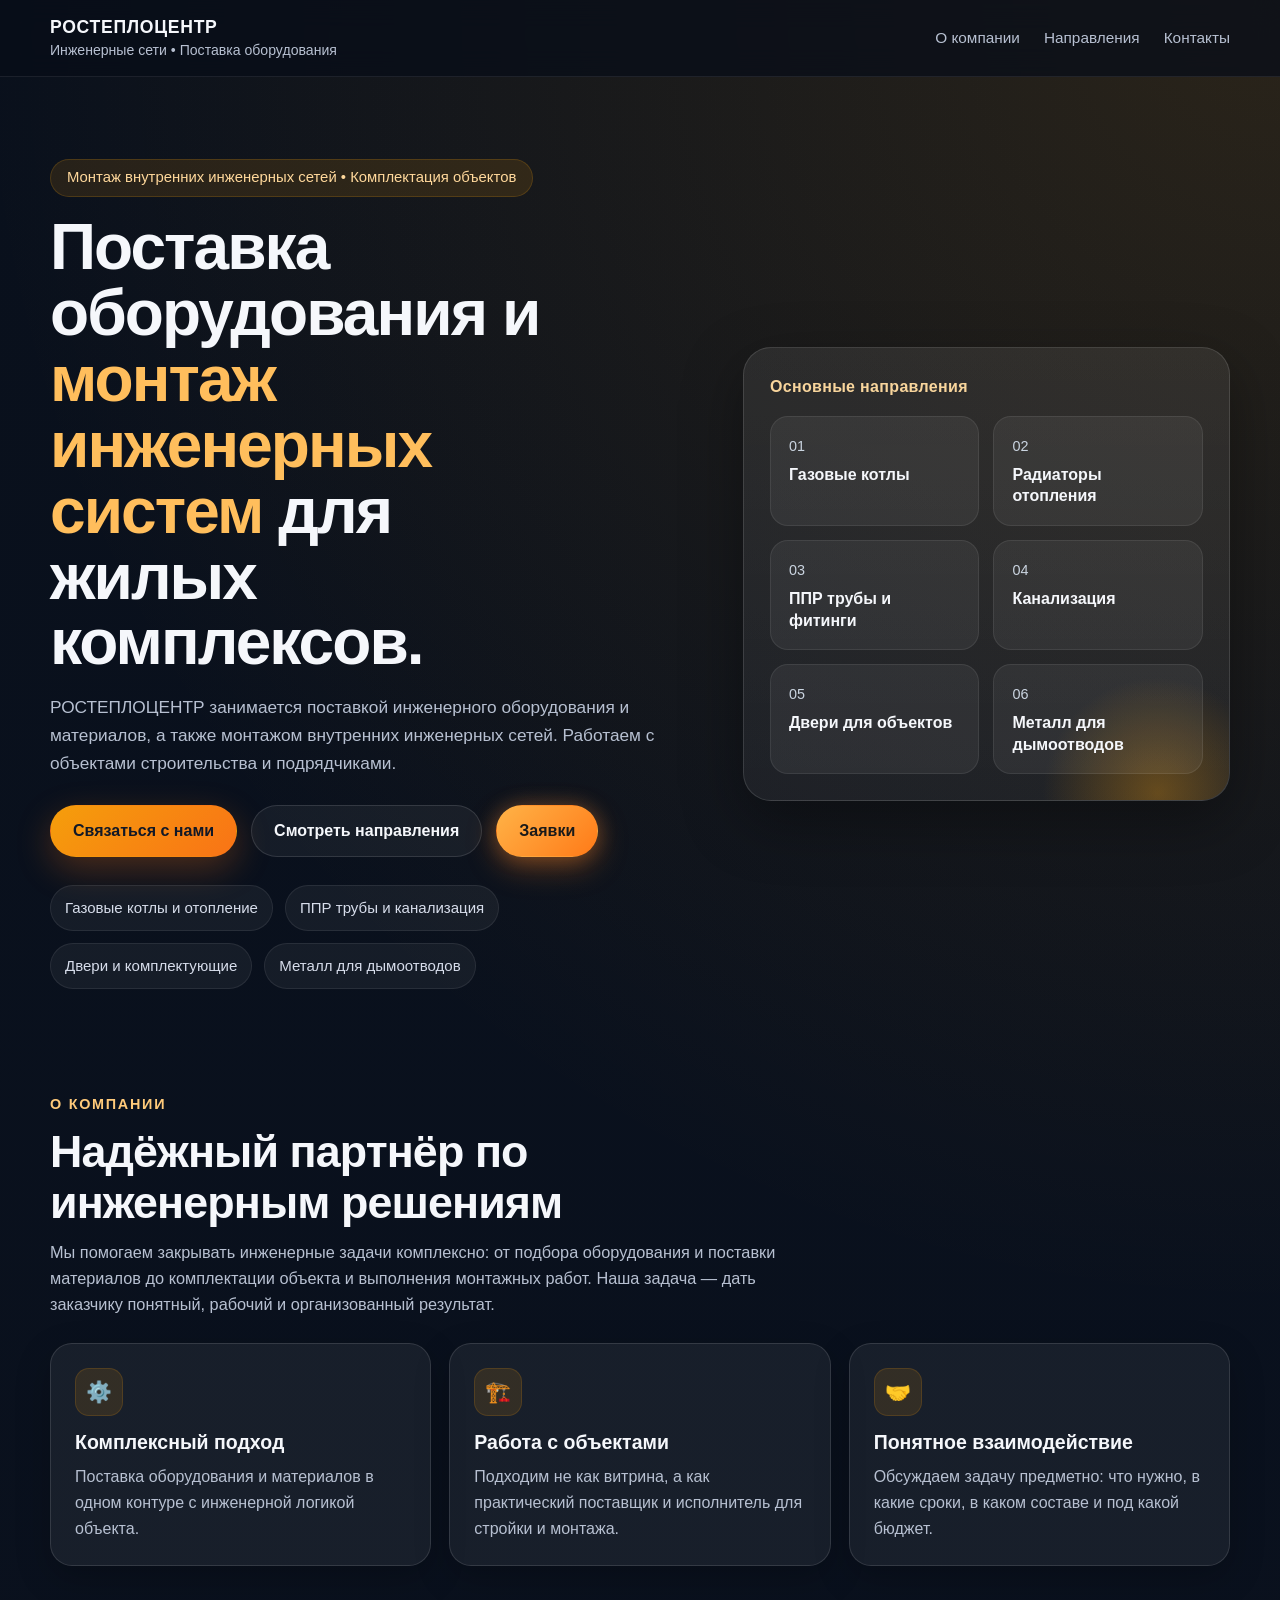
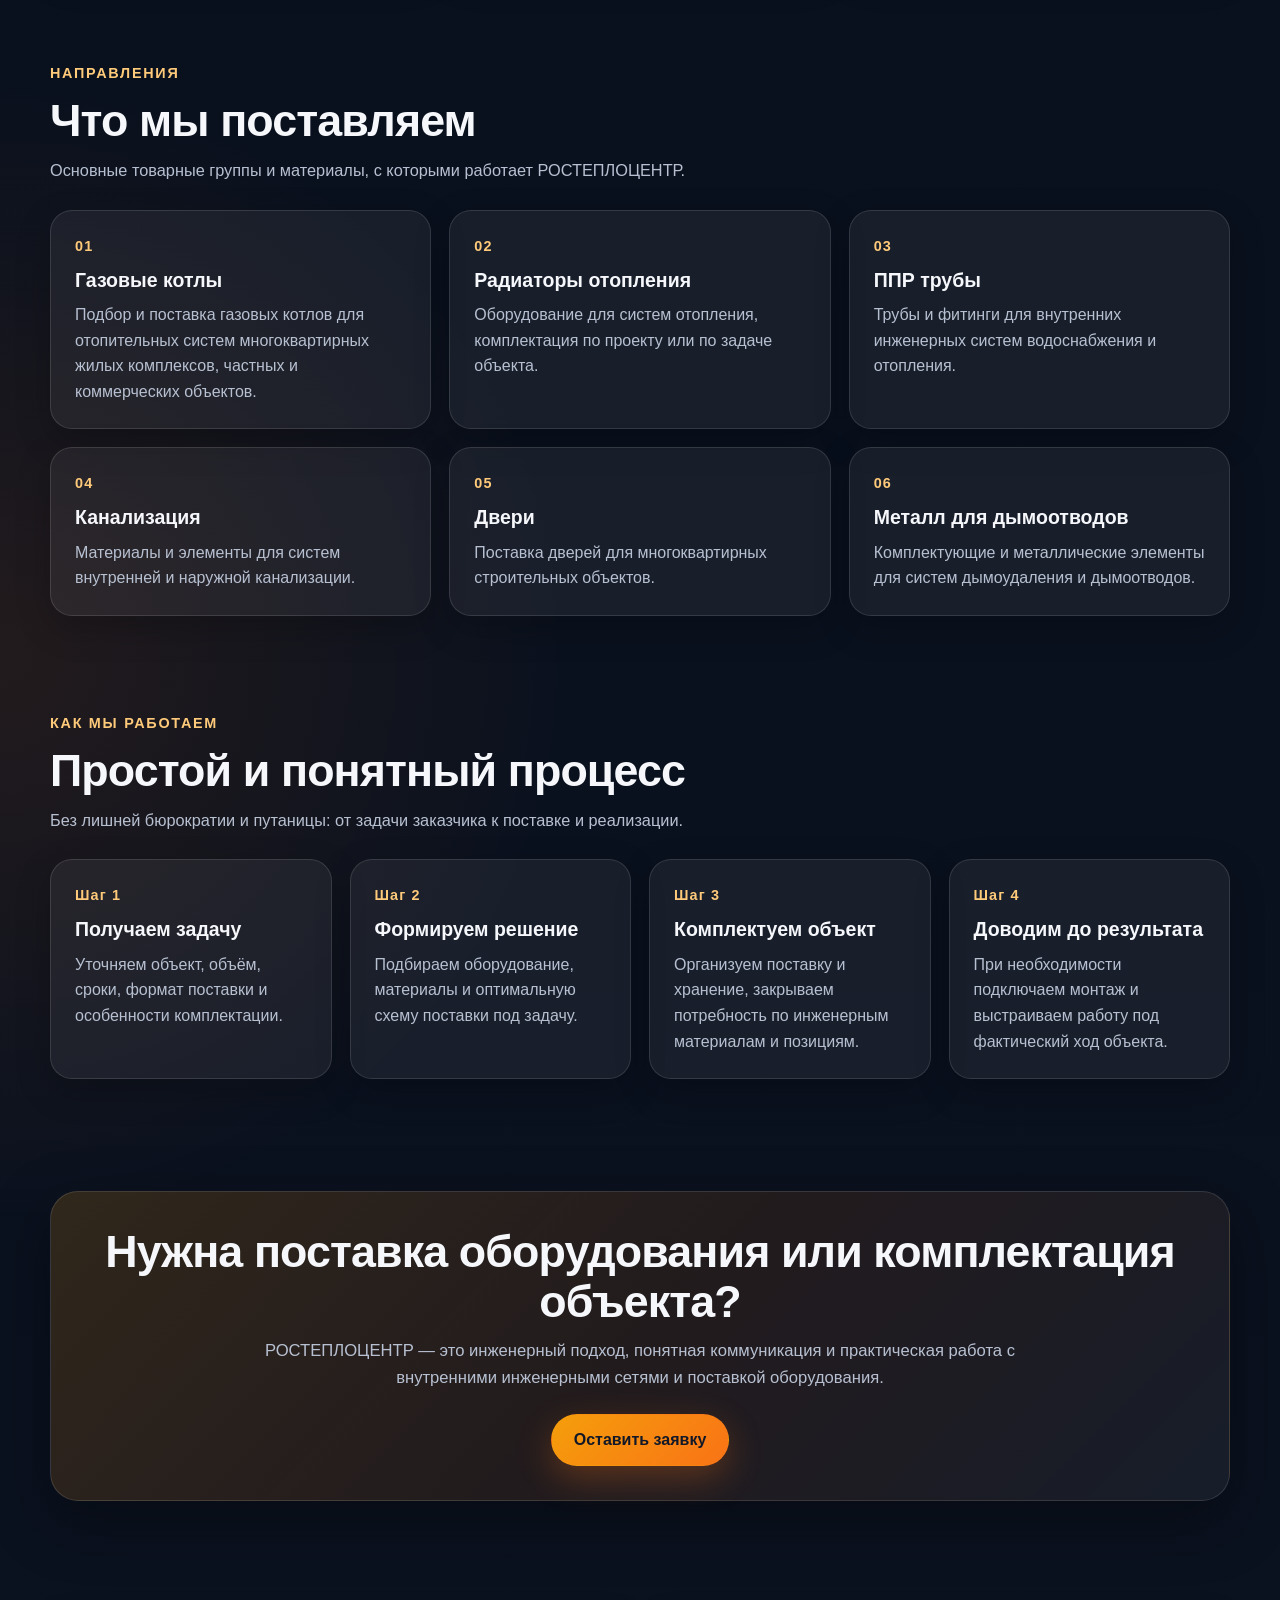
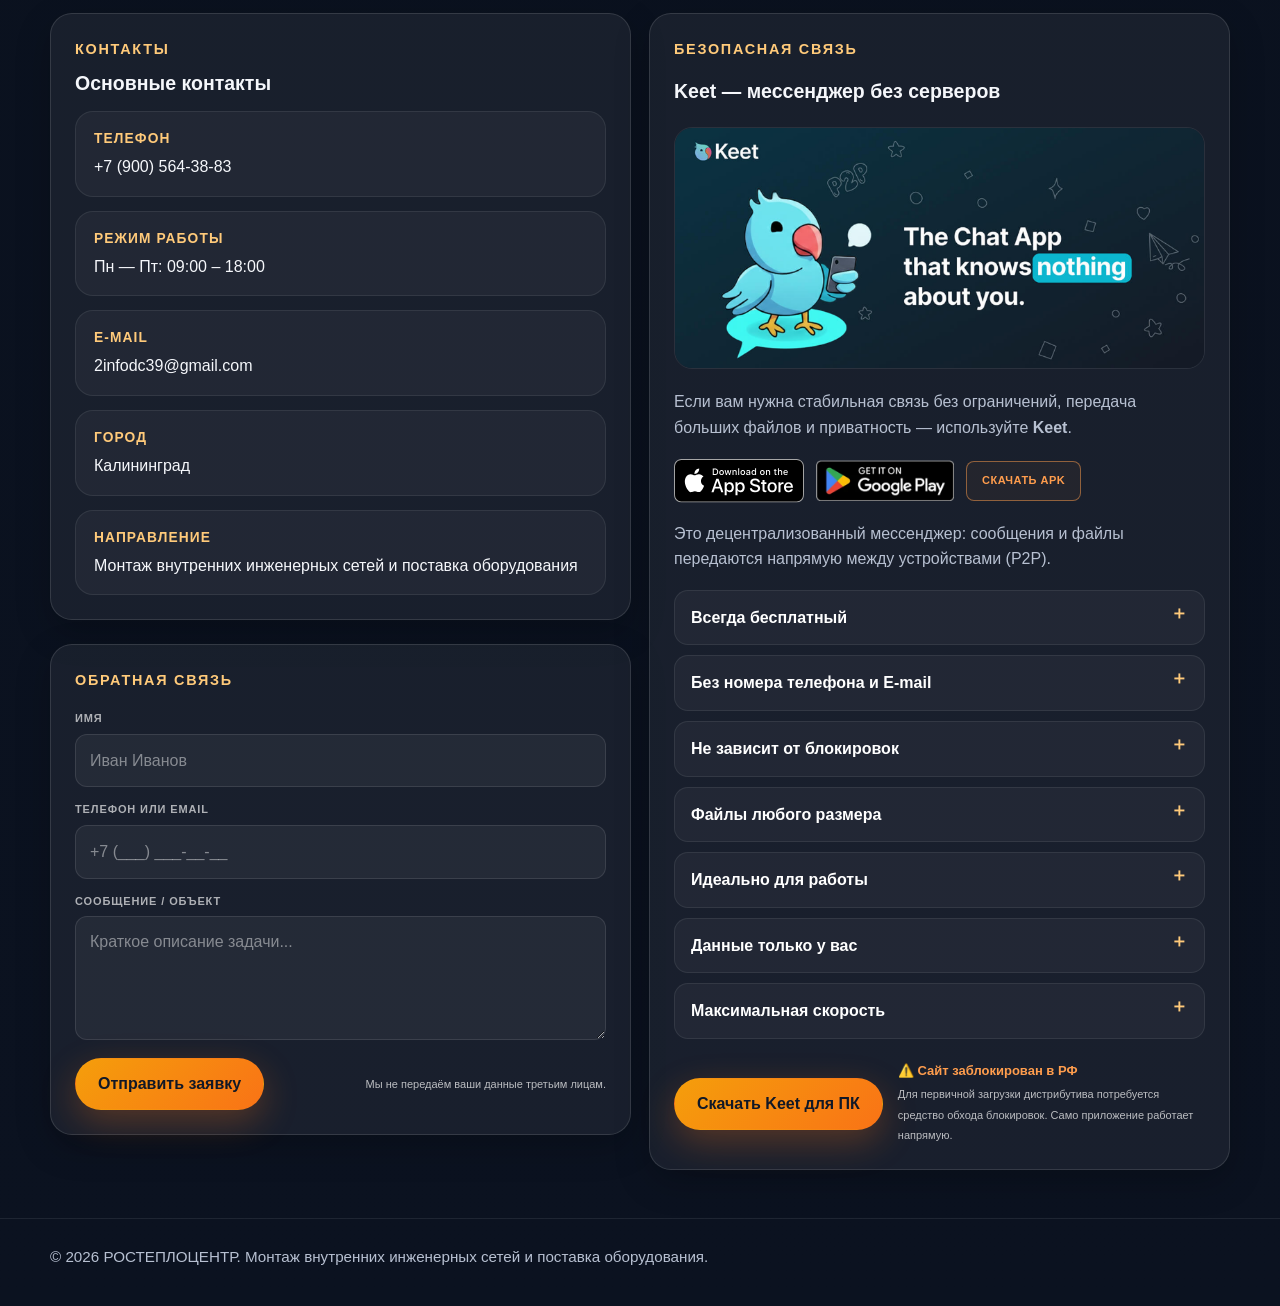
==== index.html @ 4d1c3a50 "Update General" ====
<!DOCTYPE html>
<html lang="ru">
<head>
  <meta charset="UTF-8" />
  <meta name="viewport" content="width=device-width, initial-scale=1.0" />

  <title>РОСТЕПЛОЦЕНТР — монтаж внутренних инженерных сетей и поставка оборудования</title>
  <meta name="description" content="РОСТЕПЛОЦЕНТР — монтаж внутренних инженерных сетей и поставка оборудования: газовые котлы, радиаторы отопления, ППР трубы, канализация, двери, металл для дымоотводов." />

  <link rel="icon" href="favicon.ico" sizes="any">
  <link rel="apple-touch-icon" sizes="180x180" href="apple-touch-icon.png">
  <link rel="icon" type="image/png" sizes="32x32" href="favicon-32x32.png">
  <link rel="icon" type="image/png" sizes="16x16" href="favicon-16x16.png">
  <link rel="manifest" href="site.webmanifest">

  <meta property="og:type" content="website">
  <meta property="og:title" content="РОСТЕПЛОЦЕНТР — монтаж инженерных сетей">
  <meta property="og:description" content="Газовые котлы, радиаторы отопления, ППР трубы, канализация, двери, металл для дымоотводов.">
  <meta property="og:image" content="https://rosteplocentre.github.io/apple-touch-icon.png">

  <style>
    :root {
      --bg: #0b1220;
      --bg-soft: #111a2b;
      --card: rgba(255, 255, 255, 0.06);
      --card-strong: rgba(255, 255, 255, 0.08);
      --card-border: rgba(255, 255, 255, 0.12);
      --text: #f5f7fb;
      --muted: #b7c0d1;
      --accent: #f59e0b;
      --accent-2: #f97316;
      --accent-soft: rgba(245, 158, 11, 0.12);
      --line: rgba(255, 255, 255, 0.08);
      --shadow: 0 20px 60px rgba(0, 0, 0, 0.35);
      --shadow-soft: 0 12px 35px rgba(0, 0, 0, 0.22);
      --radius: 22px;
      --radius-sm: 16px;
      --radius-xs: 12px;
      --maxw: 1180px;
      --header-height: 76px;
    }

    * {
      box-sizing: border-box;
    }

    html {
      scroll-behavior: smooth;
    }

    body {
      margin: 0;
      font-family: -apple-system, BlinkMacSystemFont, "Segoe UI", Inter, Roboto, Arial, sans-serif;
      background:
        radial-gradient(circle at top right, rgba(245, 158, 11, 0.14), transparent 28%),
        radial-gradient(circle at left center, rgba(249, 115, 22, 0.10), transparent 22%),
        linear-gradient(180deg, #09101c 0%, #0b1220 100%);
      color: var(--text);
      line-height: 1.6;
      text-rendering: optimizeLegibility;
      -webkit-font-smoothing: antialiased;
    }

    img {
      max-width: 100%;
      height: auto;
      display: block;
    }

    a {
      color: inherit;
      text-decoration: none;
    }

    button,
    input,
    textarea {
      font: inherit;
    }

    .container {
      width: min(var(--maxw), calc(100% - 32px));
      margin: 0 auto;
    }

    .site-header {
      position: sticky;
      top: 0;
      z-index: 100;
      backdrop-filter: blur(14px);
      background: rgba(8, 13, 24, 0.72);
      border-bottom: 1px solid var(--line);
    }

    .site-header__inner {
      min-height: var(--header-height);
      display: flex;
      align-items: center;
      justify-content: space-between;
      gap: 20px;
    }

    .logo {
      display: flex;
      flex-direction: column;
      gap: 4px;
      min-width: 0;
    }

    .logo__title {
      font-size: 1.1rem;
      font-weight: 800;
      letter-spacing: 0.04em;
      line-height: 1.15;
    }

    .logo__subtitle {
      font-size: 0.88rem;
      color: var(--muted);
      line-height: 1.3;
    }

    .nav {
      display: flex;
      gap: 24px;
      align-items: center;
      flex-wrap: wrap;
    }

    .nav a {
      color: var(--muted);
      font-size: 0.96rem;
      transition: color 0.2s ease;
    }

    .nav a:hover {
      color: var(--text);
    }

    .btn {
      display: inline-flex;
      align-items: center;
      justify-content: center;
      min-height: 52px;
      padding: 0 22px;
      border-radius: 999px;
      font-weight: 700;
      border: 1px solid transparent;
      cursor: pointer;
      transition: transform 0.2s ease, filter 0.2s ease, background 0.2s ease, box-shadow 0.2s ease;
      text-align: center;
      white-space: nowrap;
    }

    .btn:hover {
      transform: translateY(-1px);
    }

    .btn:active {
      transform: translateY(0);
    }

    .btn--primary {
      background: linear-gradient(135deg, var(--accent), var(--accent-2));
      color: #111827;
      box-shadow: 0 12px 35px rgba(249, 115, 22, 0.28);
    }

    .btn--primary:hover {
      filter: brightness(1.04);
    }

    .btn--ghost {
      background: rgba(255, 255, 255, 0.05);
      color: var(--text);
      border-color: rgba(255, 255, 255, 0.12);
    }

    .btn--ghost:hover {
      background: rgba(255, 255, 255, 0.08);
    }

    .btn--cta {
      background: linear-gradient(135deg, #ffb347, #ff7a18);
      color: #1a1a1a;
      box-shadow:
        0 10px 30px rgba(255, 122, 24, 0.35),
        0 0 20px rgba(255, 160, 80, 0.25);
    }

    .btn--cta:hover {
      box-shadow:
        0 14px 40px rgba(255, 122, 24, 0.5),
        0 0 30px rgba(255, 160, 80, 0.35);
    }

    .hero {
      padding: 82px 0 56px;
    }

    .hero__grid {
      display: grid;
      grid-template-columns: minmax(0, 1.15fr) minmax(320px, 0.85fr);
      gap: 34px;
      align-items: center;
    }

    .badge {
      display: inline-flex;
      align-items: center;
      gap: 10px;
      min-height: 38px;
      padding: 0 16px;
      border-radius: 999px;
      background: rgba(245, 158, 11, 0.12);
      border: 1px solid rgba(245, 158, 11, 0.18);
      color: #ffd89b;
      font-size: 0.93rem;
      margin-bottom: 18px;
    }

    h1 {
      margin: 0 0 18px;
      font-size: clamp(2.25rem, 5vw, 4.6rem);
      line-height: 1.03;
      letter-spacing: -0.03em;
      max-width: 14ch;
    }

    .hero__accent {
      color: #ffbe5c;
    }

    .lead {
      max-width: 760px;
      margin: 0 0 28px;
      color: var(--muted);
      font-size: 1.08rem;
    }

    .hero__actions {
      display: flex;
      flex-wrap: wrap;
      gap: 14px;
      margin-bottom: 28px;
    }

    .hero__facts {
      display: flex;
      flex-wrap: wrap;
      gap: 12px;
      padding: 0;
      margin: 0;
      list-style: none;
    }

    .hero__facts li {
      padding: 10px 14px;
      border-radius: 999px;
      background: rgba(255, 255, 255, 0.05);
      border: 1px solid rgba(255, 255, 255, 0.08);
      color: #d7ddeb;
      font-size: 0.94rem;
    }

    .hero-card {
      position: relative;
      padding: 26px;
      border-radius: 28px;
      background: linear-gradient(180deg, rgba(255,255,255,0.08), rgba(255,255,255,0.05));
      border: 1px solid rgba(255,255,255,0.12);
      box-shadow: var(--shadow);
      overflow: hidden;
    }

    .hero-card::before {
      content: "";
      position: absolute;
      inset: auto -10% -25% auto;
      width: 240px;
      height: 240px;
      background: radial-gradient(circle, rgba(245, 158, 11, 0.32), transparent 68%);
      pointer-events: none;
    }

    .hero-card__title {
      font-size: 1rem;
      color: #f8d59c;
      margin-bottom: 16px;
      font-weight: 700;
      letter-spacing: 0.02em;
      position: relative;
      z-index: 1;
    }

    .hero-card__grid {
      display: grid;
      grid-template-columns: 1fr 1fr;
      gap: 14px;
      position: relative;
      z-index: 1;
    }

    .mini-card {
      padding: 18px;
      border-radius: 18px;
      background: rgba(255, 255, 255, 0.06);
      border: 1px solid rgba(255, 255, 255, 0.08);
      min-height: 100%;
    }

    .mini-card span {
      display: block;
      color: #cbd5e1;
      font-size: 0.9rem;
      margin-bottom: 6px;
    }

    .mini-card strong {
      display: block;
      font-size: 1rem;
      line-height: 1.35;
    }

    section {
      padding: 48px 0;
      scroll-margin-top: 96px;
    }

    .section-head {
      max-width: 760px;
      margin-bottom: 26px;
    }

    .kicker {
      color: #ffca7a;
      font-size: 0.9rem;
      text-transform: uppercase;
      letter-spacing: 0.12em;
      margin-bottom: 10px;
      font-weight: 700;
    }

    h2 {
      margin: 0 0 12px;
      font-size: clamp(1.8rem, 3.5vw, 3rem);
      line-height: 1.12;
      letter-spacing: -0.02em;
    }

    h3 {
      line-height: 1.25;
    }

    .section-head p {
      margin: 0;
      color: var(--muted);
      font-size: 1.02rem;
    }

    .services,
    .advantages,
    .steps,
    .contacts-grid {
      display: grid;
      gap: 18px;
    }

    .services,
    .advantages {
      grid-template-columns: repeat(3, minmax(0, 1fr));
    }

    .steps {
      grid-template-columns: repeat(4, minmax(0, 1fr));
    }

    .contacts-grid {
      grid-template-columns: minmax(0, 1fr) minmax(0, 1fr);
      align-items: start;
    }

    .stack {
      display: flex;
      flex-direction: column;
      gap: 24px;
    }

    .card {
      background: var(--card);
      border: 1px solid var(--card-border);
      border-radius: var(--radius);
      padding: 24px;
      box-shadow: var(--shadow-soft);
      min-width: 0;
    }

    .service__num,
    .step__num {
      color: #ffca7a;
      font-size: 0.9rem;
      font-weight: 800;
      letter-spacing: 0.08em;
      margin-bottom: 10px;
    }

    .card h3 {
      margin: 0 0 10px;
      font-size: 1.22rem;
    }

    .card p {
      margin: 0;
      color: var(--muted);
    }

    .advantage__icon {
      width: 48px;
      height: 48px;
      border-radius: 14px;
      display: grid;
      place-items: center;
      margin-bottom: 14px;
      font-size: 1.3rem;
      background: rgba(245, 158, 11, 0.12);
      border: 1px solid rgba(245, 158, 11, 0.16);
    }

    .cta {
      padding: 64px 0;
    }

    .cta__box {
      padding: 34px;
      border-radius: 28px;
      background: linear-gradient(135deg, rgba(245, 158, 11, 0.16), rgba(249, 115, 22, 0.10), rgba(255,255,255,0.05));
      border: 1px solid rgba(255,255,255,0.12);
      box-shadow: var(--shadow);
      text-align: center;
    }

    .cta__box p {
      max-width: 760px;
      margin: 0 auto 22px;
      color: var(--muted);
      font-size: 1.04rem;
    }

    .contact-list {
      display: grid;
      gap: 14px;
      margin-top: 16px;
    }

    .contact-item {
      padding: 16px 18px;
      border-radius: 18px;
      background: rgba(255, 255, 255, 0.04);
      border: 1px solid rgba(255, 255, 255, 0.08);
    }

    .contact-item__label {
      color: #ffca7a;
      font-size: 0.86rem;
      margin-bottom: 4px;
      text-transform: uppercase;
      letter-spacing: 0.08em;
      font-weight: 700;
    }

    .contact-item__value {
      color: var(--text);
      font-size: 1rem;
      word-break: break-word;
    }

    .contact-item__value a:hover {
      color: #ffd08a;
    }

    .contact-form-card,
    .keet-card {
      display: flex;
      flex-direction: column;
      gap: 18px;
    }

    .contact-form-card .kicker,
    .keet-card .kicker,
    .contact-form-card h3,
    .keet-card h3 {
      margin: 0;
    }

    .contact-form-card form {
      display: flex;
      flex-direction: column;
      gap: 14px;
    }

    .contact-form-card label {
      display: block;
      font-size: 11px;
      text-transform: uppercase;
      letter-spacing: 0.08em;
      color: rgba(255,255,255,0.65);
      margin-bottom: 6px;
      font-weight: 700;
    }

    .contact-form-card input,
    .contact-form-card textarea {
      width: 100%;
      display: block;
      padding: 13px 14px;
      border-radius: 12px;
      border: 1px solid rgba(255,255,255,0.1);
      background: rgba(255,255,255,0.05);
      color: #fff;
      outline: none;
      transition: border-color 0.2s ease, box-shadow 0.2s ease, background 0.2s ease;
    }

    .contact-form-card input::placeholder,
    .contact-form-card textarea::placeholder {
      color: rgba(255,255,255,0.45);
    }

    .contact-form-card textarea {
      min-height: 120px;
      resize: vertical;
      line-height: 1.5;
    }

    .contact-form-card input:focus,
    .contact-form-card textarea:focus {
      border-color: rgba(255, 157, 77, 0.6);
      box-shadow: 0 0 0 2px rgba(255, 157, 77, 0.15);
      background: rgba(255,255,255,0.065);
    }

    .form-actions {
      display: flex;
      align-items: center;
      justify-content: space-between;
      gap: 14px;
      flex-wrap: wrap;
      margin-top: 4px;
    }

    .form-actions .btn {
      flex: 0 0 auto;
      width: auto;
    }

    .form-note {
      font-size: 11px;
      color: rgba(255,255,255,0.7);
      max-width: 280px;
      line-height: 1.4;
    }

    #form-thanks {
      display: none;
      text-align: center;
      padding: 30px 0;
    }

    #form-thanks h4 {
      margin: 0 0 10px;
      color: #ff9d4d;
    }

    #form-thanks p {
      margin: 0;
      font-size: 13px;
      opacity: 0.75;
    }

    .keet-card__image {
      width: 100%;
      border-radius: 18px;
      margin: 6px 0 2px;
      border: 1px solid rgba(255,255,255,0.08);
      overflow: hidden;
    }

    .keet-card p {
      color: var(--muted);
    }

    .keet-store-badges {
      display: flex;
      align-items: center;
      gap: 12px;
      flex-wrap: wrap;
    }

    .keet-store-badges a {
      display: inline-flex;
      align-items: center;
    }

    .download-apk {
      display: inline-flex;
      align-items: center;
      justify-content: center;
      height: 40px;
      padding: 0 15px;
      font-size: 11px;
      font-weight: 700;
      color: #ff9d4d;
      text-transform: uppercase;
      letter-spacing: 0.5px;
      border: 1px solid rgba(255,157,77,0.5);
      border-radius: 8px;
      background: rgba(255,157,77,0.05);
      transition: all 0.2s ease;
    }

    .download-apk:hover {
      background: rgba(255,157,77,0.1);
      border-color: rgba(255,157,77,0.72);
    }

    .keet-features {
      display: flex;
      flex-direction: column;
      gap: 10px;
    }

    .keet-features details {
      background: rgba(255,255,255,0.04);
      border: 1px solid rgba(255,255,255,0.08);
      border-radius: 14px;
      padding: 14px 16px;
      cursor: pointer;
      transition: background 0.2s ease, border-color 0.2s ease;
    }

    .keet-features details:hover {
      background: rgba(255,255,255,0.06);
    }

    .keet-features summary {
      font-weight: 600;
      color: #fff;
      list-style: none;
      position: relative;
      padding-right: 26px;
    }

    .keet-features summary::-webkit-details-marker {
      display: none;
    }

    .keet-features summary::after {
      content: "＋";
      position: absolute;
      right: 0;
      top: 0;
      color: #ffca7a;
      font-size: 1.1rem;
      line-height: 1;
    }

    .keet-features details[open] summary::after {
      content: "−";
    }

    .keet-features p {
      margin-top: 10px;
      color: var(--muted);
      font-size: 0.95rem;
    }

    .secure-contact__actions {
      margin-top: 6px;
    }

    .action-wrapper {
      display: flex;
      align-items: center;
      gap: 15px;
      flex-wrap: wrap;
    }

    .blocking-notice {
      max-width: 300px;
      line-height: 1.3;
    }

    .blocking-notice strong {
      display: block;
      margin-bottom: 3px;
      color: #ff9d4d;
      font-size: 13px;
    }

    .blocking-notice span {
      color: rgba(255,255,255,0.7);
      font-size: 11px;
    }

    .footer {
      padding: 26px 0 36px;
      border-top: 1px solid var(--line);
      color: var(--muted);
      font-size: 0.95rem;
    }

    @media (max-width: 1100px) {
      .hero__grid {
        grid-template-columns: 1fr;
      }

      .services,
      .advantages {
        grid-template-columns: repeat(2, minmax(0, 1fr));
      }

      .steps {
        grid-template-columns: repeat(2, minmax(0, 1fr));
      }

      .contacts-grid {
        grid-template-columns: 1fr;
      }
    }

    @media (max-width: 760px) {
      :root {
        --header-height: 68px;
        --radius: 18px;
      }

      .container {
        width: min(var(--maxw), calc(100% - 20px));
      }

      .site-header__inner {
        min-height: var(--header-height);
      }

      .nav {
        display: none;
      }

      .hero {
        padding: 54px 0 36px;
      }

      h1 {
        max-width: none;
        font-size: clamp(2rem, 10vw, 3rem);
      }

      .lead {
        font-size: 1rem;
      }

      .hero__actions {
        flex-direction: column;
      }

      .hero__actions .btn {
        width: 100%;
      }

      .hero-card {
        padding: 20px;
      }

      .hero-card__grid,
      .services,
      .advantages,
      .steps {
        grid-template-columns: 1fr;
      }

      section {
        padding: 38px 0;
      }

      .card,
      .cta__box {
        padding: 20px;
      }

      .badge {
        font-size: 0.86rem;
        line-height: 1.35;
        min-height: auto;
        padding: 10px 14px;
      }

      .hero__facts li {
        width: 100%;
        border-radius: 16px;
      }

      .form-actions {
        flex-direction: column;
        align-items: stretch;
      }

      .form-actions .btn {
        width: 100%;
      }

      .form-note,
      .blocking-notice {
        max-width: none;
      }

      .action-wrapper {
        flex-direction: column;
        align-items: stretch;
      }

      .action-wrapper .btn {
        width: 100%;
      }

      .keet-store-badges {
        gap: 10px;
      }
    }

    @media (max-width: 420px) {
      .logo__title {
        font-size: 1rem;
      }

      .logo__subtitle {
        font-size: 0.8rem;
      }

      .btn {
        min-height: 50px;
        padding: 0 18px;
      }

      .contact-item {
        padding: 14px 16px;
      }
    }
  </style>
</head>
<body>

  <header class="site-header">
    <div class="container site-header__inner">
      <div class="logo">
        <div class="logo__title">РОСТЕПЛОЦЕНТР</div>
        <div class="logo__subtitle">Инженерные сети • Поставка оборудования</div>
      </div>

      <nav class="nav">
        <a href="#about">О компании</a>
        <a href="#services">Направления</a>
        <a href="#contacts">Контакты</a>
      </nav>
    </div>
  </header>

  <main>
    <section class="hero">
      <div class="container hero__grid">
        <div>
          <div class="badge">Монтаж внутренних инженерных сетей • Комплектация объектов</div>

          <h1>
            Поставка оборудования и
            <span class="hero__accent">монтаж инженерных систем</span>
            для жилых комплексов.
          </h1>

          <p class="lead">
            РОСТЕПЛОЦЕНТР занимается поставкой инженерного оборудования и материалов,
            а также монтажом внутренних инженерных сетей. Работаем с объектами строительства и подрядчиками.
          </p>

          <div class="hero__actions">
            <a class="btn btn--primary" href="#contacts">Связаться с нами</a>
            <a class="btn btn--ghost" href="#services">Смотреть направления</a>
            <a class="btn btn--primary btn--cta" href="installers.html">Заявки</a>
          </div>

          <ul class="hero__facts">
            <li>Газовые котлы и отопление</li>
            <li>ППР трубы и канализация</li>
            <li>Двери и комплектующие</li>
            <li>Металл для дымоотводов</li>
          </ul>
        </div>

        <div class="hero-card">
          <div class="hero-card__title">Основные направления</div>
          <div class="hero-card__grid">
            <div class="mini-card">
              <span>01</span>
              <strong>Газовые котлы</strong>
            </div>
            <div class="mini-card">
              <span>02</span>
              <strong>Радиаторы отопления</strong>
            </div>
            <div class="mini-card">
              <span>03</span>
              <strong>ППР трубы и фитинги</strong>
            </div>
            <div class="mini-card">
              <span>04</span>
              <strong>Канализация</strong>
            </div>
            <div class="mini-card">
              <span>05</span>
              <strong>Двери для объектов</strong>
            </div>
            <div class="mini-card">
              <span>06</span>
              <strong>Металл для дымоотводов</strong>
            </div>
          </div>
        </div>
      </div>
    </section>

    <section id="about">
      <div class="container">
        <div class="section-head">
          <div class="kicker">О компании</div>
          <h2>Надёжный партнёр по инженерным решениям</h2>
          <p>
            Мы помогаем закрывать инженерные задачи комплексно: от подбора оборудования
            и поставки материалов до комплектации объекта и выполнения монтажных работ.
            Наша задача — дать заказчику понятный, рабочий и организованный результат.
          </p>
        </div>

        <div class="advantages">
          <div class="card">
            <div class="advantage__icon">⚙️</div>
            <h3>Комплексный подход</h3>
            <p>
              Поставка оборудования и материалов в одном контуре с инженерной логикой объекта.
            </p>
          </div>

          <div class="card">
            <div class="advantage__icon">🏗️</div>
            <h3>Работа с объектами</h3>
            <p>
              Подходим не как витрина, а как практический поставщик и исполнитель для стройки и монтажа.
            </p>
          </div>

          <div class="card">
            <div class="advantage__icon">🤝</div>
            <h3>Понятное взаимодействие</h3>
            <p>
              Обсуждаем задачу предметно: что нужно, в какие сроки, в каком составе и под какой бюджет.
            </p>
          </div>
        </div>
      </div>
    </section>

    <section id="services">
      <div class="container">
        <div class="section-head">
          <div class="kicker">Направления</div>
          <h2>Что мы поставляем</h2>
          <p>
            Основные товарные группы и материалы, с которыми работает РОСТЕПЛОЦЕНТР.
          </p>
        </div>

        <div class="services">
          <div class="card">
            <div class="service__num">01</div>
            <h3>Газовые котлы</h3>
            <p>
              Подбор и поставка газовых котлов для отопительных систем многоквартирных жилых комплексов, частных и коммерческих объектов.
            </p>
          </div>

          <div class="card">
            <div class="service__num">02</div>
            <h3>Радиаторы отопления</h3>
            <p>
              Оборудование для систем отопления, комплектация по проекту или по задаче объекта.
            </p>
          </div>

          <div class="card">
            <div class="service__num">03</div>
            <h3>ППР трубы</h3>
            <p>
              Трубы и фитинги для внутренних инженерных систем водоснабжения и отопления.
            </p>
          </div>

          <div class="card">
            <div class="service__num">04</div>
            <h3>Канализация</h3>
            <p>
              Материалы и элементы для систем внутренней и наружной канализации.
            </p>
          </div>

          <div class="card">
            <div class="service__num">05</div>
            <h3>Двери</h3>
            <p>
              Поставка дверей для многоквартирных строительных объектов.
            </p>
          </div>

          <div class="card">
            <div class="service__num">06</div>
            <h3>Металл для дымоотводов</h3>
            <p>
              Комплектующие и металлические элементы для систем дымоудаления и дымоотводов.
            </p>
          </div>
        </div>
      </div>
    </section>

    <section>
      <div class="container">
        <div class="section-head">
          <div class="kicker">Как мы работаем</div>
          <h2>Простой и понятный процесс</h2>
          <p>
            Без лишней бюрократии и путаницы: от задачи заказчика к поставке и реализации.
          </p>
        </div>

        <div class="steps">
          <div class="card">
            <div class="step__num">Шаг 1</div>
            <h3>Получаем задачу</h3>
            <p>Уточняем объект, объём, сроки, формат поставки и особенности комплектации.</p>
          </div>

          <div class="card">
            <div class="step__num">Шаг 2</div>
            <h3>Формируем решение</h3>
            <p>Подбираем оборудование, материалы и оптимальную схему поставки под задачу.</p>
          </div>

          <div class="card">
            <div class="step__num">Шаг 3</div>
            <h3>Комплектуем объект</h3>
            <p>Организуем поставку и хранение, закрываем потребность по инженерным материалам и позициям.</p>
          </div>

          <div class="card">
            <div class="step__num">Шаг 4</div>
            <h3>Доводим до результата</h3>
            <p>При необходимости подключаем монтаж и выстраиваем работу под фактический ход объекта.</p>
          </div>
        </div>
      </div>
    </section>

    <section class="cta">
      <div class="container">
        <div class="cta__box">
          <h2>Нужна поставка оборудования или комплектация объекта?</h2>
          <p>
            РОСТЕПЛОЦЕНТР — это инженерный подход, понятная коммуникация и практическая работа
            с внутренними инженерными сетями и поставкой оборудования.
          </p>
          <a class="btn btn--primary" href="#contact-form">Оставить заявку</a>
        </div>
      </div>
    </section>

    <section id="contacts">
      <div class="container">
        <div class="contacts-grid">
          <div class="stack">
            <div class="card">
              <div class="kicker">Контакты</div>
              <h3>Основные контакты</h3>

              <div class="contact-list">
                <div class="contact-item">
                  <div class="contact-item__label">Телефон</div>
                  <div class="contact-item__value">
                    <a href="tel:+79005643883">+7 (900) 564-38-83</a>
                  </div>
                </div>

                <div class="contact-item">
                  <div class="contact-item__label">Режим работы</div>
                  <div class="contact-item__value">Пн — Пт: 09:00 – 18:00</div>
                </div>

                <div class="contact-item">
                  <div class="contact-item__label">E-mail</div>
                  <div class="contact-item__value">
                    <a href="mailto:2infodc39@gmail.com">2infodc39@gmail.com</a>
                  </div>
                </div>

                <div class="contact-item">
                  <div class="contact-item__label">Город</div>
                  <div class="contact-item__value">Калининград</div>
                </div>

                <div class="contact-item">
                  <div class="contact-item__label">Направление</div>
                  <div class="contact-item__value">
                    Монтаж внутренних инженерных сетей и поставка оборудования
                  </div>
                </div>
              </div>
            </div>

            <div class="card contact-form-card">
              <div class="kicker">Обратная связь</div>

              <form id="contact-form" action="https://formspree.io/f/mlgodned" method="POST">
                <div>
                  <label for="name">Имя</label>
                  <input id="name" type="text" name="name" placeholder="Иван Иванов" required>
                </div>

                <div>
                  <label for="contact">Телефон или Email</label>
                  <input id="contact" type="text" name="contact" placeholder="+7 (___) ___-__-__" required>
                </div>

                <div>
                  <label for="message">Сообщение / Объект</label>
                  <textarea id="message" name="message" rows="4" placeholder="Краткое описание задачи..." required></textarea>
                </div>

                <div class="form-actions">
                  <button type="submit" class="btn btn--primary">
                    Отправить заявку
                  </button>

                  <div class="form-note">
                    Мы не передаём ваши данные третьим лицам.
                  </div>
                </div>
              </form>

              <div id="form-thanks">
                <div style="font-size: 40px; margin-bottom: 10px;">✉️</div>
                <h4>Заявка принята!</h4>
                <p>Мы свяжемся с вами в ближайшее время для уточнения деталей.</p>
              </div>
            </div>
          </div>

          <div class="card keet-card">
            <div class="kicker">Безопасная связь</div>
            <h3>Keet — мессенджер без серверов</h3>

            <a href="https://keet.io/" target="_blank" rel="noopener">
              <img src="images/keet-banner.png" alt="Keet Messenger" class="keet-card__image" />
            </a>

            <p>
              Если вам нужна стабильная связь без ограничений, передача больших файлов и приватность —
              используйте <strong>Keet</strong>.
            </p>

            <div class="keet-store-badges">
              <a href="https://apps.apple.com/us/app/keet-by-holepunch/id6443880549" target="_blank" rel="noopener">
                <img src="/images/download_appstore.svg" width="130" height="40" alt="Download on App Store">
              </a>

              <a href="https://play.google.com/store/apps/details?id=io.keet.app" target="_blank" rel="noopener">
                <img src="/images/download_play.webp" width="138" height="40" alt="Get it on Google Play">
              </a>

              <a href="https://github.com/holepunchto/keet-mobile-releases/releases" target="_blank" rel="noopener" class="download-apk">
                Скачать APK
              </a>
            </div>

            <p>
              Это децентрализованный мессенджер: сообщения и файлы передаются напрямую между устройствами (P2P).
            </p>

            <div class="keet-features">
              <details>
                <summary>Всегда бесплатный</summary>
                <p>Keet — это open-source проект на базе Holepunch. Нет серверов и нет затрат на инфраструктуру. Поэтому здесь отсутствует реклама или платные лимиты.</p>
              </details>

              <details>
                <summary>Без номера телефона и E-mail</summary>
                <p>Регистрация происходит через создание уникального криптографического ключа. Не нужен ни телефон, ни email, это полностью защищает от спама и утечек личных данных.</p>
              </details>

              <details>
                <summary>Не зависит от блокировок</summary>
                <p>В Keet нет центральных серверов — устройства соединяются напрямую (P2P). Даже если глобальные сервисы станут недоступны, прямое соединение между пользователями остаётся активным.</p>
              </details>

              <details>
                <summary>Файлы любого размера</summary>
                <p>В отличие от Telegram и WhatsApp, здесь нет ограничений на объем. Можно отправить архив на 5 ГБ и более без сжатия напрямую с вашего устройства.</p>
              </details>

              <details>
                <summary>Идеально для работы</summary>
                <p>Чертежи, 4K-видео, массивные архивы, всё передаётся без искажений. Поддержка Keet стриминга позволяет смотреть видео сразу.</p>
              </details>

              <details>
                <summary>Данные только у вас</summary>
                <p>Ваши сообщения и файлы не хранятся в «облаке». Они существуют только на ваших устройствах. Нет посредников.</p>
              </details>

              <details>
                <summary>Максимальная скорость</summary>
                <p>Отсутствие промежуточных серверов убирает лишние задержки. Скорость передачи ограничена только возможностями вашего канала.</p>
              </details>
            </div>

            <div class="secure-contact__actions">
              <div class="action-wrapper">
                <a href="https://keet.io/download/" target="_blank" rel="noopener" class="btn btn--primary">
                  Скачать Keet для ПК
                </a>

                <div class="blocking-notice">
                  <strong>⚠️ Сайт заблокирован в РФ</strong>
                  <span>Для первичной загрузки дистрибутива потребуется средство обхода блокировок. Само приложение работает напрямую.</span>
                </div>
              </div>
            </div>
          </div>
        </div>
      </div>
    </section>
  </main>

  <footer class="footer">
    <div class="container">
      © 2026 РОСТЕПЛОЦЕНТР. Монтаж внутренних инженерных сетей и поставка оборудования.
    </div>
  </footer>

  <script>
    const contactForm = document.getElementById('contact-form');
    const formThanks = document.getElementById('form-thanks');

    if (contactForm && formThanks) {
      contactForm.addEventListener('submit', async function (e) {
        e.preventDefault();

        const submitButton = contactForm.querySelector('button[type="submit"]');
        const originalButtonText = submitButton ? submitButton.textContent : '';

        if (submitButton) {
          submitButton.disabled = true;
          submitButton.textContent = 'Отправка...';
        }

        const formData = new FormData(contactForm);

        try {
          const response = await fetch(contactForm.action, {
            method: 'POST',
            body: formData,
            headers: {
              'Accept': 'application/json'
            }
          });

          if (response.ok) {
            contactForm.style.display = 'none';
            formThanks.style.display = 'block';
            contactForm.reset();
          } else {
            alert('Не удалось отправить заявку. Попробуйте ещё раз.');
            if (submitButton) {
              submitButton.disabled = false;
              submitButton.textContent = originalButtonText;
            }
          }
        } catch (error) {
          alert('Ошибка соединения. Попробуйте ещё раз.');
          if (submitButton) {
            submitButton.disabled = false;
            submitButton.textContent = originalButtonText;
          }
        }
      });
    }
  </script>
</body>
</html>
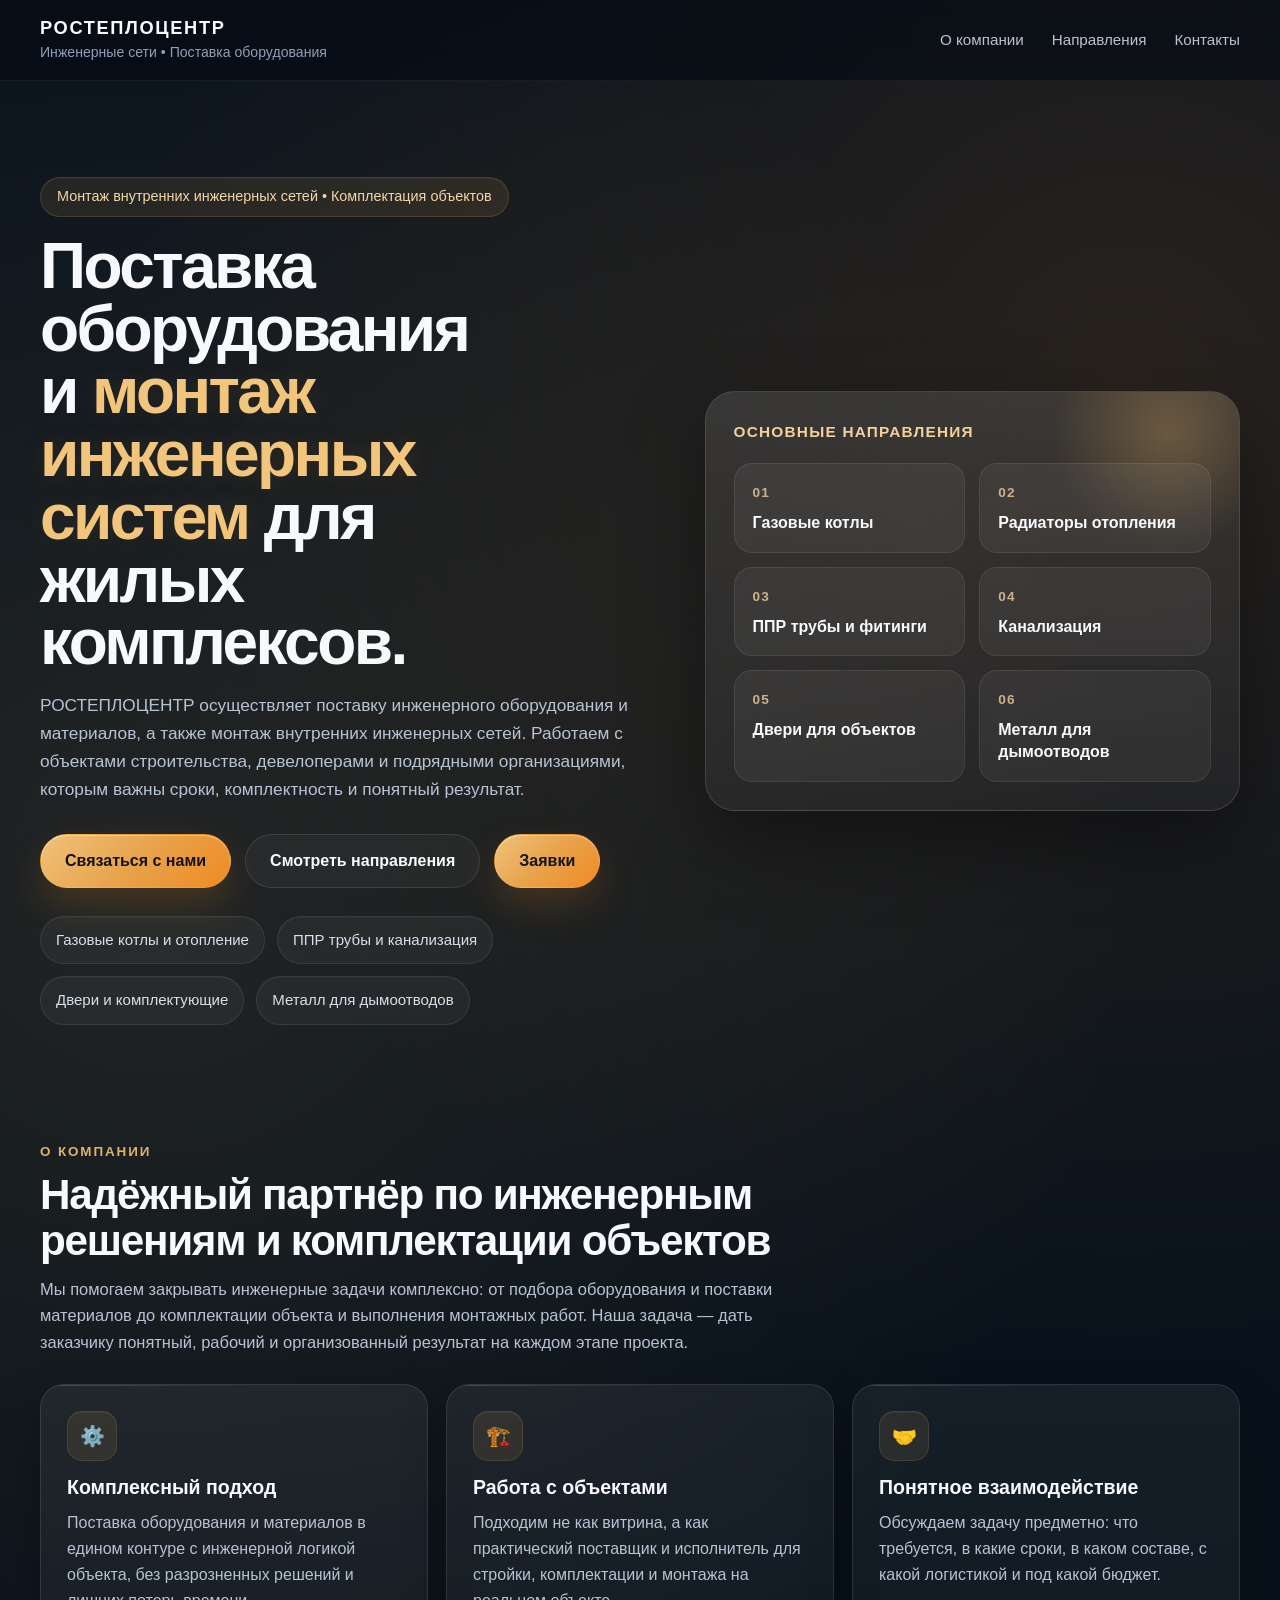
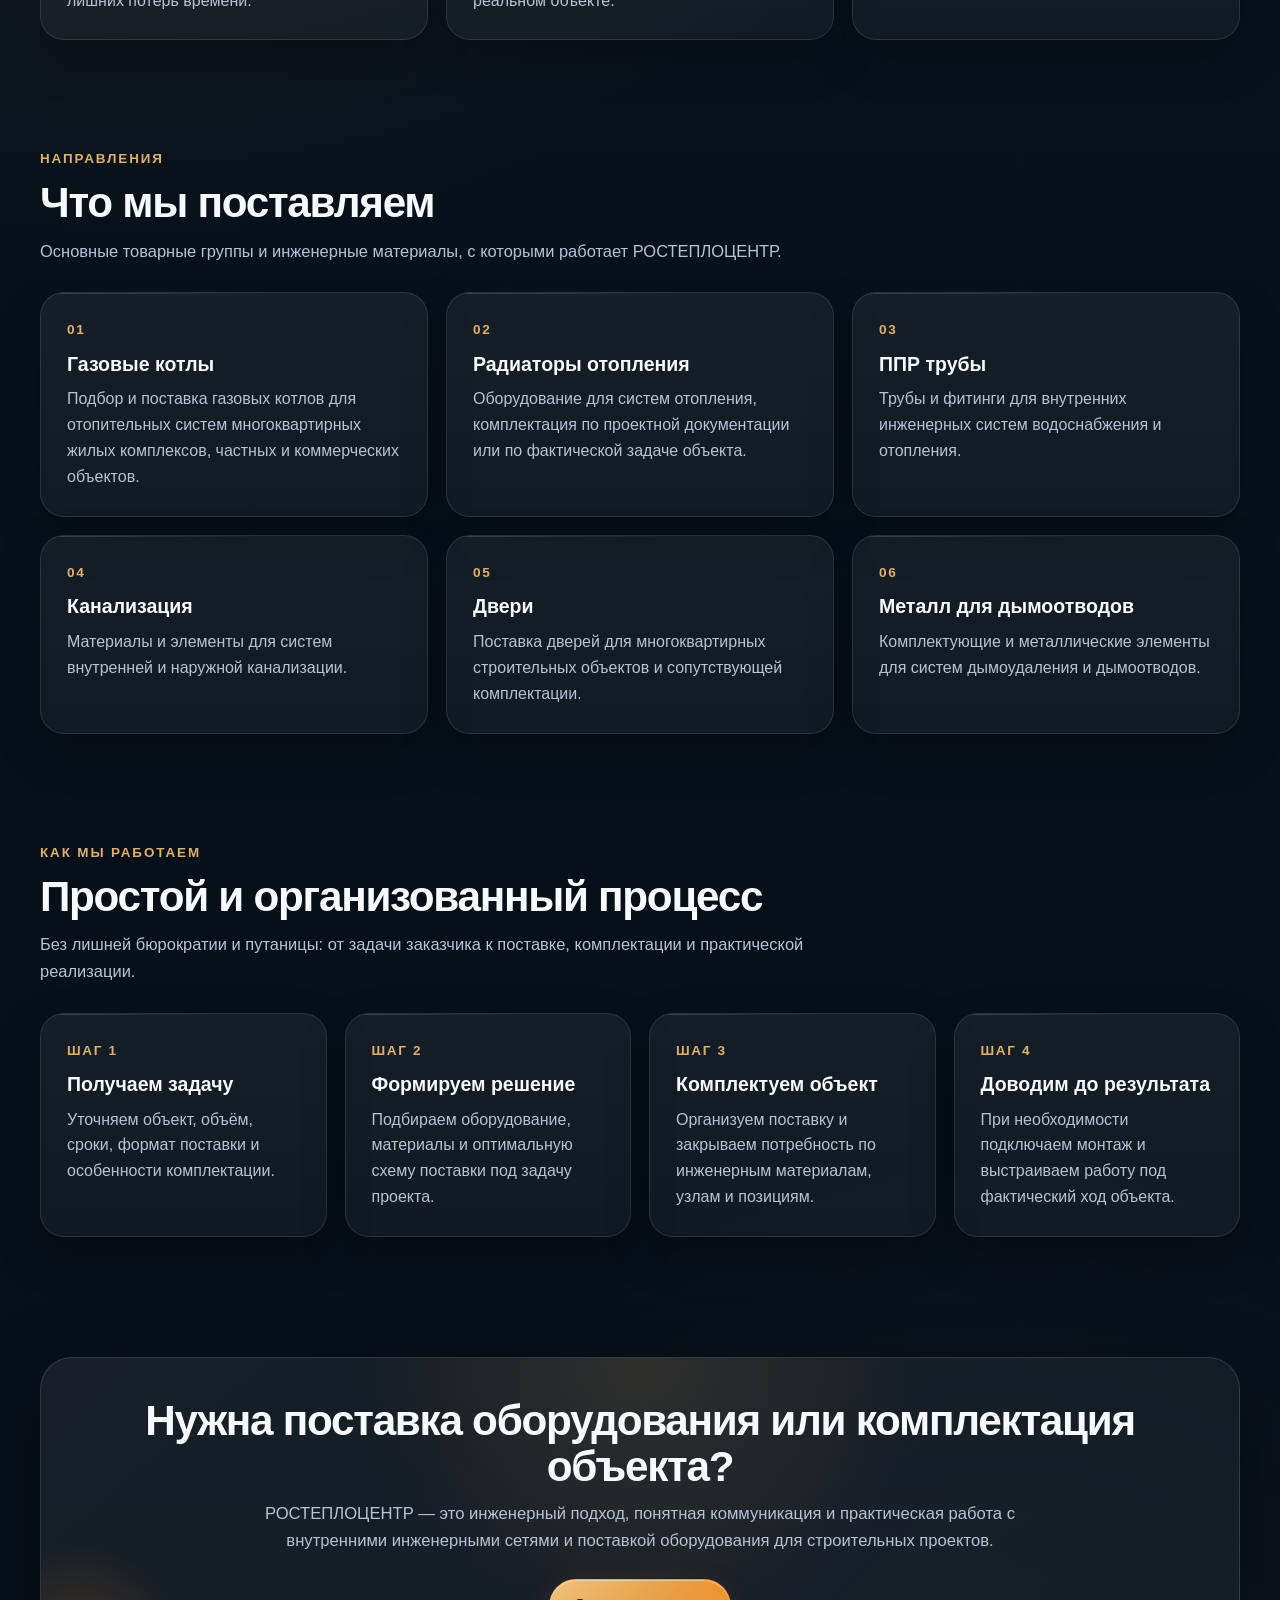
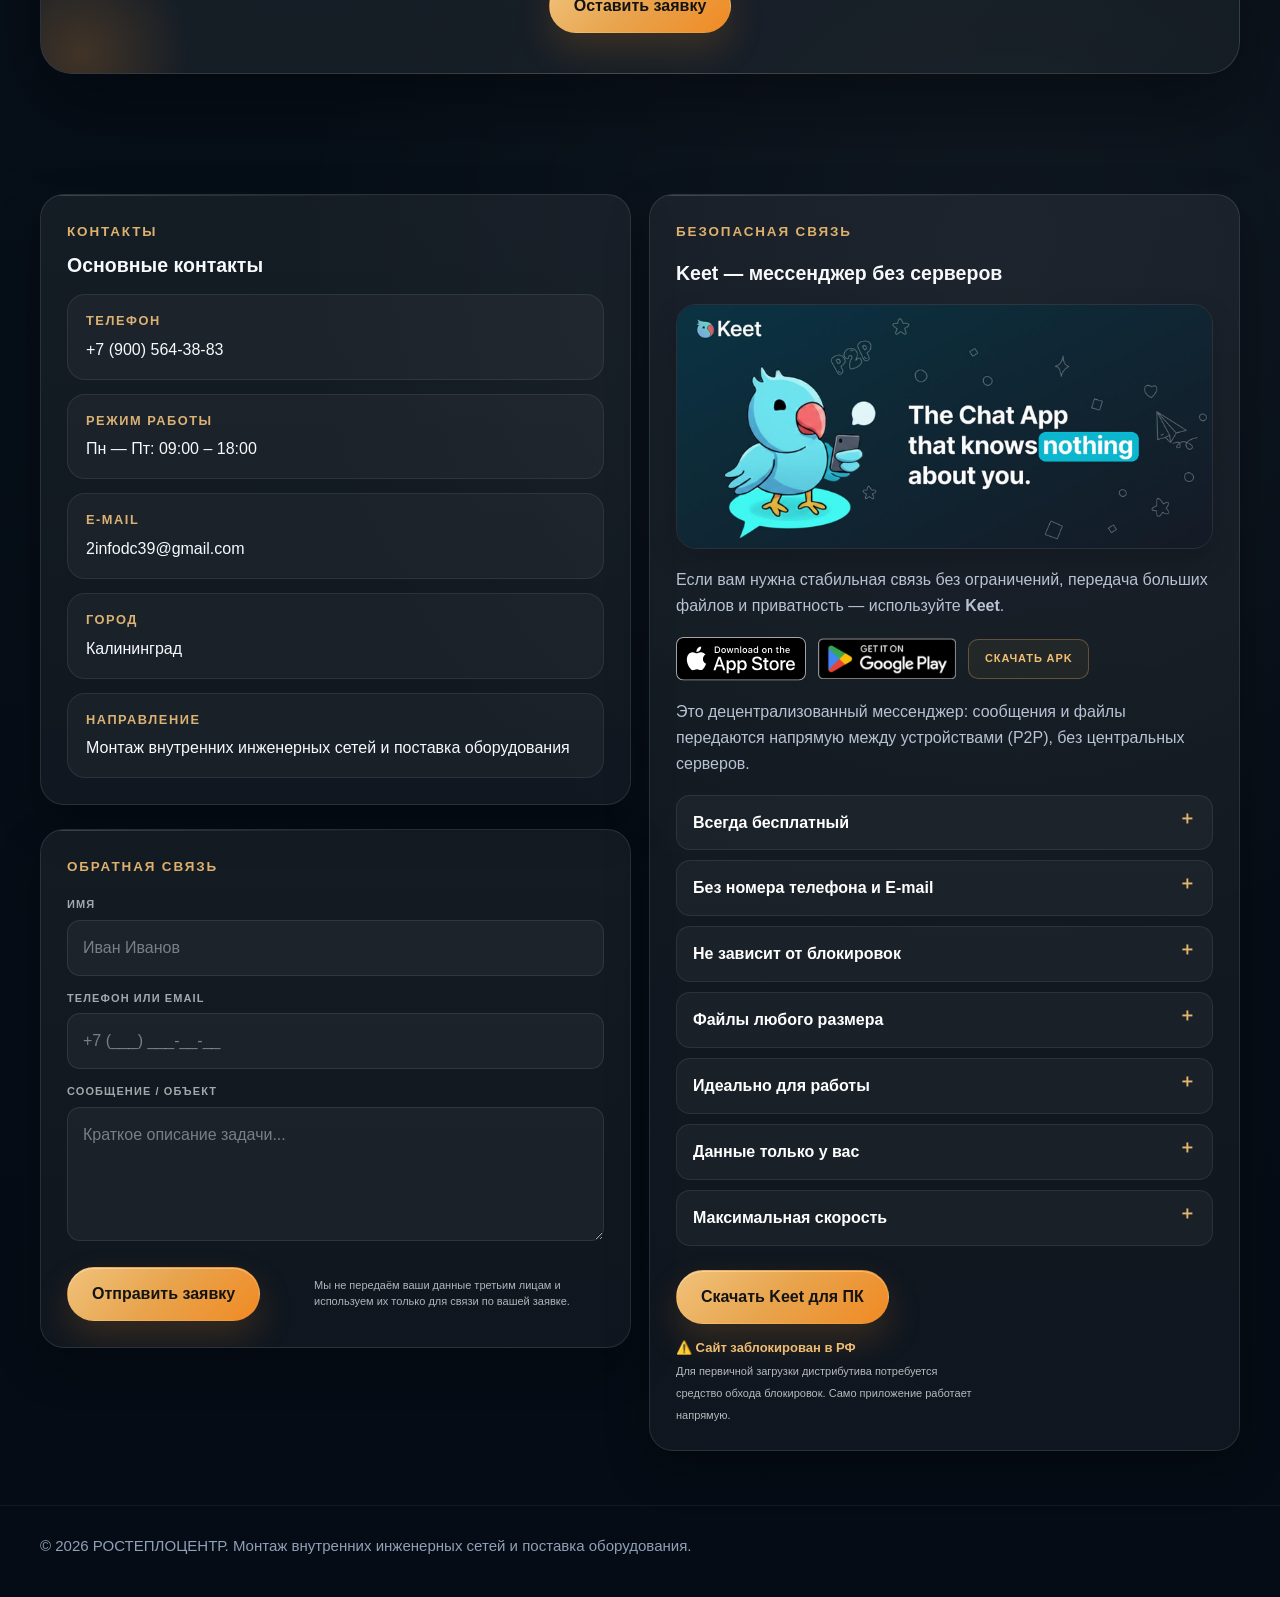
==== commit e1856f1d: "Update General 2 index.html" ====
--- a/index.html
+++ b/index.html
@@ -5,7 +5,7 @@
   <meta name="viewport" content="width=device-width, initial-scale=1.0" />
 
   <title>РОСТЕПЛОЦЕНТР — монтаж внутренних инженерных сетей и поставка оборудования</title>
-  <meta name="description" content="РОСТЕПЛОЦЕНТР — монтаж внутренних инженерных сетей и поставка оборудования: газовые котлы, радиаторы отопления, ППР трубы, канализация, двери, металл для дымоотводов." />
+  <meta name="description" content="РОСТЕПЛОЦЕНТР — поставка инженерного оборудования и материалов, комплектация объектов и монтаж внутренних инженерных сетей для жилых и коммерческих проектов." />
 
   <link rel="icon" href="favicon.ico" sizes="any">
   <link rel="apple-touch-icon" sizes="180x180" href="apple-touch-icon.png">
@@ -15,29 +15,35 @@
 
   <meta property="og:type" content="website">
   <meta property="og:title" content="РОСТЕПЛОЦЕНТР — монтаж инженерных сетей">
-  <meta property="og:description" content="Газовые котлы, радиаторы отопления, ППР трубы, канализация, двери, металл для дымоотводов.">
+  <meta property="og:description" content="Поставка инженерного оборудования, комплектация объектов и монтаж внутренних инженерных систем.">
   <meta property="og:image" content="https://rosteplocentre.github.io/apple-touch-icon.png">
 
   <style>
     :root {
-      --bg: #0b1220;
-      --bg-soft: #111a2b;
-      --card: rgba(255, 255, 255, 0.06);
-      --card-strong: rgba(255, 255, 255, 0.08);
-      --card-border: rgba(255, 255, 255, 0.12);
-      --text: #f5f7fb;
-      --muted: #b7c0d1;
-      --accent: #f59e0b;
-      --accent-2: #f97316;
-      --accent-soft: rgba(245, 158, 11, 0.12);
-      --line: rgba(255, 255, 255, 0.08);
-      --shadow: 0 20px 60px rgba(0, 0, 0, 0.35);
-      --shadow-soft: 0 12px 35px rgba(0, 0, 0, 0.22);
-      --radius: 22px;
-      --radius-sm: 16px;
-      --radius-xs: 12px;
-      --maxw: 1180px;
-      --header-height: 76px;
+      --bg: #07111d;
+      --bg-deep: #050c15;
+      --bg-soft: #0d1726;
+      --surface: rgba(255, 255, 255, 0.05);
+      --surface-2: rgba(255, 255, 255, 0.07);
+      --surface-3: rgba(255, 255, 255, 0.09);
+      --border: rgba(255, 255, 255, 0.1);
+      --border-strong: rgba(255, 255, 255, 0.14);
+      --text: #f7f9fc;
+      --muted: #b7c2d3;
+      --muted-2: #8fa0b7;
+      --accent: #e7b15d;
+      --accent-2: #f28c28;
+      --accent-soft: rgba(231, 177, 93, 0.14);
+      --success: #d6b075;
+      --shadow-xl: 0 30px 80px rgba(0, 0, 0, 0.38);
+      --shadow-lg: 0 18px 44px rgba(0, 0, 0, 0.28);
+      --shadow-md: 0 12px 28px rgba(0, 0, 0, 0.18);
+      --radius-xl: 30px;
+      --radius-lg: 24px;
+      --radius-md: 18px;
+      --radius-sm: 14px;
+      --container: 1200px;
+      --header-height: 80px;
     }
 
     * {
@@ -50,21 +56,22 @@
 
     body {
       margin: 0;
-      font-family: -apple-system, BlinkMacSystemFont, "Segoe UI", Inter, Roboto, Arial, sans-serif;
+      color: var(--text);
+      font-family: Inter, -apple-system, BlinkMacSystemFont, "Segoe UI", Roboto, Arial, sans-serif;
+      line-height: 1.62;
       background:
-        radial-gradient(circle at top right, rgba(245, 158, 11, 0.14), transparent 28%),
-        radial-gradient(circle at left center, rgba(249, 115, 22, 0.10), transparent 22%),
-        linear-gradient(180deg, #09101c 0%, #0b1220 100%);
-      color: var(--text);
-      line-height: 1.6;
+        radial-gradient(circle at 12% 18%, rgba(231, 177, 93, 0.12), transparent 24%),
+        radial-gradient(circle at 88% 8%, rgba(242, 140, 40, 0.14), transparent 22%),
+        radial-gradient(circle at 78% 72%, rgba(255, 255, 255, 0.04), transparent 20%),
+        linear-gradient(180deg, #07111d 0%, #08111b 35%, #050c15 100%);
+      -webkit-font-smoothing: antialiased;
       text-rendering: optimizeLegibility;
-      -webkit-font-smoothing: antialiased;
     }
 
     img {
+      display: block;
       max-width: 100%;
       height: auto;
-      display: block;
     }
 
     a {
@@ -79,7 +86,7 @@
     }
 
     .container {
-      width: min(var(--maxw), calc(100% - 32px));
+      width: min(var(--container), calc(100% - 32px));
       margin: 0 auto;
     }
 
@@ -87,9 +94,9 @@
       position: sticky;
       top: 0;
       z-index: 100;
-      backdrop-filter: blur(14px);
-      background: rgba(8, 13, 24, 0.72);
-      border-bottom: 1px solid var(--line);
+      backdrop-filter: blur(18px);
+      background: rgba(5, 12, 21, 0.66);
+      border-bottom: 1px solid rgba(255,255,255,0.06);
     }
 
     .site-header__inner {
@@ -97,63 +104,79 @@
       display: flex;
       align-items: center;
       justify-content: space-between;
-      gap: 20px;
+      gap: 24px;
     }
 
     .logo {
       display: flex;
       flex-direction: column;
-      gap: 4px;
+      gap: 5px;
       min-width: 0;
     }
 
     .logo__title {
-      font-size: 1.1rem;
+      font-size: 1.14rem;
       font-weight: 800;
-      letter-spacing: 0.04em;
-      line-height: 1.15;
+      letter-spacing: 0.09em;
+      line-height: 1.1;
     }
 
     .logo__subtitle {
       font-size: 0.88rem;
-      color: var(--muted);
+      color: var(--muted-2);
       line-height: 1.3;
     }
 
     .nav {
       display: flex;
-      gap: 24px;
       align-items: center;
+      gap: 28px;
       flex-wrap: wrap;
     }
 
     .nav a {
       color: var(--muted);
-      font-size: 0.96rem;
+      font-size: 0.95rem;
+      position: relative;
       transition: color 0.2s ease;
+    }
+
+    .nav a::after {
+      content: "";
+      position: absolute;
+      left: 0;
+      bottom: -8px;
+      width: 0;
+      height: 1px;
+      background: linear-gradient(90deg, var(--accent), transparent);
+      transition: width 0.24s ease;
     }
 
     .nav a:hover {
       color: var(--text);
+    }
+
+    .nav a:hover::after {
+      width: 100%;
     }
 
     .btn {
       display: inline-flex;
       align-items: center;
       justify-content: center;
-      min-height: 52px;
-      padding: 0 22px;
+      min-height: 54px;
+      padding: 0 24px;
       border-radius: 999px;
+      border: 1px solid transparent;
       font-weight: 700;
-      border: 1px solid transparent;
+      transition: transform 0.22s ease, box-shadow 0.22s ease, background 0.22s ease, border-color 0.22s ease;
       cursor: pointer;
-      transition: transform 0.2s ease, filter 0.2s ease, background 0.2s ease, box-shadow 0.2s ease;
       text-align: center;
       white-space: nowrap;
     }
 
     .btn:hover {
-      transform: translateY(-1px);
+      transform: translateY(-2px);
     }
 
     .btn:active {
@@ -161,79 +184,89 @@
     }
 
     .btn--primary {
-      background: linear-gradient(135deg, var(--accent), var(--accent-2));
-      color: #111827;
-      box-shadow: 0 12px 35px rgba(249, 115, 22, 0.28);
+      color: #131313;
+      background: linear-gradient(135deg, #f0c27b 0%, #e8a44d 48%, #f08a24 100%);
+      box-shadow:
+        0 16px 36px rgba(240, 138, 36, 0.18),
+        inset 0 1px 0 rgba(255,255,255,0.35);
     }
 
     .btn--primary:hover {
-      filter: brightness(1.04);
+      box-shadow:
+        0 20px 44px rgba(240, 138, 36, 0.28),
+        inset 0 1px 0 rgba(255,255,255,0.35);
     }
 
     .btn--ghost {
-      background: rgba(255, 255, 255, 0.05);
       color: var(--text);
-      border-color: rgba(255, 255, 255, 0.12);
+      background: rgba(255,255,255,0.04);
+      border-color: rgba(255,255,255,0.1);
     }
 
     .btn--ghost:hover {
-      background: rgba(255, 255, 255, 0.08);
+      background: rgba(255,255,255,0.08);
+      border-color: rgba(255,255,255,0.16);
     }
 
     .btn--cta {
-      background: linear-gradient(135deg, #ffb347, #ff7a18);
-      color: #1a1a1a;
-      box-shadow:
-        0 10px 30px rgba(255, 122, 24, 0.35),
-        0 0 20px rgba(255, 160, 80, 0.25);
-    }
-
-    .btn--cta:hover {
-      box-shadow:
-        0 14px 40px rgba(255, 122, 24, 0.5),
-        0 0 30px rgba(255, 160, 80, 0.35);
+      position: relative;
+      overflow: hidden;
+    }
+
+    .btn--cta::before {
+      content: "";
+      position: absolute;
+      inset: 0;
+      background: linear-gradient(120deg, transparent 10%, rgba(255,255,255,0.22) 45%, transparent 75%);
+      transform: translateX(-120%);
+      transition: transform 0.6s ease;
+    }
+
+    .btn--cta:hover::before {
+      transform: translateX(120%);
     }
 
     .hero {
-      padding: 82px 0 56px;
+      padding: 96px 0 62px;
     }
 
     .hero__grid {
       display: grid;
-      grid-template-columns: minmax(0, 1.15fr) minmax(320px, 0.85fr);
-      gap: 34px;
+      grid-template-columns: minmax(0, 1.08fr) minmax(320px, 0.92fr);
+      gap: 36px;
       align-items: center;
     }
 
     .badge {
       display: inline-flex;
       align-items: center;
-      gap: 10px;
-      min-height: 38px;
+      min-height: 40px;
       padding: 0 16px;
       border-radius: 999px;
-      background: rgba(245, 158, 11, 0.12);
-      border: 1px solid rgba(245, 158, 11, 0.18);
-      color: #ffd89b;
-      font-size: 0.93rem;
+      font-size: 0.9rem;
+      color: #f3d7a8;
+      background: rgba(231, 177, 93, 0.1);
+      border: 1px solid rgba(231, 177, 93, 0.16);
+      box-shadow: inset 0 1px 0 rgba(255,255,255,0.04);
       margin-bottom: 18px;
     }
 
     h1 {
       margin: 0 0 18px;
-      font-size: clamp(2.25rem, 5vw, 4.6rem);
-      line-height: 1.03;
-      letter-spacing: -0.03em;
-      max-width: 14ch;
+      font-size: clamp(2.5rem, 5vw, 5rem);
+      line-height: 0.98;
+      letter-spacing: -0.04em;
+      max-width: 12.5ch;
     }
 
     .hero__accent {
-      color: #ffbe5c;
+      color: #f2c57c;
+      text-shadow: 0 0 26px rgba(231, 177, 93, 0.1);
     }
 
     .lead {
+      margin: 0 0 30px;
       max-width: 760px;
-      margin: 0 0 28px;
       color: var(--muted);
       font-size: 1.08rem;
     }
@@ -249,113 +282,122 @@
       display: flex;
       flex-wrap: wrap;
       gap: 12px;
+      list-style: none;
       padding: 0;
       margin: 0;
-      list-style: none;
     }
 
     .hero__facts li {
-      padding: 10px 14px;
+      padding: 11px 15px;
       border-radius: 999px;
-      background: rgba(255, 255, 255, 0.05);
-      border: 1px solid rgba(255, 255, 255, 0.08);
-      color: #d7ddeb;
+      color: #d8dfeb;
+      background: rgba(255,255,255,0.045);
+      border: 1px solid rgba(255,255,255,0.08);
+      box-shadow: inset 0 1px 0 rgba(255,255,255,0.03);
       font-size: 0.94rem;
     }
 
     .hero-card {
       position: relative;
-      padding: 26px;
-      border-radius: 28px;
-      background: linear-gradient(180deg, rgba(255,255,255,0.08), rgba(255,255,255,0.05));
+      padding: 28px;
+      border-radius: var(--radius-xl);
+      background:
+        linear-gradient(180deg, rgba(255,255,255,0.09), rgba(255,255,255,0.04));
       border: 1px solid rgba(255,255,255,0.12);
-      box-shadow: var(--shadow);
+      box-shadow: var(--shadow-xl);
       overflow: hidden;
+      isolation: isolate;
     }
 
     .hero-card::before {
       content: "";
       position: absolute;
-      inset: auto -10% -25% auto;
+      top: -80px;
+      right: -50px;
       width: 240px;
       height: 240px;
-      background: radial-gradient(circle, rgba(245, 158, 11, 0.32), transparent 68%);
+      border-radius: 50%;
+      background: radial-gradient(circle, rgba(231, 177, 93, 0.28), transparent 68%);
+      z-index: -1;
+    }
+
+    .hero-card::after {
+      content: "";
+      position: absolute;
+      inset: 0;
+      background: linear-gradient(180deg, rgba(255,255,255,0.02), transparent 28%);
       pointer-events: none;
     }
 
     .hero-card__title {
-      font-size: 1rem;
-      color: #f8d59c;
-      margin-bottom: 16px;
+      margin-bottom: 18px;
+      font-size: 0.96rem;
+      color: #f4d09b;
       font-weight: 700;
-      letter-spacing: 0.02em;
-      position: relative;
-      z-index: 1;
+      letter-spacing: 0.08em;
+      text-transform: uppercase;
     }
 
     .hero-card__grid {
       display: grid;
       grid-template-columns: 1fr 1fr;
       gap: 14px;
-      position: relative;
-      z-index: 1;
     }
 
     .mini-card {
+      min-height: 100%;
       padding: 18px;
       border-radius: 18px;
-      background: rgba(255, 255, 255, 0.06);
-      border: 1px solid rgba(255, 255, 255, 0.08);
-      min-height: 100%;
+      background: rgba(255,255,255,0.055);
+      border: 1px solid rgba(255,255,255,0.08);
+      backdrop-filter: blur(8px);
     }
 
     .mini-card span {
       display: block;
-      color: #cbd5e1;
-      font-size: 0.9rem;
-      margin-bottom: 6px;
+      margin-bottom: 8px;
+      color: #ccb18a;
+      font-size: 0.85rem;
+      letter-spacing: 0.08em;
+      font-weight: 700;
     }
 
     .mini-card strong {
       display: block;
+      line-height: 1.35;
       font-size: 1rem;
-      line-height: 1.35;
     }
 
     section {
-      padding: 48px 0;
+      padding: 54px 0;
       scroll-margin-top: 96px;
     }
 
     .section-head {
-      max-width: 760px;
-      margin-bottom: 26px;
+      max-width: 790px;
+      margin-bottom: 28px;
     }
 
     .kicker {
-      color: #ffca7a;
-      font-size: 0.9rem;
+      margin-bottom: 10px;
+      color: #deb16d;
+      font-size: 0.84rem;
+      font-weight: 800;
+      letter-spacing: 0.14em;
       text-transform: uppercase;
-      letter-spacing: 0.12em;
-      margin-bottom: 10px;
-      font-weight: 700;
     }
 
     h2 {
       margin: 0 0 12px;
-      font-size: clamp(1.8rem, 3.5vw, 3rem);
-      line-height: 1.12;
-      letter-spacing: -0.02em;
-    }
-
-    h3 {
-      line-height: 1.25;
+      font-size: clamp(1.95rem, 3.3vw, 3.2rem);
+      line-height: 1.08;
+      letter-spacing: -0.03em;
     }
 
     .section-head p {
       margin: 0;
       color: var(--muted);
-      font-size: 1.02rem;
+      font-size: 1.03rem;
     }
 
     .services,
@@ -387,26 +429,30 @@
     }
 
     .card {
-      background: var(--card);
-      border: 1px solid var(--card-border);
-      border-radius: var(--radius);
-      padding: 24px;
-      box-shadow: var(--shadow-soft);
+      position: relative;
       min-width: 0;
-    }
-
-    .service__num,
-    .step__num {
-      color: #ffca7a;
-      font-size: 0.9rem;
-      font-weight: 800;
-      letter-spacing: 0.08em;
-      margin-bottom: 10px;
+      padding: 26px;
+      border-radius: var(--radius-lg);
+      background:
+        linear-gradient(180deg, rgba(255,255,255,0.06), rgba(255,255,255,0.045));
+      border: 1px solid var(--border);
+      box-shadow: var(--shadow-lg);
+      overflow: hidden;
+    }
+
+    .card::before {
+      content: "";
+      position: absolute;
+      inset: 0 0 auto 0;
+      height: 1px;
+      background: linear-gradient(90deg, rgba(255,255,255,0.18), transparent 60%);
+      pointer-events: none;
     }
 
     .card h3 {
       margin: 0 0 10px;
       font-size: 1.22rem;
+      line-height: 1.28;
     }
 
     .card p {
@@ -414,34 +460,60 @@
       color: var(--muted);
     }
 
+    .service__num,
+    .step__num {
+      margin-bottom: 10px;
+      color: #dfb06c;
+      font-size: 0.85rem;
+      font-weight: 800;
+      letter-spacing: 0.12em;
+      text-transform: uppercase;
+    }
+
     .advantage__icon {
-      width: 48px;
-      height: 48px;
-      border-radius: 14px;
+      width: 50px;
+      height: 50px;
+      margin-bottom: 14px;
       display: grid;
       place-items: center;
-      margin-bottom: 14px;
-      font-size: 1.3rem;
-      background: rgba(245, 158, 11, 0.12);
-      border: 1px solid rgba(245, 158, 11, 0.16);
+      border-radius: 15px;
+      font-size: 1.25rem;
+      background: rgba(231, 177, 93, 0.1);
+      border: 1px solid rgba(231, 177, 93, 0.14);
+      box-shadow: inset 0 1px 0 rgba(255,255,255,0.05);
     }
 
     .cta {
-      padding: 64px 0;
+      padding: 66px 0;
     }
 
     .cta__box {
-      padding: 34px;
-      border-radius: 28px;
-      background: linear-gradient(135deg, rgba(245, 158, 11, 0.16), rgba(249, 115, 22, 0.10), rgba(255,255,255,0.05));
+      position: relative;
+      padding: 40px 34px;
+      border-radius: 32px;
+      text-align: center;
+      background:
+        radial-gradient(circle at top center, rgba(231, 177, 93, 0.12), transparent 42%),
+        linear-gradient(135deg, rgba(255,255,255,0.07), rgba(255,255,255,0.04));
       border: 1px solid rgba(255,255,255,0.12);
-      box-shadow: var(--shadow);
-      text-align: center;
+      box-shadow: var(--shadow-xl);
+      overflow: hidden;
+    }
+
+    .cta__box::after {
+      content: "";
+      position: absolute;
+      inset: auto auto -90px -70px;
+      width: 220px;
+      height: 220px;
+      border-radius: 50%;
+      background: radial-gradient(circle, rgba(242, 140, 40, 0.2), transparent 70%);
+      pointer-events: none;
     }
 
     .cta__box p {
       max-width: 760px;
-      margin: 0 auto 22px;
+      margin: 0 auto 24px;
       color: var(--muted);
       font-size: 1.04rem;
     }
@@ -455,17 +527,17 @@
     .contact-item {
       padding: 16px 18px;
       border-radius: 18px;
-      background: rgba(255, 255, 255, 0.04);
-      border: 1px solid rgba(255, 255, 255, 0.08);
+      background: rgba(255,255,255,0.04);
+      border: 1px solid rgba(255,255,255,0.08);
     }
 
     .contact-item__label {
-      color: #ffca7a;
-      font-size: 0.86rem;
-      margin-bottom: 4px;
+      margin-bottom: 5px;
+      color: #dcb274;
+      font-size: 0.8rem;
+      letter-spacing: 0.12em;
       text-transform: uppercase;
-      letter-spacing: 0.08em;
-      font-weight: 700;
+      font-weight: 800;
     }
 
     .contact-item__value {
@@ -475,7 +547,7 @@
     }
 
     .contact-item__value a:hover {
-      color: #ffd08a;
+      color: #f0c988;
     }
 
     .contact-form-card,
@@ -500,43 +572,41 @@
 
     .contact-form-card label {
       display: block;
+      margin-bottom: 6px;
+      color: rgba(255,255,255,0.62);
       font-size: 11px;
+      font-weight: 800;
+      letter-spacing: 0.1em;
       text-transform: uppercase;
-      letter-spacing: 0.08em;
-      color: rgba(255,255,255,0.65);
-      margin-bottom: 6px;
-      font-weight: 700;
     }
 
     .contact-form-card input,
     .contact-form-card textarea {
       width: 100%;
-      display: block;
-      padding: 13px 14px;
-      border-radius: 12px;
-      border: 1px solid rgba(255,255,255,0.1);
-      background: rgba(255,255,255,0.05);
+      padding: 14px 15px;
       color: #fff;
+      background: rgba(255,255,255,0.045);
+      border: 1px solid rgba(255,255,255,0.09);
+      border-radius: 13px;
       outline: none;
       transition: border-color 0.2s ease, box-shadow 0.2s ease, background 0.2s ease;
     }
 
     .contact-form-card input::placeholder,
     .contact-form-card textarea::placeholder {
-      color: rgba(255,255,255,0.45);
+      color: rgba(255,255,255,0.42);
     }
 
     .contact-form-card textarea {
-      min-height: 120px;
+      min-height: 125px;
       resize: vertical;
-      line-height: 1.5;
     }
 
     .contact-form-card input:focus,
     .contact-form-card textarea:focus {
-      border-color: rgba(255, 157, 77, 0.6);
-      box-shadow: 0 0 0 2px rgba(255, 157, 77, 0.15);
       background: rgba(255,255,255,0.065);
+      border-color: rgba(231, 177, 93, 0.45);
+      box-shadow: 0 0 0 3px rgba(231, 177, 93, 0.08);
     }
 
     .form-actions {
@@ -548,41 +618,35 @@
       margin-top: 4px;
     }
 
-    .form-actions .btn {
-      flex: 0 0 auto;
-      width: auto;
-    }
-
     .form-note {
+      max-width: 290px;
+      color: rgba(255,255,255,0.68);
       font-size: 11px;
-      color: rgba(255,255,255,0.7);
-      max-width: 280px;
-      line-height: 1.4;
+      line-height: 1.45;
     }
 
     #form-thanks {
       display: none;
       text-align: center;
-      padding: 30px 0;
+      padding: 32px 0 10px;
     }
 
     #form-thanks h4 {
       margin: 0 0 10px;
-      color: #ff9d4d;
+      color: #f0bd74;
+      font-size: 1.1rem;
     }
 
     #form-thanks p {
       margin: 0;
-      font-size: 13px;
-      opacity: 0.75;
+      color: rgba(255,255,255,0.72);
+      font-size: 0.9rem;
     }
 
     .keet-card__image {
-      width: 100%;
-      border-radius: 18px;
-      margin: 6px 0 2px;
+      border-radius: 20px;
       border: 1px solid rgba(255,255,255,0.08);
-      overflow: hidden;
+      box-shadow: var(--shadow-md);
     }
 
     .keet-card p {
@@ -592,8 +656,8 @@
     .keet-store-badges {
       display: flex;
       align-items: center;
+      flex-wrap: wrap;
       gap: 12px;
-      flex-wrap: wrap;
     }
 
     .keet-store-badges a {
@@ -605,22 +669,22 @@
       display: inline-flex;
       align-items: center;
       justify-content: center;
-      height: 40px;
-      padding: 0 15px;
+      min-height: 40px;
+      padding: 0 16px;
+      border-radius: 10px;
+      background: rgba(231, 177, 93, 0.06);
+      border: 1px solid rgba(231, 177, 93, 0.32);
+      color: #f1be72;
       font-size: 11px;
-      font-weight: 700;
-      color: #ff9d4d;
+      font-weight: 800;
+      letter-spacing: 0.08em;
       text-transform: uppercase;
-      letter-spacing: 0.5px;
-      border: 1px solid rgba(255,157,77,0.5);
-      border-radius: 8px;
-      background: rgba(255,157,77,0.05);
       transition: all 0.2s ease;
     }
 
     .download-apk:hover {
-      background: rgba(255,157,77,0.1);
-      border-color: rgba(255,157,77,0.72);
+      background: rgba(231, 177, 93, 0.1);
+      border-color: rgba(231, 177, 93, 0.5);
     }
 
     .keet-features {
@@ -630,24 +694,25 @@
     }
 
     .keet-features details {
+      padding: 14px 16px;
+      border-radius: 14px;
       background: rgba(255,255,255,0.04);
       border: 1px solid rgba(255,255,255,0.08);
-      border-radius: 14px;
-      padding: 14px 16px;
-      cursor: pointer;
       transition: background 0.2s ease, border-color 0.2s ease;
     }
 
     .keet-features details:hover {
-      background: rgba(255,255,255,0.06);
+      background: rgba(255,255,255,0.055);
+      border-color: rgba(255,255,255,0.12);
     }
 
     .keet-features summary {
-      font-weight: 600;
+      position: relative;
+      padding-right: 26px;
+      font-weight: 700;
       color: #fff;
       list-style: none;
-      position: relative;
-      padding-right: 26px;
+      cursor: pointer;
     }
 
     .keet-features summary::-webkit-details-marker {
@@ -659,7 +724,7 @@
       position: absolute;
       right: 0;
       top: 0;
-      color: #ffca7a;
+      color: #e4b56d;
       font-size: 1.1rem;
       line-height: 1;
     }
@@ -686,14 +751,14 @@
     }
 
     .blocking-notice {
-      max-width: 300px;
-      line-height: 1.3;
+      max-width: 310px;
+      line-height: 1.35;
     }
 
     .blocking-notice strong {
       display: block;
       margin-bottom: 3px;
-      color: #ff9d4d;
+      color: #efbc72;
       font-size: 13px;
     }
 
@@ -703,10 +768,10 @@
     }
 
     .footer {
-      padding: 26px 0 36px;
-      border-top: 1px solid var(--line);
-      color: var(--muted);
-      font-size: 0.95rem;
+      padding: 28px 0 38px;
+      border-top: 1px solid rgba(255,255,255,0.06);
+      color: var(--muted-2);
+      font-size: 0.94rem;
     }
 
     @media (max-width: 1100px) {
@@ -730,16 +795,11 @@
 
     @media (max-width: 760px) {
       :root {
-        --header-height: 68px;
-        --radius: 18px;
+        --header-height: 70px;
       }
 
       .container {
-        width: min(var(--maxw), calc(100% - 20px));
-      }
-
-      .site-header__inner {
-        min-height: var(--header-height);
+        width: min(var(--container), calc(100% - 20px));
       }
 
       .nav {
@@ -747,27 +807,34 @@
       }
 
       .hero {
-        padding: 54px 0 36px;
+        padding: 56px 0 38px;
       }
 
       h1 {
         max-width: none;
-        font-size: clamp(2rem, 10vw, 3rem);
+        font-size: clamp(2.1rem, 10vw, 3.25rem);
       }
 
       .lead {
         font-size: 1rem;
       }
 
-      .hero__actions {
+      .hero__actions,
+      .form-actions,
+      .action-wrapper {
         flex-direction: column;
-      }
-
-      .hero__actions .btn {
+        align-items: stretch;
+      }
+
+      .btn,
+      .form-actions .btn,
+      .action-wrapper .btn {
         width: 100%;
       }
 
-      .hero-card {
+      .hero-card,
+      .card,
+      .cta__box {
         padding: 20px;
       }
 
@@ -779,19 +846,7 @@
       }
 
       section {
-        padding: 38px 0;
-      }
-
-      .card,
-      .cta__box {
-        padding: 20px;
-      }
-
-      .badge {
-        font-size: 0.86rem;
-        line-height: 1.35;
-        min-height: auto;
-        padding: 10px 14px;
+        padding: 40px 0;
       }
 
       .hero__facts li {
@@ -799,31 +854,15 @@
         border-radius: 16px;
       }
 
-      .form-actions {
-        flex-direction: column;
-        align-items: stretch;
-      }
-
-      .form-actions .btn {
-        width: 100%;
-      }
-
       .form-note,
       .blocking-notice {
         max-width: none;
       }
 
-      .action-wrapper {
-        flex-direction: column;
-        align-items: stretch;
-      }
-
-      .action-wrapper .btn {
-        width: 100%;
-      }
-
-      .keet-store-badges {
-        gap: 10px;
+      .badge {
+        min-height: auto;
+        padding: 10px 14px;
+        line-height: 1.4;
       }
     }
 
@@ -834,15 +873,6 @@
 
       .logo__subtitle {
         font-size: 0.8rem;
-      }
-
-      .btn {
-        min-height: 50px;
-        padding: 0 18px;
-      }
-
-      .contact-item {
-        padding: 14px 16px;
       }
     }
   </style>
@@ -877,8 +907,9 @@
           </h1>
 
           <p class="lead">
-            РОСТЕПЛОЦЕНТР занимается поставкой инженерного оборудования и материалов,
-            а также монтажом внутренних инженерных сетей. Работаем с объектами строительства и подрядчиками.
+            РОСТЕПЛОЦЕНТР осуществляет поставку инженерного оборудования и материалов,
+            а также монтаж внутренних инженерных сетей. Работаем с объектами строительства,
+            девелоперами и подрядными организациями, которым важны сроки, комплектность и понятный результат.
           </p>
 
           <div class="hero__actions">
@@ -931,11 +962,11 @@
       <div class="container">
         <div class="section-head">
           <div class="kicker">О компании</div>
-          <h2>Надёжный партнёр по инженерным решениям</h2>
+          <h2>Надёжный партнёр по инженерным решениям и комплектации объектов</h2>
           <p>
             Мы помогаем закрывать инженерные задачи комплексно: от подбора оборудования
             и поставки материалов до комплектации объекта и выполнения монтажных работ.
-            Наша задача — дать заказчику понятный, рабочий и организованный результат.
+            Наша задача — дать заказчику понятный, рабочий и организованный результат на каждом этапе проекта.
           </p>
         </div>
 
@@ -944,7 +975,7 @@
             <div class="advantage__icon">⚙️</div>
             <h3>Комплексный подход</h3>
             <p>
-              Поставка оборудования и материалов в одном контуре с инженерной логикой объекта.
+              Поставка оборудования и материалов в едином контуре с инженерной логикой объекта, без разрозненных решений и лишних потерь времени.
             </p>
           </div>
 
@@ -952,7 +983,7 @@
             <div class="advantage__icon">🏗️</div>
             <h3>Работа с объектами</h3>
             <p>
-              Подходим не как витрина, а как практический поставщик и исполнитель для стройки и монтажа.
+              Подходим не как витрина, а как практический поставщик и исполнитель для стройки, комплектации и монтажа на реальном объекте.
             </p>
           </div>
 
@@ -960,7 +991,7 @@
             <div class="advantage__icon">🤝</div>
             <h3>Понятное взаимодействие</h3>
             <p>
-              Обсуждаем задачу предметно: что нужно, в какие сроки, в каком составе и под какой бюджет.
+              Обсуждаем задачу предметно: что требуется, в какие сроки, в каком составе, с какой логистикой и под какой бюджет.
             </p>
           </div>
         </div>
@@ -973,7 +1004,7 @@
           <div class="kicker">Направления</div>
           <h2>Что мы поставляем</h2>
           <p>
-            Основные товарные группы и материалы, с которыми работает РОСТЕПЛОЦЕНТР.
+            Основные товарные группы и инженерные материалы, с которыми работает РОСТЕПЛОЦЕНТР.
           </p>
         </div>
 
@@ -990,7 +1021,7 @@
             <div class="service__num">02</div>
             <h3>Радиаторы отопления</h3>
             <p>
-              Оборудование для систем отопления, комплектация по проекту или по задаче объекта.
+              Оборудование для систем отопления, комплектация по проектной документации или по фактической задаче объекта.
             </p>
           </div>
 
@@ -1014,7 +1045,7 @@
             <div class="service__num">05</div>
             <h3>Двери</h3>
             <p>
-              Поставка дверей для многоквартирных строительных объектов.
+              Поставка дверей для многоквартирных строительных объектов и сопутствующей комплектации.
             </p>
           </div>
 
@@ -1033,9 +1064,9 @@
       <div class="container">
         <div class="section-head">
           <div class="kicker">Как мы работаем</div>
-          <h2>Простой и понятный процесс</h2>
+          <h2>Простой и организованный процесс</h2>
           <p>
-            Без лишней бюрократии и путаницы: от задачи заказчика к поставке и реализации.
+            Без лишней бюрократии и путаницы: от задачи заказчика к поставке, комплектации и практической реализации.
           </p>
         </div>
 
@@ -1049,13 +1080,13 @@
           <div class="card">
             <div class="step__num">Шаг 2</div>
             <h3>Формируем решение</h3>
-            <p>Подбираем оборудование, материалы и оптимальную схему поставки под задачу.</p>
+            <p>Подбираем оборудование, материалы и оптимальную схему поставки под задачу проекта.</p>
           </div>
 
           <div class="card">
             <div class="step__num">Шаг 3</div>
             <h3>Комплектуем объект</h3>
-            <p>Организуем поставку и хранение, закрываем потребность по инженерным материалам и позициям.</p>
+            <p>Организуем поставку и закрываем потребность по инженерным материалам, узлам и позициям.</p>
           </div>
 
           <div class="card">
@@ -1073,7 +1104,7 @@
           <h2>Нужна поставка оборудования или комплектация объекта?</h2>
           <p>
             РОСТЕПЛОЦЕНТР — это инженерный подход, понятная коммуникация и практическая работа
-            с внутренними инженерными сетями и поставкой оборудования.
+            с внутренними инженерными сетями и поставкой оборудования для строительных проектов.
           </p>
           <a class="btn btn--primary" href="#contact-form">Оставить заявку</a>
         </div>
@@ -1147,14 +1178,14 @@
                   </button>
 
                   <div class="form-note">
-                    Мы не передаём ваши данные третьим лицам.
+                    Мы не передаём ваши данные третьим лицам и используем их только для связи по вашей заявке.
                   </div>
                 </div>
               </form>
 
               <div id="form-thanks">
                 <div style="font-size: 40px; margin-bottom: 10px;">✉️</div>
-                <h4>Заявка принята!</h4>
+                <h4>Заявка принята</h4>
                 <p>Мы свяжемся с вами в ближайшее время для уточнения деталей.</p>
               </div>
             </div>
@@ -1188,43 +1219,43 @@
             </div>
 
             <p>
-              Это децентрализованный мессенджер: сообщения и файлы передаются напрямую между устройствами (P2P).
+              Это децентрализованный мессенджер: сообщения и файлы передаются напрямую между устройствами (P2P), без центральных серверов.
             </p>
 
             <div class="keet-features">
               <details>
                 <summary>Всегда бесплатный</summary>
-                <p>Keet — это open-source проект на базе Holepunch. Нет серверов и нет затрат на инфраструктуру. Поэтому здесь отсутствует реклама или платные лимиты.</p>
+                <p>Keet — open-source проект на базе Holepunch. Нет серверов и нет затрат на инфраструктуру, поэтому отсутствует реклама и платные лимиты.</p>
               </details>
 
               <details>
                 <summary>Без номера телефона и E-mail</summary>
-                <p>Регистрация происходит через создание уникального криптографического ключа. Не нужен ни телефон, ни email, это полностью защищает от спама и утечек личных данных.</p>
+                <p>Регистрация происходит через создание уникального криптографического ключа. Не нужен ни телефон, ни email, что снижает риск спама и утечки данных.</p>
               </details>
 
               <details>
                 <summary>Не зависит от блокировок</summary>
-                <p>В Keet нет центральных серверов — устройства соединяются напрямую (P2P). Даже если глобальные сервисы станут недоступны, прямое соединение между пользователями остаётся активным.</p>
+                <p>В Keet нет центральных серверов — устройства соединяются напрямую. Даже если привычные сервисы станут недоступны, связь между пользователями остаётся возможной.</p>
               </details>
 
               <details>
                 <summary>Файлы любого размера</summary>
-                <p>В отличие от Telegram и WhatsApp, здесь нет ограничений на объем. Можно отправить архив на 5 ГБ и более без сжатия напрямую с вашего устройства.</p>
+                <p>Нет привычных ограничений как у массовых мессенджеров. Можно передавать большие архивы, видео и рабочие материалы напрямую с устройства на устройство.</p>
               </details>
 
               <details>
                 <summary>Идеально для работы</summary>
-                <p>Чертежи, 4K-видео, массивные архивы, всё передаётся без искажений. Поддержка Keet стриминга позволяет смотреть видео сразу.</p>
+                <p>Чертежи, видео, массивные архивы и рабочая документация передаются без лишних ограничений и искажений.</p>
               </details>
 
               <details>
                 <summary>Данные только у вас</summary>
-                <p>Ваши сообщения и файлы не хранятся в «облаке». Они существуют только на ваших устройствах. Нет посредников.</p>
+                <p>Сообщения и файлы не хранятся в «облаке». Они находятся только на ваших устройствах, без посредников.</p>
               </details>
 
               <details>
                 <summary>Максимальная скорость</summary>
-                <p>Отсутствие промежуточных серверов убирает лишние задержки. Скорость передачи ограничена только возможностями вашего канала.</p>
+                <p>Отсутствие промежуточных серверов убирает лишние задержки. Скорость передачи ограничена только качеством вашего канала связи.</p>
               </details>
             </div>
 
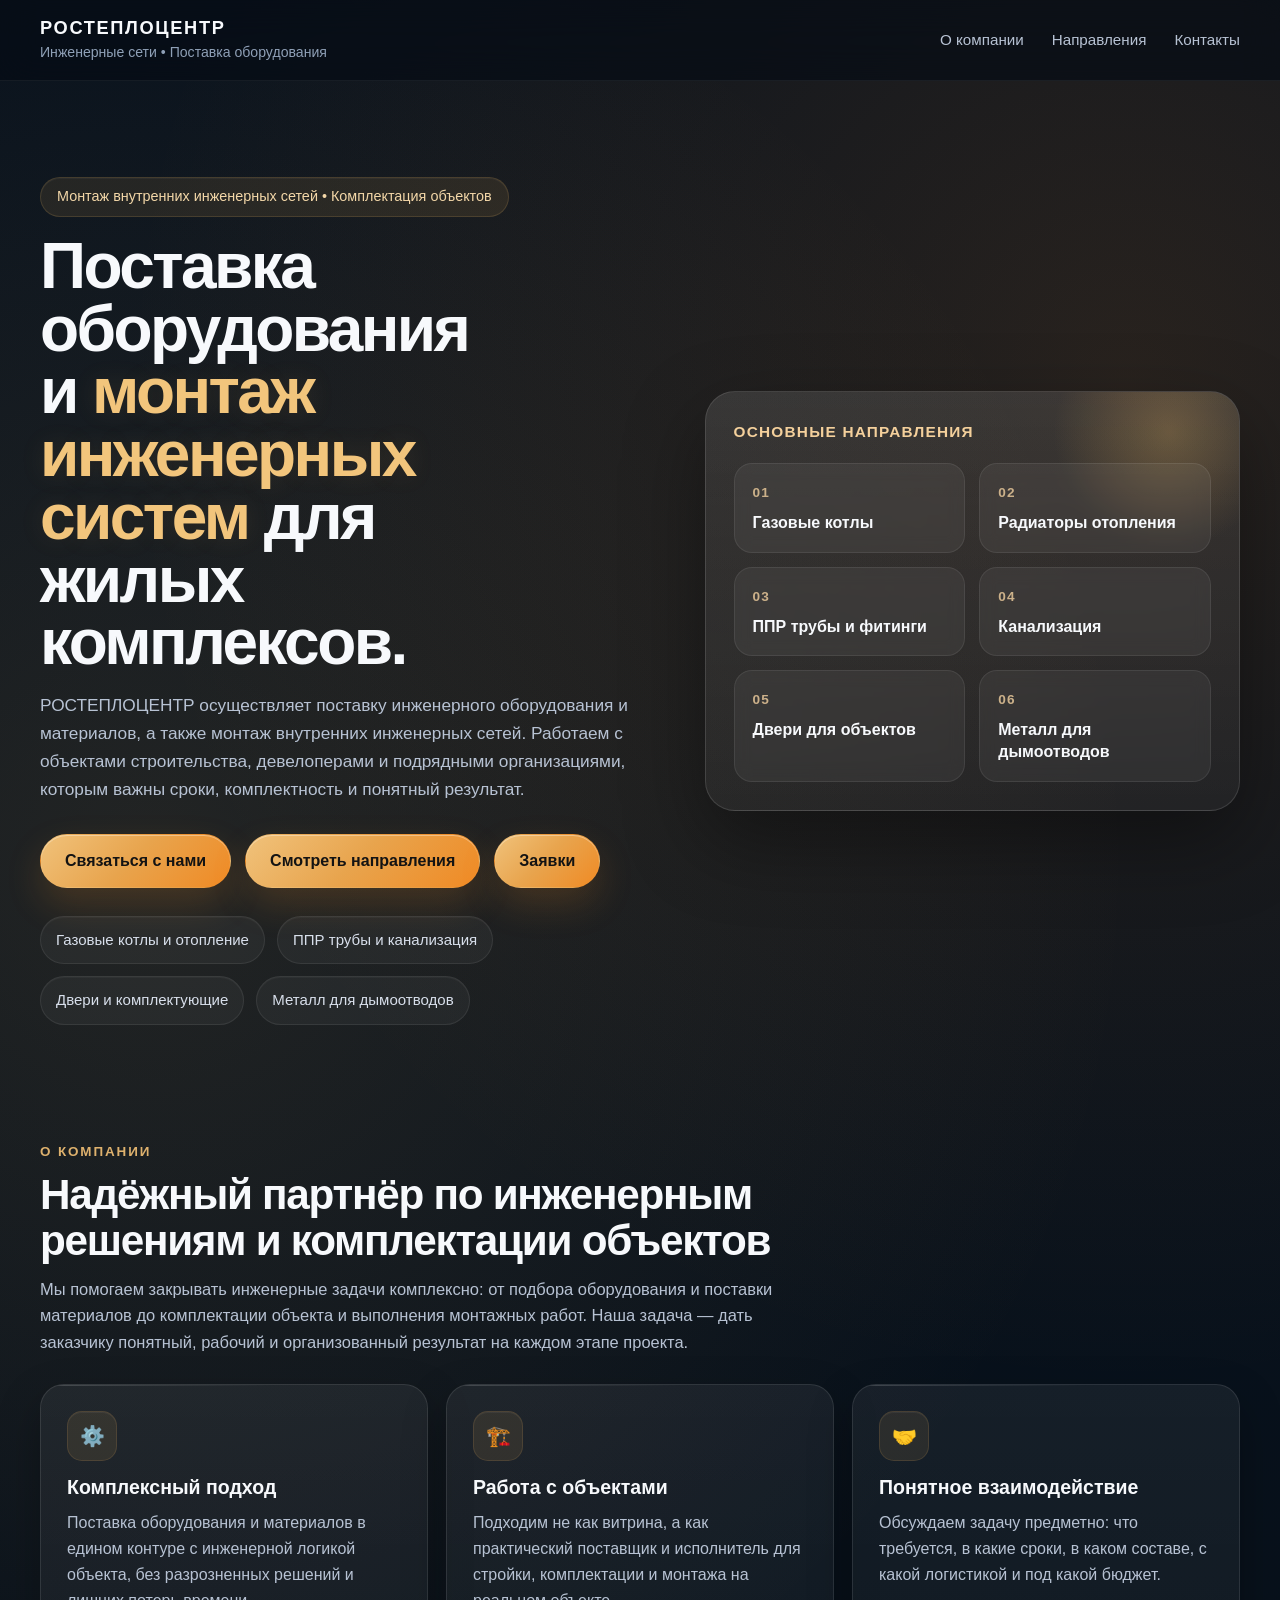
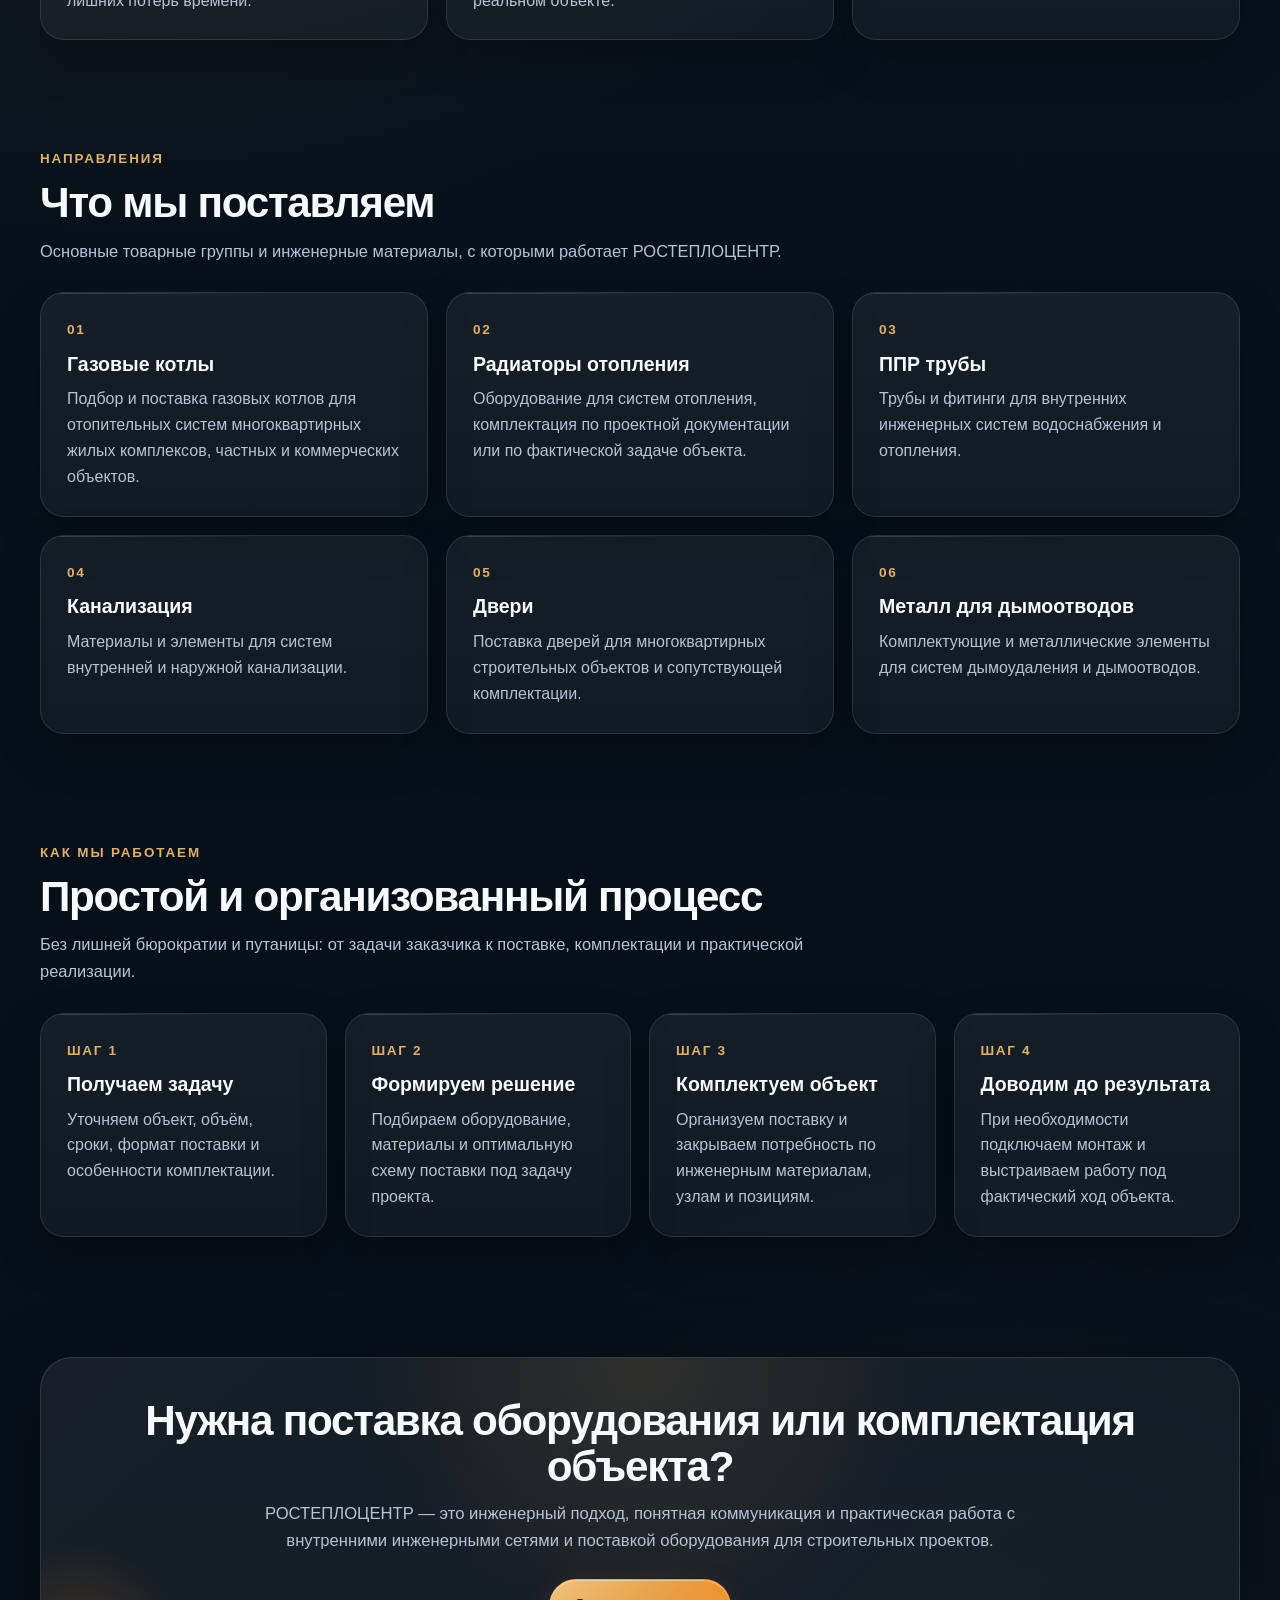
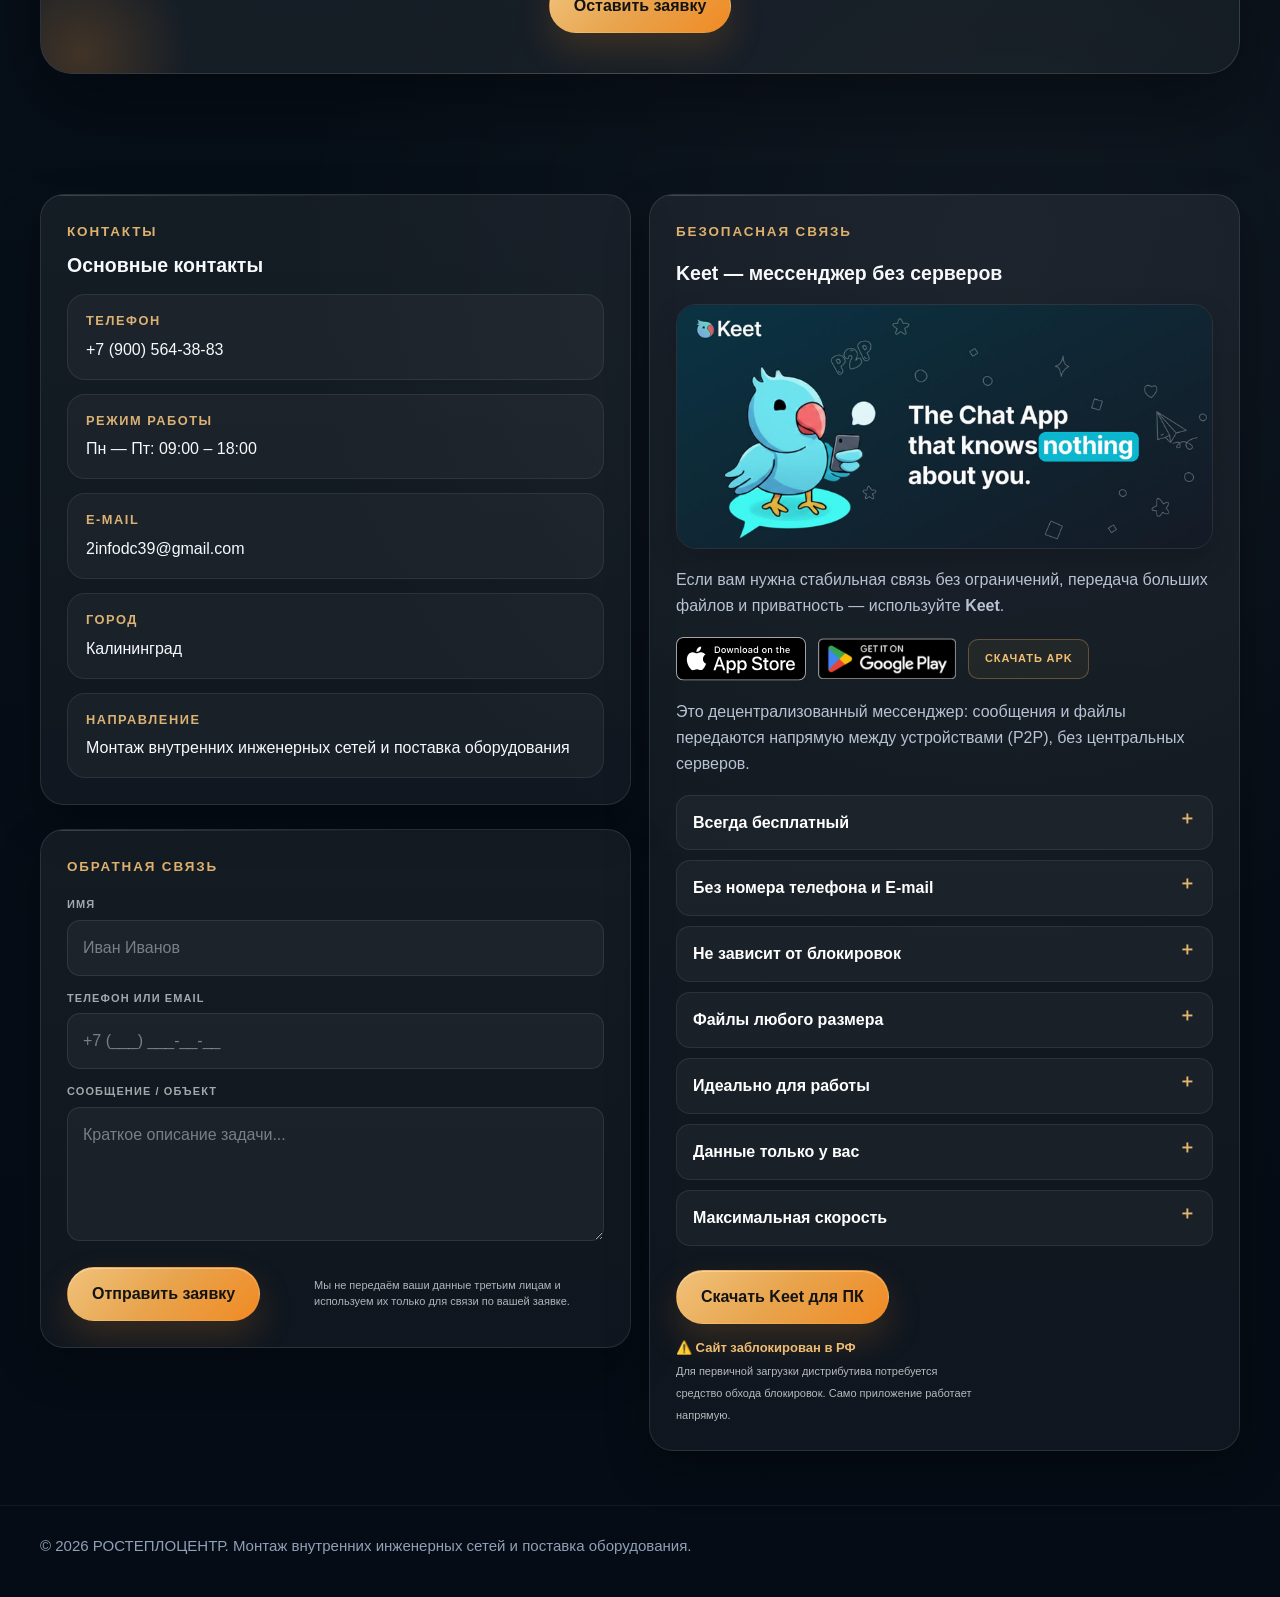
==== commit 034cae9e: "Update index.html" ====
--- a/index.html
+++ b/index.html
@@ -914,7 +914,7 @@
 
           <div class="hero__actions">
             <a class="btn btn--primary" href="#contacts">Связаться с нами</a>
-            <a class="btn btn--ghost" href="#services">Смотреть направления</a>
+            <a class="btn btn--primary" href="#services">Смотреть направления</a>
             <a class="btn btn--primary btn--cta" href="installers.html">Заявки</a>
           </div>
 
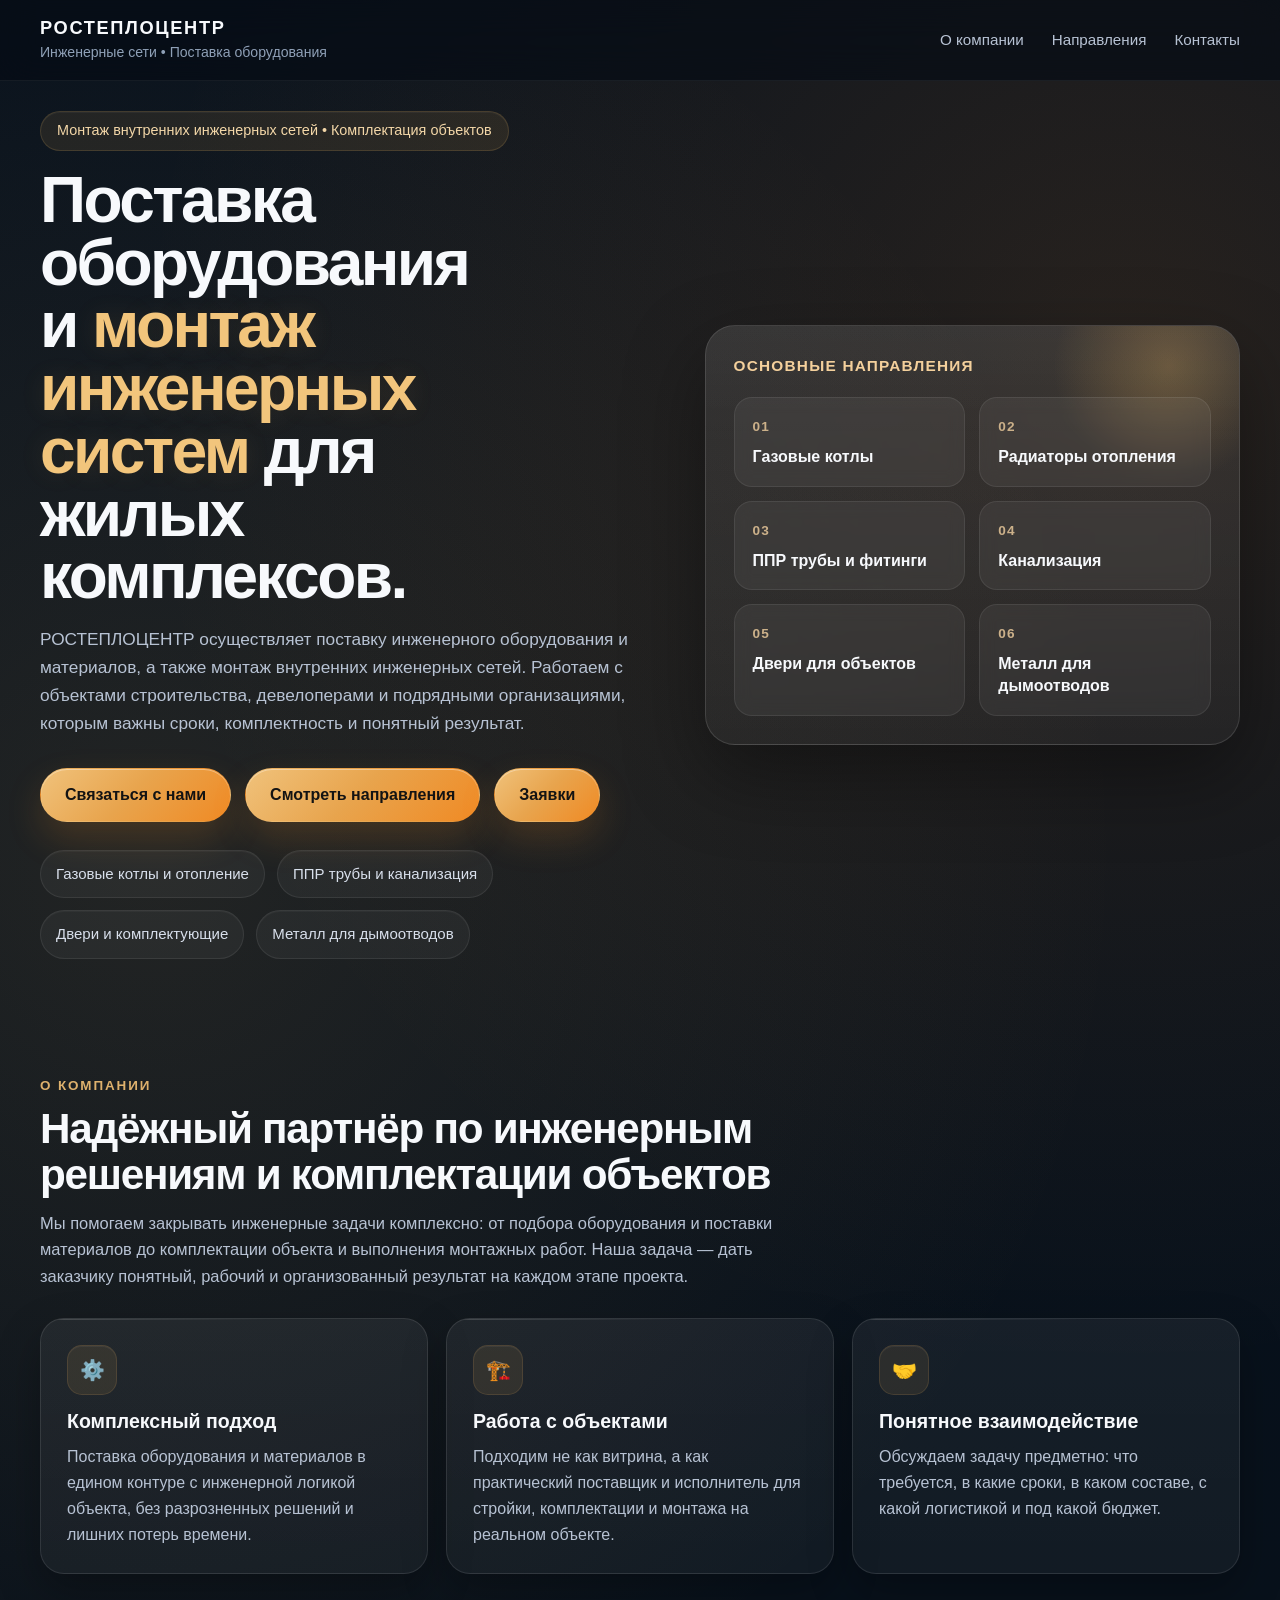
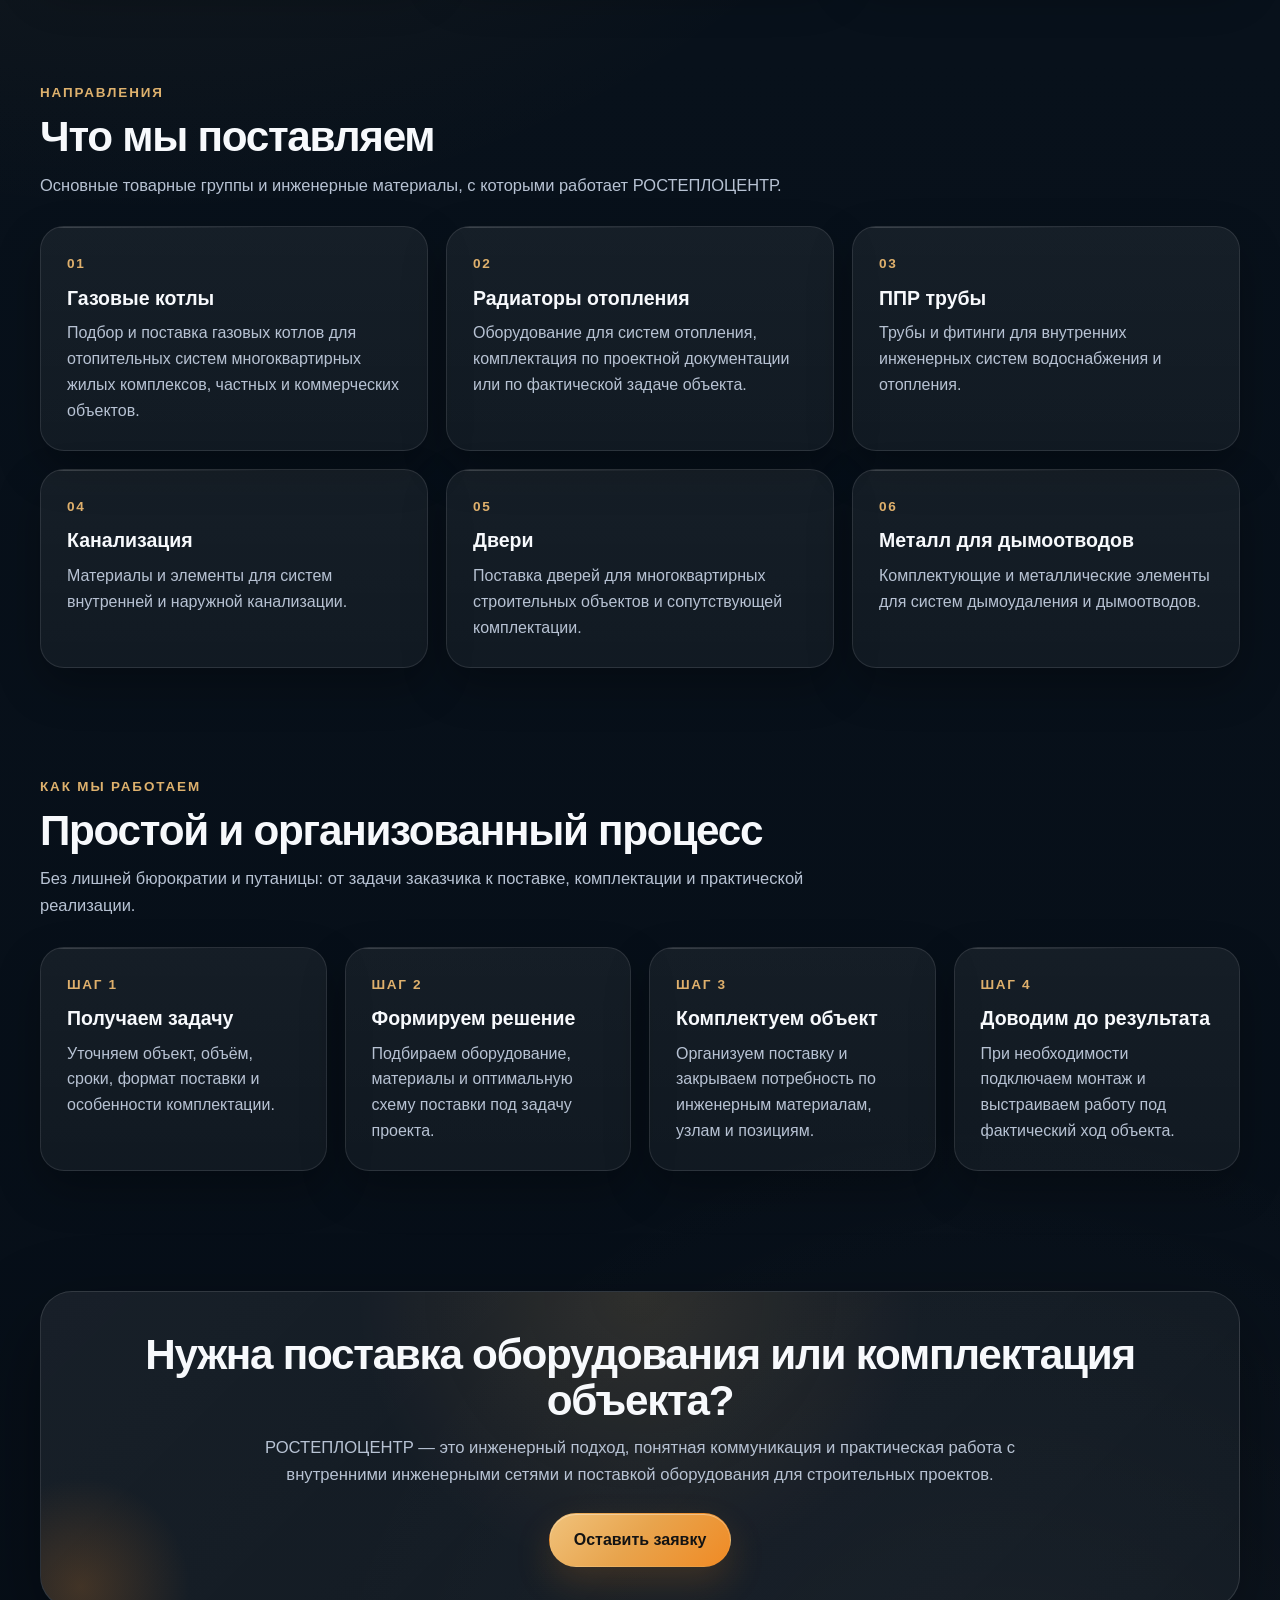
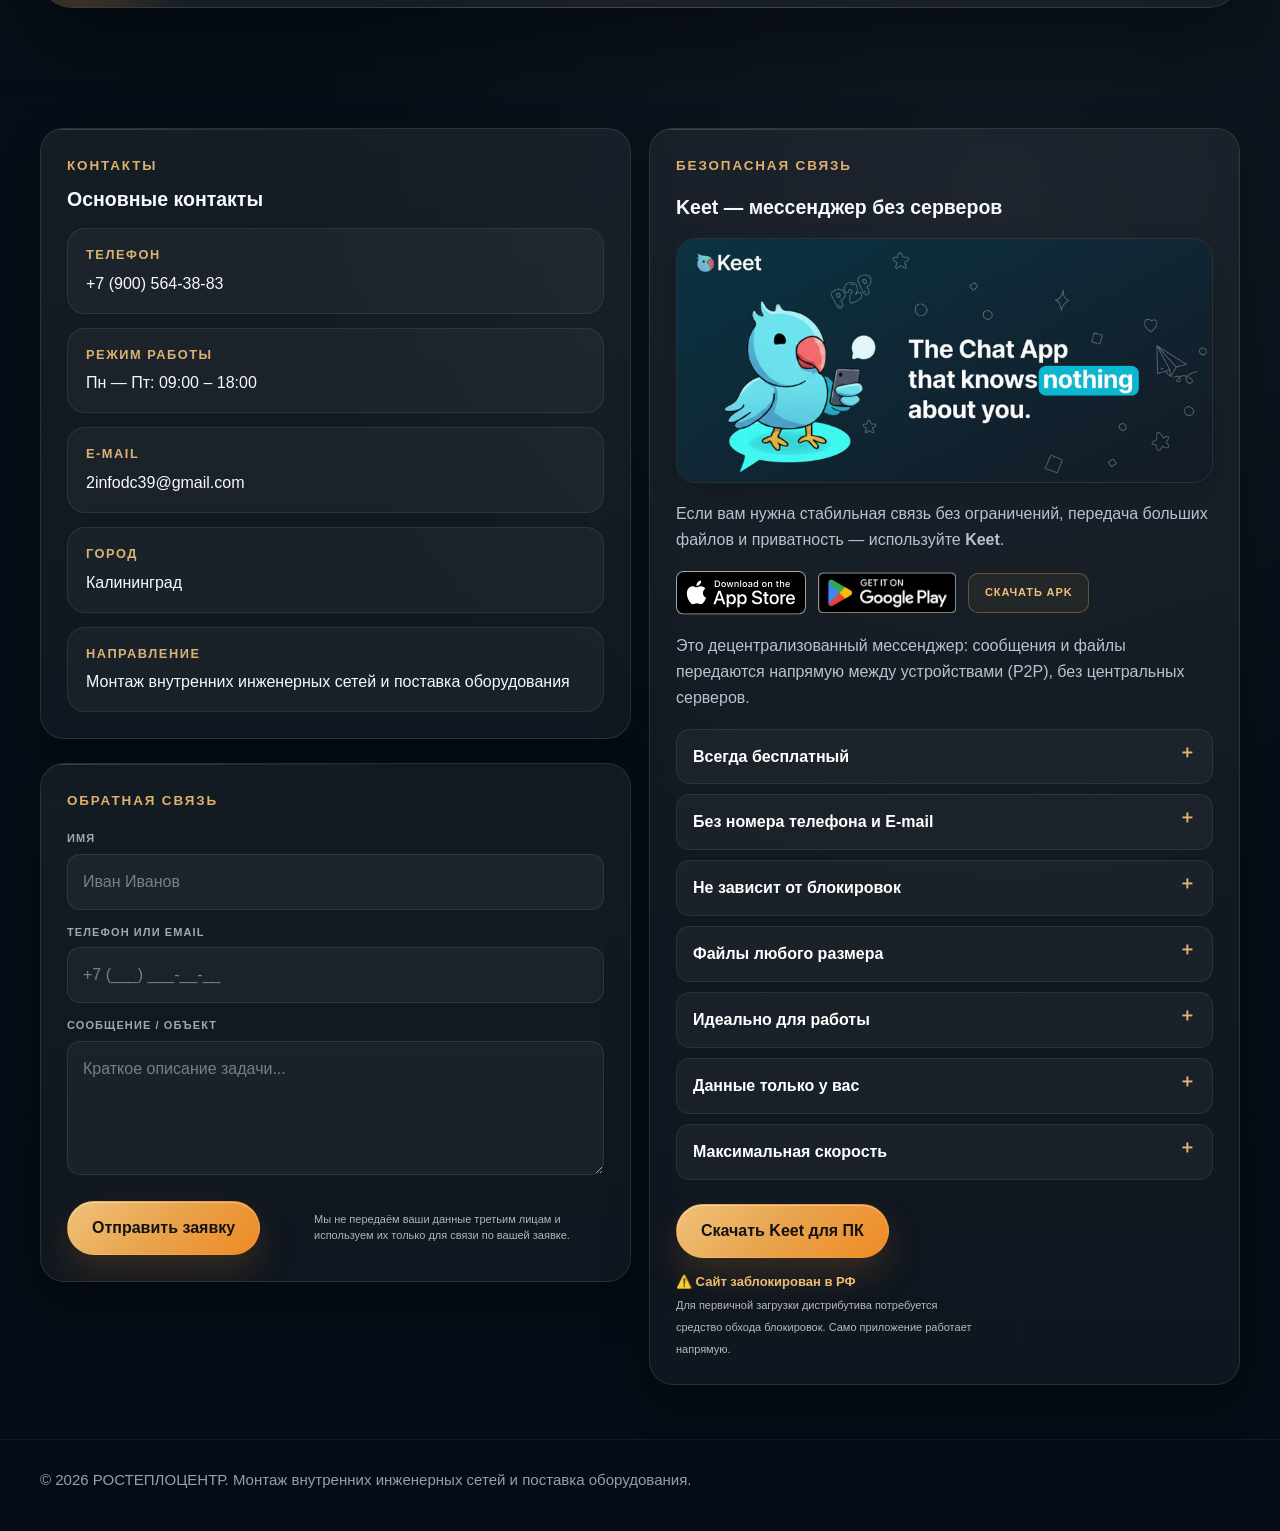
==== commit 1c3719ca: "Update index" ====
--- a/index.html
+++ b/index.html
@@ -227,7 +227,7 @@
     }
 
     .hero {
-      padding: 96px 0 62px;
+      padding: 30px 0 62px;
     }
 
     .hero__grid {
@@ -1333,3 +1333,4 @@
   </script>
 </body>
 </html>
+
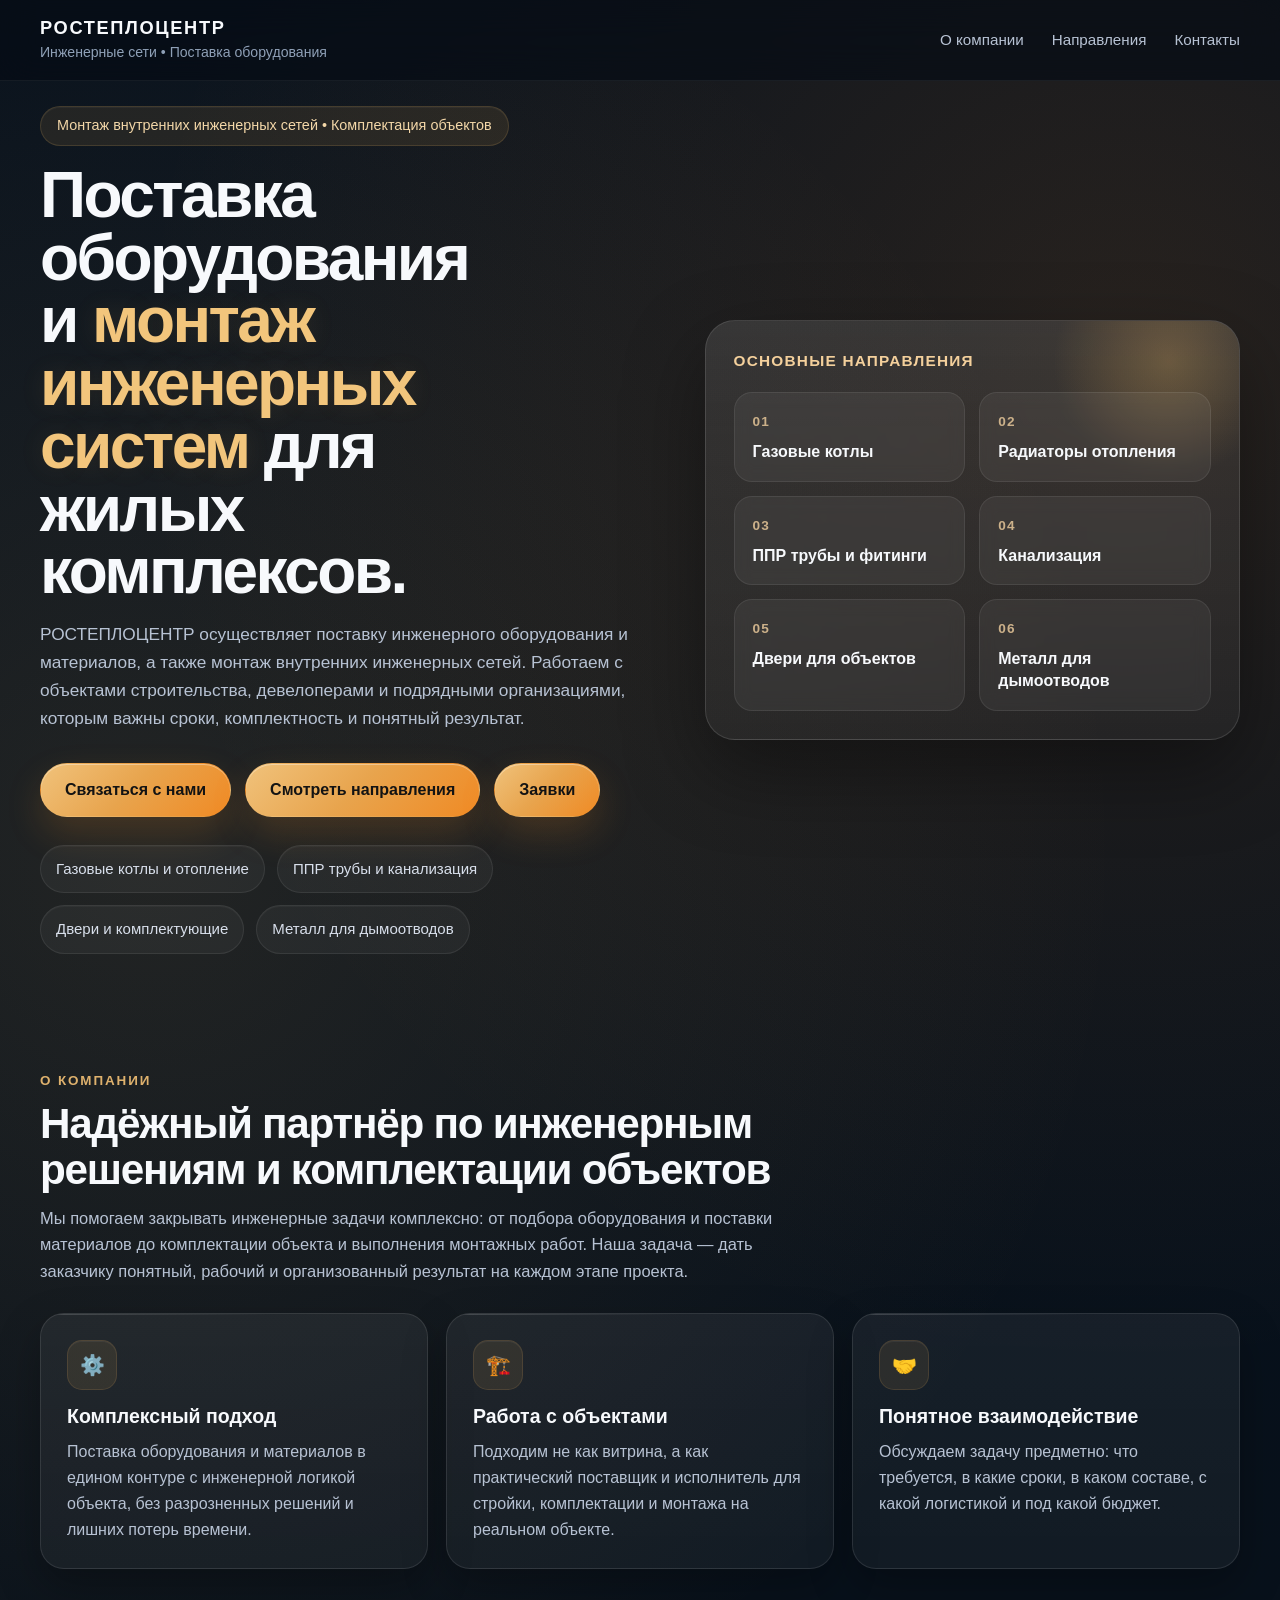
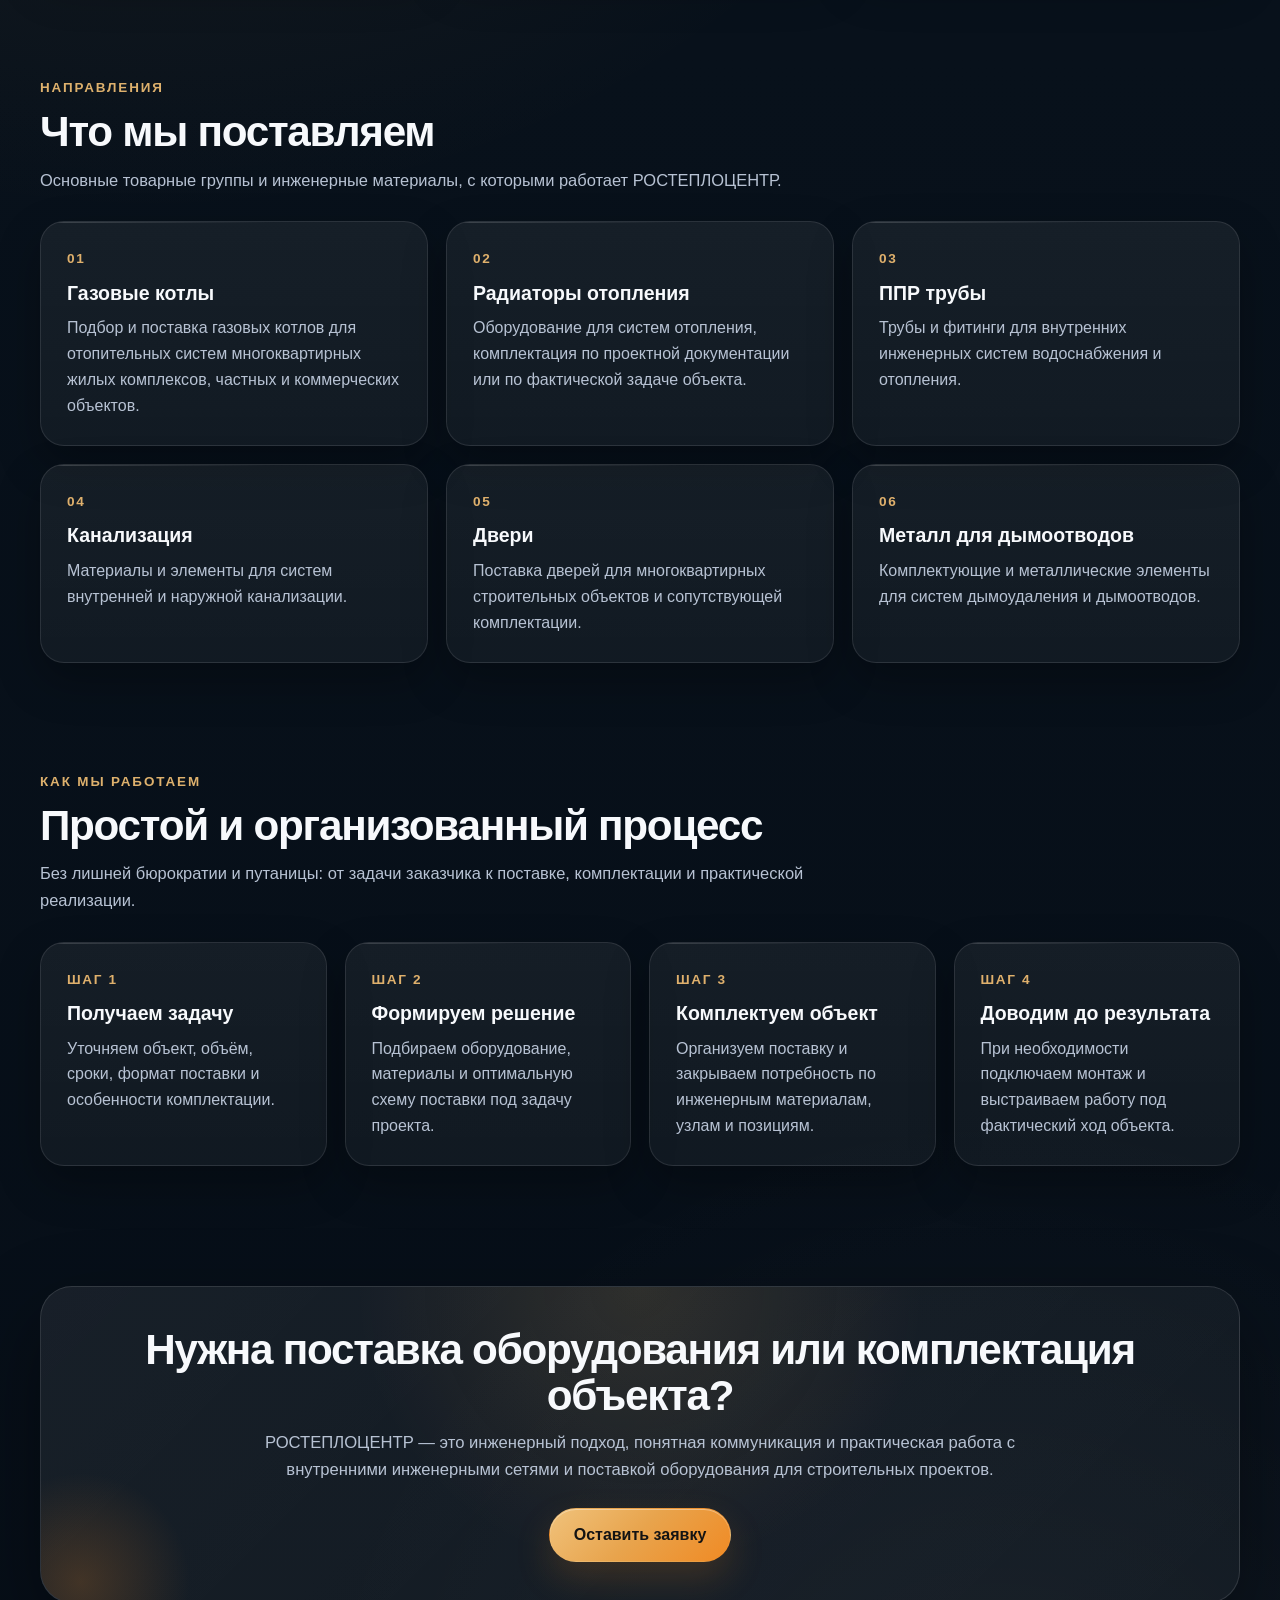
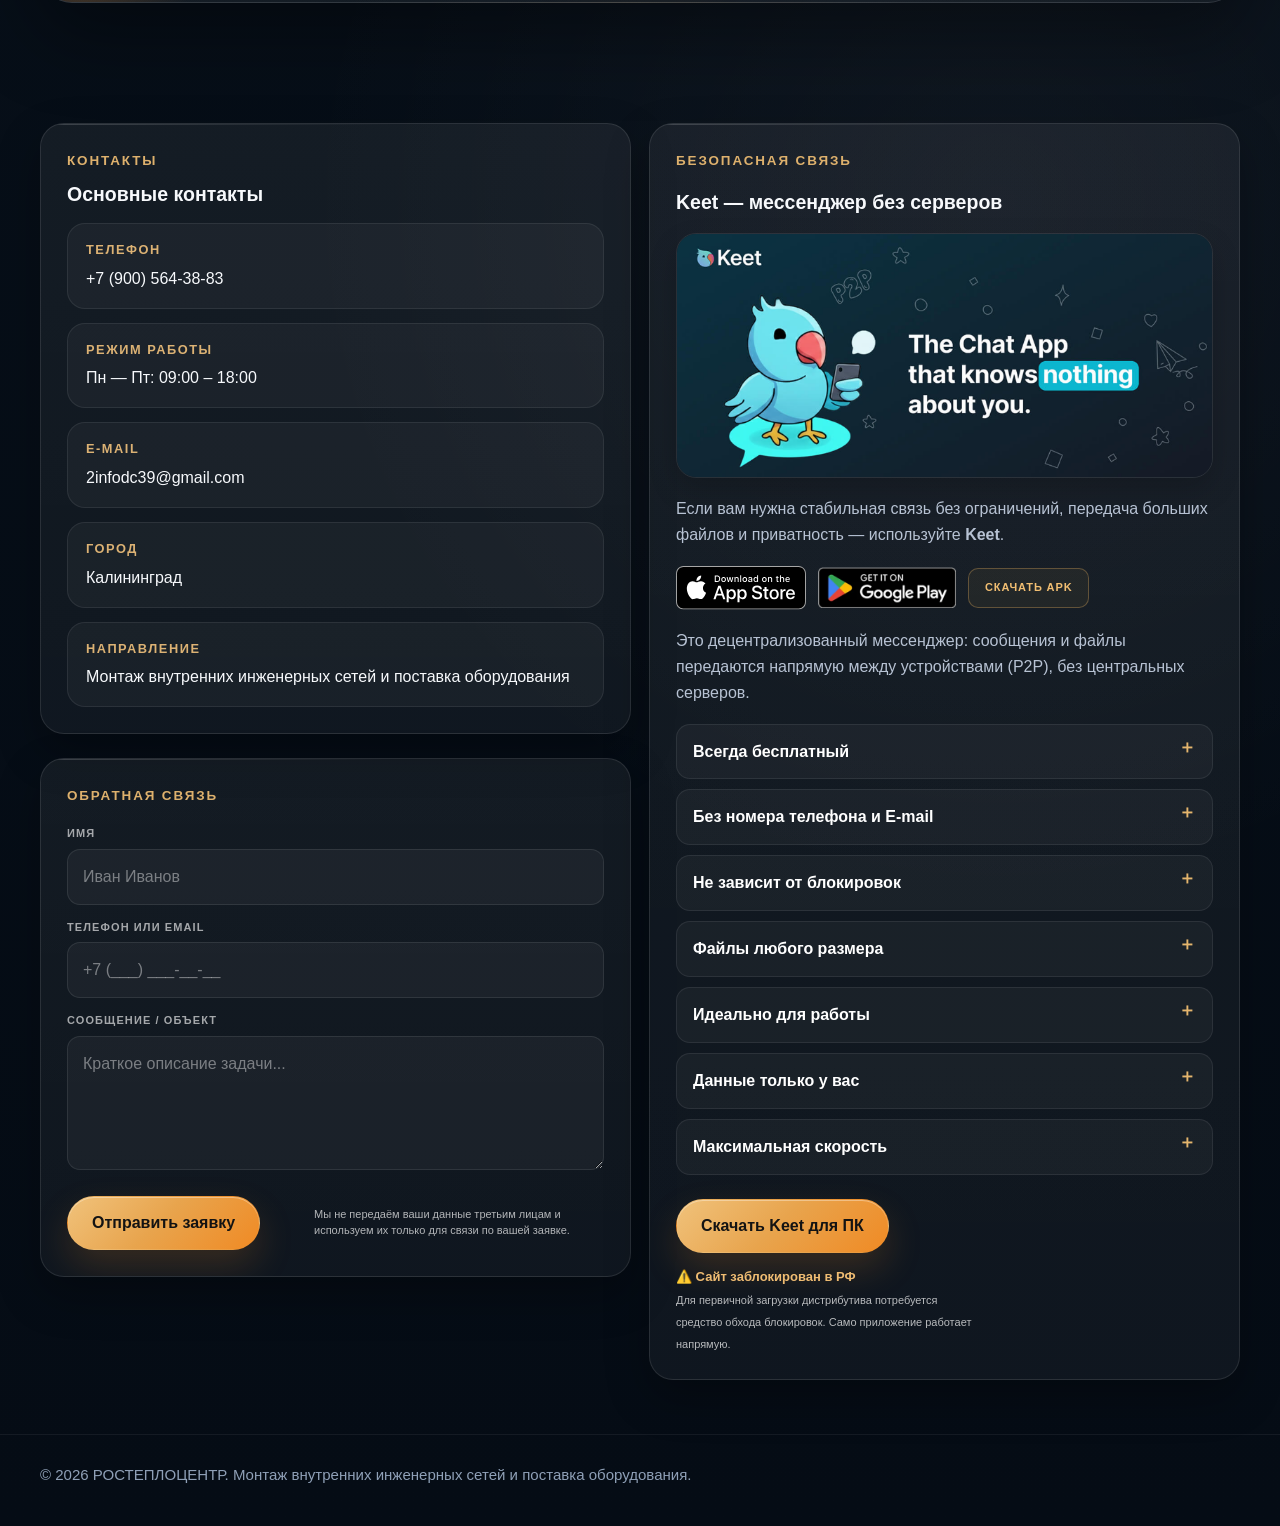
==== commit e4e1b60e: "Update index" ====
--- a/index.html
+++ b/index.html
@@ -227,7 +227,7 @@
     }
 
     .hero {
-      padding: 30px 0 62px;
+      padding: 25px 0 62px;
     }
 
     .hero__grid {
@@ -807,7 +807,7 @@
       }
 
       .hero {
-        padding: 56px 0 38px;
+        padding: 25px 0 38px;
       }
 
       h1 {
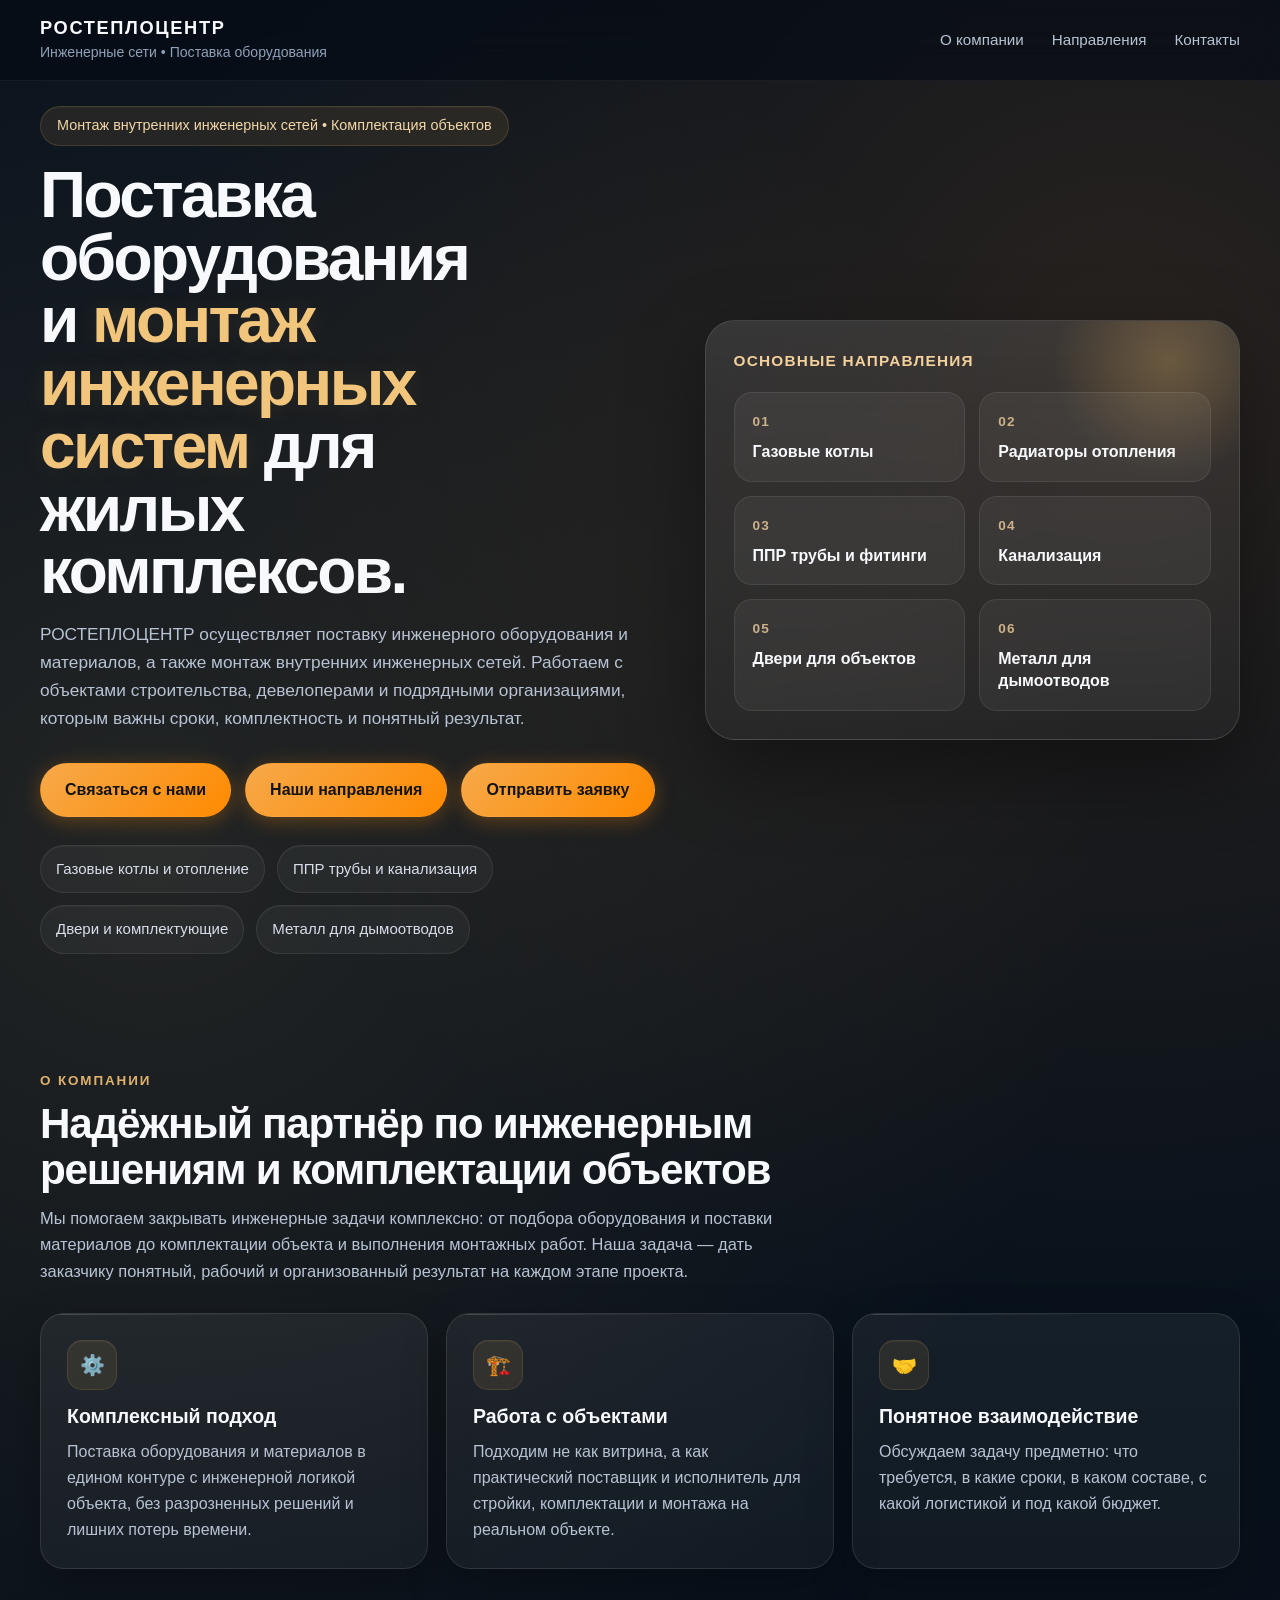
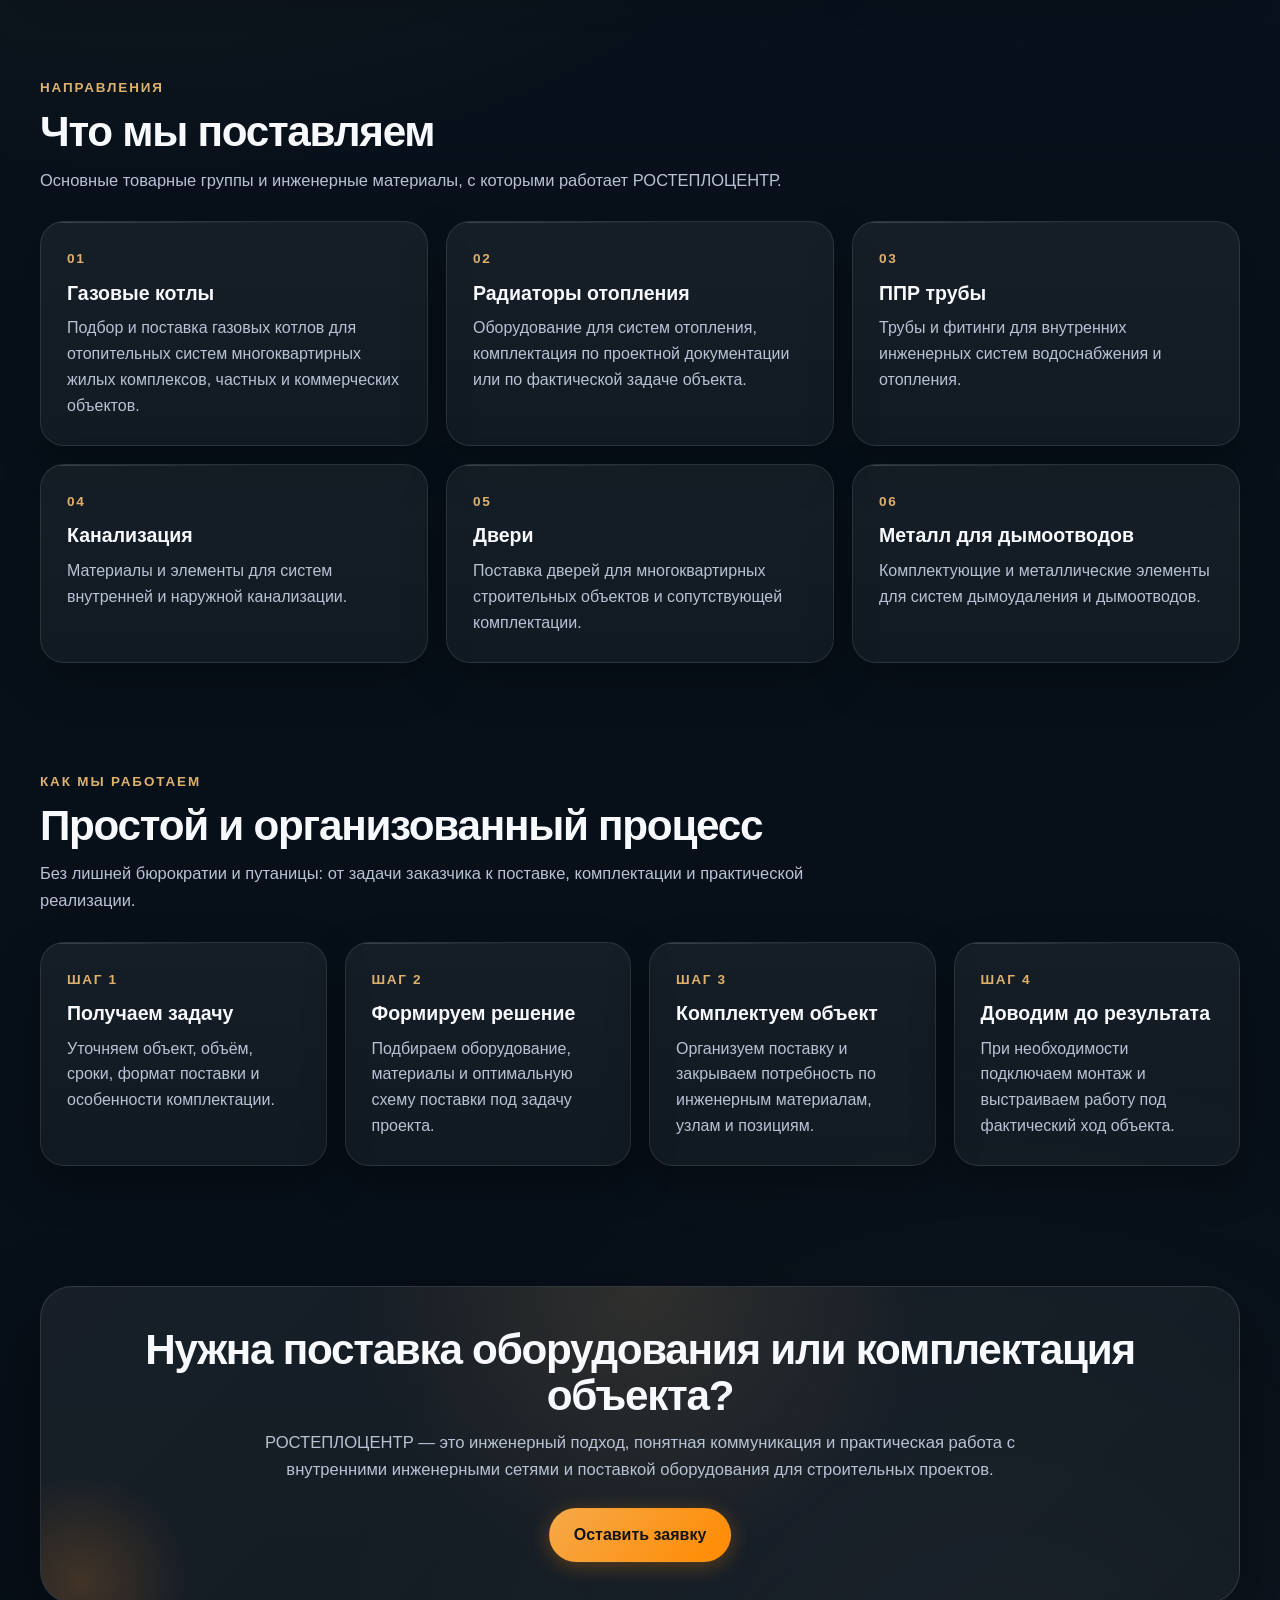
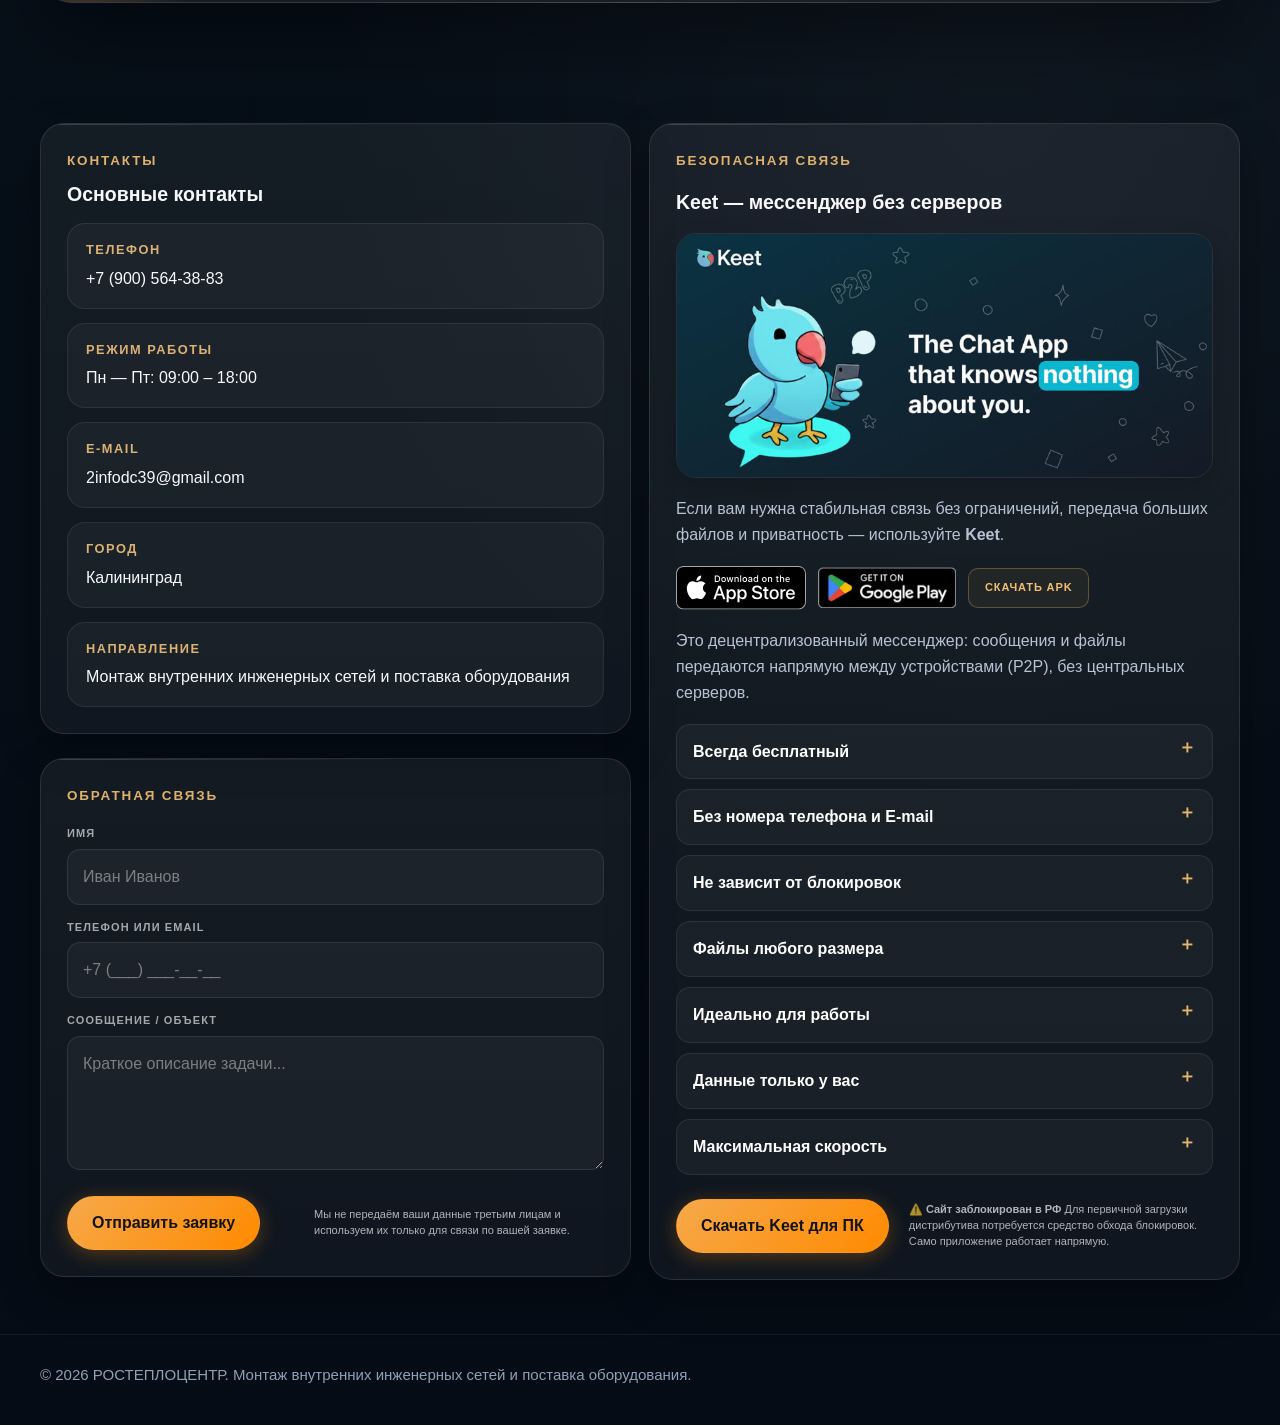
==== commit 2ab4d2b6: "Update index" ====
--- a/index.html
+++ b/index.html
@@ -13,869 +13,14 @@
   <link rel="icon" type="image/png" sizes="16x16" href="favicon-16x16.png">
   <link rel="manifest" href="site.webmanifest">
 
+  <link rel="stylesheet" href="css/site.css">
+  <script src="js/site.js" defer></script>
+
   <meta property="og:type" content="website">
   <meta property="og:title" content="РОСТЕПЛОЦЕНТР — монтаж инженерных сетей">
   <meta property="og:description" content="Поставка инженерного оборудования, комплектация объектов и монтаж внутренних инженерных систем.">
   <meta property="og:image" content="https://rosteplocentre.github.io/apple-touch-icon.png">
 
-  <style>
-    :root {
-      --bg: #07111d;
-      --bg-deep: #050c15;
-      --bg-soft: #0d1726;
-      --surface: rgba(255, 255, 255, 0.05);
-      --surface-2: rgba(255, 255, 255, 0.07);
-      --surface-3: rgba(255, 255, 255, 0.09);
-      --border: rgba(255, 255, 255, 0.1);
-      --border-strong: rgba(255, 255, 255, 0.14);
-      --text: #f7f9fc;
-      --muted: #b7c2d3;
-      --muted-2: #8fa0b7;
-      --accent: #e7b15d;
-      --accent-2: #f28c28;
-      --accent-soft: rgba(231, 177, 93, 0.14);
-      --success: #d6b075;
-      --shadow-xl: 0 30px 80px rgba(0, 0, 0, 0.38);
-      --shadow-lg: 0 18px 44px rgba(0, 0, 0, 0.28);
-      --shadow-md: 0 12px 28px rgba(0, 0, 0, 0.18);
-      --radius-xl: 30px;
-      --radius-lg: 24px;
-      --radius-md: 18px;
-      --radius-sm: 14px;
-      --container: 1200px;
-      --header-height: 80px;
-    }
-
-    * {
-      box-sizing: border-box;
-    }
-
-    html {
-      scroll-behavior: smooth;
-    }
-
-    body {
-      margin: 0;
-      color: var(--text);
-      font-family: Inter, -apple-system, BlinkMacSystemFont, "Segoe UI", Roboto, Arial, sans-serif;
-      line-height: 1.62;
-      background:
-        radial-gradient(circle at 12% 18%, rgba(231, 177, 93, 0.12), transparent 24%),
-        radial-gradient(circle at 88% 8%, rgba(242, 140, 40, 0.14), transparent 22%),
-        radial-gradient(circle at 78% 72%, rgba(255, 255, 255, 0.04), transparent 20%),
-        linear-gradient(180deg, #07111d 0%, #08111b 35%, #050c15 100%);
-      -webkit-font-smoothing: antialiased;
-      text-rendering: optimizeLegibility;
-    }
-
-    img {
-      display: block;
-      max-width: 100%;
-      height: auto;
-    }
-
-    a {
-      color: inherit;
-      text-decoration: none;
-    }
-
-    button,
-    input,
-    textarea {
-      font: inherit;
-    }
-
-    .container {
-      width: min(var(--container), calc(100% - 32px));
-      margin: 0 auto;
-    }
-
-    .site-header {
-      position: sticky;
-      top: 0;
-      z-index: 100;
-      backdrop-filter: blur(18px);
-      background: rgba(5, 12, 21, 0.66);
-      border-bottom: 1px solid rgba(255,255,255,0.06);
-    }
-
-    .site-header__inner {
-      min-height: var(--header-height);
-      display: flex;
-      align-items: center;
-      justify-content: space-between;
-      gap: 24px;
-    }
-
-    .logo {
-      display: flex;
-      flex-direction: column;
-      gap: 5px;
-      min-width: 0;
-    }
-
-    .logo__title {
-      font-size: 1.14rem;
-      font-weight: 800;
-      letter-spacing: 0.09em;
-      line-height: 1.1;
-    }
-
-    .logo__subtitle {
-      font-size: 0.88rem;
-      color: var(--muted-2);
-      line-height: 1.3;
-    }
-
-    .nav {
-      display: flex;
-      align-items: center;
-      gap: 28px;
-      flex-wrap: wrap;
-    }
-
-    .nav a {
-      color: var(--muted);
-      font-size: 0.95rem;
-      position: relative;
-      transition: color 0.2s ease;
-    }
-
-    .nav a::after {
-      content: "";
-      position: absolute;
-      left: 0;
-      bottom: -8px;
-      width: 0;
-      height: 1px;
-      background: linear-gradient(90deg, var(--accent), transparent);
-      transition: width 0.24s ease;
-    }
-
-    .nav a:hover {
-      color: var(--text);
-    }
-
-    .nav a:hover::after {
-      width: 100%;
-    }
-
-    .btn {
-      display: inline-flex;
-      align-items: center;
-      justify-content: center;
-      min-height: 54px;
-      padding: 0 24px;
-      border-radius: 999px;
-      border: 1px solid transparent;
-      font-weight: 700;
-      transition: transform 0.22s ease, box-shadow 0.22s ease, background 0.22s ease, border-color 0.22s ease;
-      cursor: pointer;
-      text-align: center;
-      white-space: nowrap;
-    }
-
-    .btn:hover {
-      transform: translateY(-2px);
-    }
-
-    .btn:active {
-      transform: translateY(0);
-    }
-
-    .btn--primary {
-      color: #131313;
-      background: linear-gradient(135deg, #f0c27b 0%, #e8a44d 48%, #f08a24 100%);
-      box-shadow:
-        0 16px 36px rgba(240, 138, 36, 0.18),
-        inset 0 1px 0 rgba(255,255,255,0.35);
-    }
-
-    .btn--primary:hover {
-      box-shadow:
-        0 20px 44px rgba(240, 138, 36, 0.28),
-        inset 0 1px 0 rgba(255,255,255,0.35);
-    }
-
-    .btn--ghost {
-      color: var(--text);
-      background: rgba(255,255,255,0.04);
-      border-color: rgba(255,255,255,0.1);
-    }
-
-    .btn--ghost:hover {
-      background: rgba(255,255,255,0.08);
-      border-color: rgba(255,255,255,0.16);
-    }
-
-    .btn--cta {
-      position: relative;
-      overflow: hidden;
-    }
-
-    .btn--cta::before {
-      content: "";
-      position: absolute;
-      inset: 0;
-      background: linear-gradient(120deg, transparent 10%, rgba(255,255,255,0.22) 45%, transparent 75%);
-      transform: translateX(-120%);
-      transition: transform 0.6s ease;
-    }
-
-    .btn--cta:hover::before {
-      transform: translateX(120%);
-    }
-
-    .hero {
-      padding: 25px 0 62px;
-    }
-
-    .hero__grid {
-      display: grid;
-      grid-template-columns: minmax(0, 1.08fr) minmax(320px, 0.92fr);
-      gap: 36px;
-      align-items: center;
-    }
-
-    .badge {
-      display: inline-flex;
-      align-items: center;
-      min-height: 40px;
-      padding: 0 16px;
-      border-radius: 999px;
-      font-size: 0.9rem;
-      color: #f3d7a8;
-      background: rgba(231, 177, 93, 0.1);
-      border: 1px solid rgba(231, 177, 93, 0.16);
-      box-shadow: inset 0 1px 0 rgba(255,255,255,0.04);
-      margin-bottom: 18px;
-    }
-
-    h1 {
-      margin: 0 0 18px;
-      font-size: clamp(2.5rem, 5vw, 5rem);
-      line-height: 0.98;
-      letter-spacing: -0.04em;
-      max-width: 12.5ch;
-    }
-
-    .hero__accent {
-      color: #f2c57c;
-      text-shadow: 0 0 26px rgba(231, 177, 93, 0.1);
-    }
-
-    .lead {
-      margin: 0 0 30px;
-      max-width: 760px;
-      color: var(--muted);
-      font-size: 1.08rem;
-    }
-
-    .hero__actions {
-      display: flex;
-      flex-wrap: wrap;
-      gap: 14px;
-      margin-bottom: 28px;
-    }
-
-    .hero__facts {
-      display: flex;
-      flex-wrap: wrap;
-      gap: 12px;
-      list-style: none;
-      padding: 0;
-      margin: 0;
-    }
-
-    .hero__facts li {
-      padding: 11px 15px;
-      border-radius: 999px;
-      color: #d8dfeb;
-      background: rgba(255,255,255,0.045);
-      border: 1px solid rgba(255,255,255,0.08);
-      box-shadow: inset 0 1px 0 rgba(255,255,255,0.03);
-      font-size: 0.94rem;
-    }
-
-    .hero-card {
-      position: relative;
-      padding: 28px;
-      border-radius: var(--radius-xl);
-      background:
-        linear-gradient(180deg, rgba(255,255,255,0.09), rgba(255,255,255,0.04));
-      border: 1px solid rgba(255,255,255,0.12);
-      box-shadow: var(--shadow-xl);
-      overflow: hidden;
-      isolation: isolate;
-    }
-
-    .hero-card::before {
-      content: "";
-      position: absolute;
-      top: -80px;
-      right: -50px;
-      width: 240px;
-      height: 240px;
-      border-radius: 50%;
-      background: radial-gradient(circle, rgba(231, 177, 93, 0.28), transparent 68%);
-      z-index: -1;
-    }
-
-    .hero-card::after {
-      content: "";
-      position: absolute;
-      inset: 0;
-      background: linear-gradient(180deg, rgba(255,255,255,0.02), transparent 28%);
-      pointer-events: none;
-    }
-
-    .hero-card__title {
-      margin-bottom: 18px;
-      font-size: 0.96rem;
-      color: #f4d09b;
-      font-weight: 700;
-      letter-spacing: 0.08em;
-      text-transform: uppercase;
-    }
-
-    .hero-card__grid {
-      display: grid;
-      grid-template-columns: 1fr 1fr;
-      gap: 14px;
-    }
-
-    .mini-card {
-      min-height: 100%;
-      padding: 18px;
-      border-radius: 18px;
-      background: rgba(255,255,255,0.055);
-      border: 1px solid rgba(255,255,255,0.08);
-      backdrop-filter: blur(8px);
-    }
-
-    .mini-card span {
-      display: block;
-      margin-bottom: 8px;
-      color: #ccb18a;
-      font-size: 0.85rem;
-      letter-spacing: 0.08em;
-      font-weight: 700;
-    }
-
-    .mini-card strong {
-      display: block;
-      line-height: 1.35;
-      font-size: 1rem;
-    }
-
-    section {
-      padding: 54px 0;
-      scroll-margin-top: 96px;
-    }
-
-    .section-head {
-      max-width: 790px;
-      margin-bottom: 28px;
-    }
-
-    .kicker {
-      margin-bottom: 10px;
-      color: #deb16d;
-      font-size: 0.84rem;
-      font-weight: 800;
-      letter-spacing: 0.14em;
-      text-transform: uppercase;
-    }
-
-    h2 {
-      margin: 0 0 12px;
-      font-size: clamp(1.95rem, 3.3vw, 3.2rem);
-      line-height: 1.08;
-      letter-spacing: -0.03em;
-    }
-
-    .section-head p {
-      margin: 0;
-      color: var(--muted);
-      font-size: 1.03rem;
-    }
-
-    .services,
-    .advantages,
-    .steps,
-    .contacts-grid {
-      display: grid;
-      gap: 18px;
-    }
-
-    .services,
-    .advantages {
-      grid-template-columns: repeat(3, minmax(0, 1fr));
-    }
-
-    .steps {
-      grid-template-columns: repeat(4, minmax(0, 1fr));
-    }
-
-    .contacts-grid {
-      grid-template-columns: minmax(0, 1fr) minmax(0, 1fr);
-      align-items: start;
-    }
-
-    .stack {
-      display: flex;
-      flex-direction: column;
-      gap: 24px;
-    }
-
-    .card {
-      position: relative;
-      min-width: 0;
-      padding: 26px;
-      border-radius: var(--radius-lg);
-      background:
-        linear-gradient(180deg, rgba(255,255,255,0.06), rgba(255,255,255,0.045));
-      border: 1px solid var(--border);
-      box-shadow: var(--shadow-lg);
-      overflow: hidden;
-    }
-
-    .card::before {
-      content: "";
-      position: absolute;
-      inset: 0 0 auto 0;
-      height: 1px;
-      background: linear-gradient(90deg, rgba(255,255,255,0.18), transparent 60%);
-      pointer-events: none;
-    }
-
-    .card h3 {
-      margin: 0 0 10px;
-      font-size: 1.22rem;
-      line-height: 1.28;
-    }
-
-    .card p {
-      margin: 0;
-      color: var(--muted);
-    }
-
-    .service__num,
-    .step__num {
-      margin-bottom: 10px;
-      color: #dfb06c;
-      font-size: 0.85rem;
-      font-weight: 800;
-      letter-spacing: 0.12em;
-      text-transform: uppercase;
-    }
-
-    .advantage__icon {
-      width: 50px;
-      height: 50px;
-      margin-bottom: 14px;
-      display: grid;
-      place-items: center;
-      border-radius: 15px;
-      font-size: 1.25rem;
-      background: rgba(231, 177, 93, 0.1);
-      border: 1px solid rgba(231, 177, 93, 0.14);
-      box-shadow: inset 0 1px 0 rgba(255,255,255,0.05);
-    }
-
-    .cta {
-      padding: 66px 0;
-    }
-
-    .cta__box {
-      position: relative;
-      padding: 40px 34px;
-      border-radius: 32px;
-      text-align: center;
-      background:
-        radial-gradient(circle at top center, rgba(231, 177, 93, 0.12), transparent 42%),
-        linear-gradient(135deg, rgba(255,255,255,0.07), rgba(255,255,255,0.04));
-      border: 1px solid rgba(255,255,255,0.12);
-      box-shadow: var(--shadow-xl);
-      overflow: hidden;
-    }
-
-    .cta__box::after {
-      content: "";
-      position: absolute;
-      inset: auto auto -90px -70px;
-      width: 220px;
-      height: 220px;
-      border-radius: 50%;
-      background: radial-gradient(circle, rgba(242, 140, 40, 0.2), transparent 70%);
-      pointer-events: none;
-    }
-
-    .cta__box p {
-      max-width: 760px;
-      margin: 0 auto 24px;
-      color: var(--muted);
-      font-size: 1.04rem;
-    }
-
-    .contact-list {
-      display: grid;
-      gap: 14px;
-      margin-top: 16px;
-    }
-
-    .contact-item {
-      padding: 16px 18px;
-      border-radius: 18px;
-      background: rgba(255,255,255,0.04);
-      border: 1px solid rgba(255,255,255,0.08);
-    }
-
-    .contact-item__label {
-      margin-bottom: 5px;
-      color: #dcb274;
-      font-size: 0.8rem;
-      letter-spacing: 0.12em;
-      text-transform: uppercase;
-      font-weight: 800;
-    }
-
-    .contact-item__value {
-      color: var(--text);
-      font-size: 1rem;
-      word-break: break-word;
-    }
-
-    .contact-item__value a:hover {
-      color: #f0c988;
-    }
-
-    .contact-form-card,
-    .keet-card {
-      display: flex;
-      flex-direction: column;
-      gap: 18px;
-    }
-
-    .contact-form-card .kicker,
-    .keet-card .kicker,
-    .contact-form-card h3,
-    .keet-card h3 {
-      margin: 0;
-    }
-
-    .contact-form-card form {
-      display: flex;
-      flex-direction: column;
-      gap: 14px;
-    }
-
-    .contact-form-card label {
-      display: block;
-      margin-bottom: 6px;
-      color: rgba(255,255,255,0.62);
-      font-size: 11px;
-      font-weight: 800;
-      letter-spacing: 0.1em;
-      text-transform: uppercase;
-    }
-
-    .contact-form-card input,
-    .contact-form-card textarea {
-      width: 100%;
-      padding: 14px 15px;
-      color: #fff;
-      background: rgba(255,255,255,0.045);
-      border: 1px solid rgba(255,255,255,0.09);
-      border-radius: 13px;
-      outline: none;
-      transition: border-color 0.2s ease, box-shadow 0.2s ease, background 0.2s ease;
-    }
-
-    .contact-form-card input::placeholder,
-    .contact-form-card textarea::placeholder {
-      color: rgba(255,255,255,0.42);
-    }
-
-    .contact-form-card textarea {
-      min-height: 125px;
-      resize: vertical;
-    }
-
-    .contact-form-card input:focus,
-    .contact-form-card textarea:focus {
-      background: rgba(255,255,255,0.065);
-      border-color: rgba(231, 177, 93, 0.45);
-      box-shadow: 0 0 0 3px rgba(231, 177, 93, 0.08);
-    }
-
-    .form-actions {
-      display: flex;
-      align-items: center;
-      justify-content: space-between;
-      gap: 14px;
-      flex-wrap: wrap;
-      margin-top: 4px;
-    }
-
-    .form-note {
-      max-width: 290px;
-      color: rgba(255,255,255,0.68);
-      font-size: 11px;
-      line-height: 1.45;
-    }
-
-    #form-thanks {
-      display: none;
-      text-align: center;
-      padding: 32px 0 10px;
-    }
-
-    #form-thanks h4 {
-      margin: 0 0 10px;
-      color: #f0bd74;
-      font-size: 1.1rem;
-    }
-
-    #form-thanks p {
-      margin: 0;
-      color: rgba(255,255,255,0.72);
-      font-size: 0.9rem;
-    }
-
-    .keet-card__image {
-      border-radius: 20px;
-      border: 1px solid rgba(255,255,255,0.08);
-      box-shadow: var(--shadow-md);
-    }
-
-    .keet-card p {
-      color: var(--muted);
-    }
-
-    .keet-store-badges {
-      display: flex;
-      align-items: center;
-      flex-wrap: wrap;
-      gap: 12px;
-    }
-
-    .keet-store-badges a {
-      display: inline-flex;
-      align-items: center;
-    }
-
-    .download-apk {
-      display: inline-flex;
-      align-items: center;
-      justify-content: center;
-      min-height: 40px;
-      padding: 0 16px;
-      border-radius: 10px;
-      background: rgba(231, 177, 93, 0.06);
-      border: 1px solid rgba(231, 177, 93, 0.32);
-      color: #f1be72;
-      font-size: 11px;
-      font-weight: 800;
-      letter-spacing: 0.08em;
-      text-transform: uppercase;
-      transition: all 0.2s ease;
-    }
-
-    .download-apk:hover {
-      background: rgba(231, 177, 93, 0.1);
-      border-color: rgba(231, 177, 93, 0.5);
-    }
-
-    .keet-features {
-      display: flex;
-      flex-direction: column;
-      gap: 10px;
-    }
-
-    .keet-features details {
-      padding: 14px 16px;
-      border-radius: 14px;
-      background: rgba(255,255,255,0.04);
-      border: 1px solid rgba(255,255,255,0.08);
-      transition: background 0.2s ease, border-color 0.2s ease;
-    }
-
-    .keet-features details:hover {
-      background: rgba(255,255,255,0.055);
-      border-color: rgba(255,255,255,0.12);
-    }
-
-    .keet-features summary {
-      position: relative;
-      padding-right: 26px;
-      font-weight: 700;
-      color: #fff;
-      list-style: none;
-      cursor: pointer;
-    }
-
-    .keet-features summary::-webkit-details-marker {
-      display: none;
-    }
-
-    .keet-features summary::after {
-      content: "＋";
-      position: absolute;
-      right: 0;
-      top: 0;
-      color: #e4b56d;
-      font-size: 1.1rem;
-      line-height: 1;
-    }
-
-    .keet-features details[open] summary::after {
-      content: "−";
-    }
-
-    .keet-features p {
-      margin-top: 10px;
-      color: var(--muted);
-      font-size: 0.95rem;
-    }
-
-    .secure-contact__actions {
-      margin-top: 6px;
-    }
-
-    .action-wrapper {
-      display: flex;
-      align-items: center;
-      gap: 15px;
-      flex-wrap: wrap;
-    }
-
-    .blocking-notice {
-      max-width: 310px;
-      line-height: 1.35;
-    }
-
-    .blocking-notice strong {
-      display: block;
-      margin-bottom: 3px;
-      color: #efbc72;
-      font-size: 13px;
-    }
-
-    .blocking-notice span {
-      color: rgba(255,255,255,0.7);
-      font-size: 11px;
-    }
-
-    .footer {
-      padding: 28px 0 38px;
-      border-top: 1px solid rgba(255,255,255,0.06);
-      color: var(--muted-2);
-      font-size: 0.94rem;
-    }
-
-    @media (max-width: 1100px) {
-      .hero__grid {
-        grid-template-columns: 1fr;
-      }
-
-      .services,
-      .advantages {
-        grid-template-columns: repeat(2, minmax(0, 1fr));
-      }
-
-      .steps {
-        grid-template-columns: repeat(2, minmax(0, 1fr));
-      }
-
-      .contacts-grid {
-        grid-template-columns: 1fr;
-      }
-    }
-
-    @media (max-width: 760px) {
-      :root {
-        --header-height: 70px;
-      }
-
-      .container {
-        width: min(var(--container), calc(100% - 20px));
-      }
-
-      .nav {
-        display: none;
-      }
-
-      .hero {
-        padding: 25px 0 38px;
-      }
-
-      h1 {
-        max-width: none;
-        font-size: clamp(2.1rem, 10vw, 3.25rem);
-      }
-
-      .lead {
-        font-size: 1rem;
-      }
-
-      .hero__actions,
-      .form-actions,
-      .action-wrapper {
-        flex-direction: column;
-        align-items: stretch;
-      }
-
-      .btn,
-      .form-actions .btn,
-      .action-wrapper .btn {
-        width: 100%;
-      }
-
-      .hero-card,
-      .card,
-      .cta__box {
-        padding: 20px;
-      }
-
-      .hero-card__grid,
-      .services,
-      .advantages,
-      .steps {
-        grid-template-columns: 1fr;
-      }
-
-      section {
-        padding: 40px 0;
-      }
-
-      .hero__facts li {
-        width: 100%;
-        border-radius: 16px;
-      }
-
-      .form-note,
-      .blocking-notice {
-        max-width: none;
-      }
-
-      .badge {
-        min-height: auto;
-        padding: 10px 14px;
-        line-height: 1.4;
-      }
-    }
-
-    @media (max-width: 420px) {
-      .logo__title {
-        font-size: 1rem;
-      }
-
-      .logo__subtitle {
-        font-size: 0.8rem;
-      }
-    }
-  </style>
 </head>
 <body>
 
@@ -913,9 +58,9 @@
           </p>
 
           <div class="hero__actions">
-            <a class="btn btn--primary" href="#contacts">Связаться с нами</a>
-            <a class="btn btn--primary" href="#services">Смотреть направления</a>
-            <a class="btn btn--primary btn--cta" href="installers.html">Заявки</a>
+            <a class="btn btn--primary btn--cta" href="#contacts">Связаться с нами</a>
+            <a class="btn btn--primary btn--cta" href="#services">Наши направления</a>
+            <a class="btn btn--primary btn--cta" href="installers.html">Отправить заявку</a>
           </div>
 
           <ul class="hero__facts">
@@ -1106,7 +251,7 @@
             РОСТЕПЛОЦЕНТР — это инженерный подход, понятная коммуникация и практическая работа
             с внутренними инженерными сетями и поставкой оборудования для строительных проектов.
           </p>
-          <a class="btn btn--primary" href="#contact-form">Оставить заявку</a>
+          <a class="btn btn--primary btn--cta" href="#contact-form">Оставить заявку</a>
         </div>
       </div>
     </section>
@@ -1173,7 +318,7 @@
                 </div>
 
                 <div class="form-actions">
-                  <button type="submit" class="btn btn--primary">
+                  <button type="submit" class="btn btn--primary btn--cta">
                     Отправить заявку
                   </button>
 
@@ -1261,11 +406,11 @@
 
             <div class="secure-contact__actions">
               <div class="action-wrapper">
-                <a href="https://keet.io/download/" target="_blank" rel="noopener" class="btn btn--primary">
+                <a href="https://keet.io/download/" target="_blank" rel="noopener" class="btn btn--primary btn--cta">
                   Скачать Keet для ПК
                 </a>
 
-                <div class="blocking-notice">
+                <div class="form-note">
                   <strong>⚠️ Сайт заблокирован в РФ</strong>
                   <span>Для первичной загрузки дистрибутива потребуется средство обхода блокировок. Само приложение работает напрямую.</span>
                 </div>
@@ -1283,54 +428,6 @@
     </div>
   </footer>
 
-  <script>
-    const contactForm = document.getElementById('contact-form');
-    const formThanks = document.getElementById('form-thanks');
-
-    if (contactForm && formThanks) {
-      contactForm.addEventListener('submit', async function (e) {
-        e.preventDefault();
-
-        const submitButton = contactForm.querySelector('button[type="submit"]');
-        const originalButtonText = submitButton ? submitButton.textContent : '';
-
-        if (submitButton) {
-          submitButton.disabled = true;
-          submitButton.textContent = 'Отправка...';
-        }
-
-        const formData = new FormData(contactForm);
-
-        try {
-          const response = await fetch(contactForm.action, {
-            method: 'POST',
-            body: formData,
-            headers: {
-              'Accept': 'application/json'
-            }
-          });
-
-          if (response.ok) {
-            contactForm.style.display = 'none';
-            formThanks.style.display = 'block';
-            contactForm.reset();
-          } else {
-            alert('Не удалось отправить заявку. Попробуйте ещё раз.');
-            if (submitButton) {
-              submitButton.disabled = false;
-              submitButton.textContent = originalButtonText;
-            }
-          }
-        } catch (error) {
-          alert('Ошибка соединения. Попробуйте ещё раз.');
-          if (submitButton) {
-            submitButton.disabled = false;
-            submitButton.textContent = originalButtonText;
-          }
-        }
-      });
-    }
-  </script>
 </body>
 </html>
 
--- a/css/site.css
+++ b/css/site.css
@@ -0,0 +1,878 @@
+:root {
+  --bg: #07111d;
+  --bg-deep: #050c15;
+  --bg-soft: #0d1726;
+  --surface: rgba(255, 255, 255, 0.05);
+  --surface-2: rgba(255, 255, 255, 0.07);
+  --surface-3: rgba(255, 255, 255, 0.09);
+  --border: rgba(255, 255, 255, 0.1);
+  --border-strong: rgba(255, 255, 255, 0.14);
+  --text: #f7f9fc;
+  --muted: #b7c2d3;
+  --muted-2: #8fa0b7;
+  --accent: #e7b15d;
+  --accent-2: #f28c28;
+  --accent-soft: rgba(231, 177, 93, 0.14);
+  --success: #d6b075;
+  --shadow-xl: 0 30px 80px rgba(0, 0, 0, 0.38);
+  --shadow-lg: 0 18px 44px rgba(0, 0, 0, 0.28);
+  --shadow-md: 0 12px 28px rgba(0, 0, 0, 0.18);
+  --radius-xl: 30px;
+  --radius-lg: 24px;
+  --radius-md: 18px;
+  --radius-sm: 14px;
+  --container: 1200px;
+  --header-height: 80px;
+}
+
+* {
+  box-sizing: border-box;
+}
+
+html {
+  scroll-behavior: smooth;
+}
+
+body {
+  margin: 0;
+  color: var(--text);
+  font-family: Inter, -apple-system, BlinkMacSystemFont, "Segoe UI", Roboto, Arial, sans-serif;
+  line-height: 1.62;
+  background:
+    radial-gradient(circle at 12% 18%, rgba(231, 177, 93, 0.12), transparent 24%),
+    radial-gradient(circle at 88% 8%, rgba(242, 140, 40, 0.14), transparent 22%),
+    radial-gradient(circle at 78% 72%, rgba(255, 255, 255, 0.04), transparent 20%),
+    linear-gradient(180deg, #07111d 0%, #08111b 35%, #050c15 100%);
+  -webkit-font-smoothing: antialiased;
+  text-rendering: optimizeLegibility;
+}
+
+img {
+  display: block;
+  max-width: 100%;
+  height: auto;
+}
+
+a {
+  color: inherit;
+  text-decoration: none;
+}
+
+button,
+input,
+textarea {
+  font: inherit;
+}
+
+.container {
+  width: min(var(--container), calc(100% - 32px));
+  margin: 0 auto;
+}
+
+.site-header {
+  position: sticky;
+  top: 0;
+  z-index: 100;
+  backdrop-filter: blur(18px);
+  background: rgba(5, 12, 21, 0.66);
+  border-bottom: 1px solid rgba(255,255,255,0.06);
+}
+
+.site-header__inner {
+  min-height: var(--header-height);
+  display: flex;
+  align-items: center;
+  justify-content: space-between;
+  gap: 24px;
+}
+
+.logo {
+  display: flex;
+  flex-direction: column;
+  gap: 5px;
+  min-width: 0;
+}
+
+.logo__title {
+  font-size: 1.14rem;
+  font-weight: 800;
+  letter-spacing: 0.09em;
+  line-height: 1.1;
+}
+
+.logo__subtitle {
+  font-size: 0.88rem;
+  color: var(--muted-2);
+  line-height: 1.3;
+}
+
+.nav {
+  display: flex;
+  align-items: center;
+  gap: 28px;
+  flex-wrap: wrap;
+}
+
+.nav a {
+  color: var(--muted);
+  font-size: 0.95rem;
+  position: relative;
+  transition: color 0.2s ease;
+}
+
+.nav a::after {
+  content: "";
+  position: absolute;
+  left: 0;
+  bottom: -8px;
+  width: 0;
+  height: 1px;
+  background: linear-gradient(90deg, var(--accent), transparent);
+  transition: width 0.24s ease;
+}
+
+.nav a:hover {
+  color: var(--text);
+}
+
+.nav a:hover::after {
+  width: 100%;
+}
+
+.btn {
+  display: inline-flex;
+  align-items: center;
+  justify-content: center;
+  min-height: 54px;
+  padding: 0 24px;
+  border-radius: 999px;
+  border: 1px solid transparent;
+  font-weight: 700;
+  transition: transform 0.22s ease, box-shadow 0.22s ease, background 0.22s ease, border-color 0.22s ease;
+  cursor: pointer;
+  text-align: center;
+  white-space: nowrap;
+}
+
+.btn:hover {
+  transform: translateY(-2px);
+}
+
+.btn:active {
+  transform: translateY(0);
+}
+
+.btn--primary {
+  color: #131313;
+  background: linear-gradient(135deg, #f0c27b 0%, #e8a44d 48%, #f08a24 100%);
+  box-shadow:
+    0 16px 36px rgba(240, 138, 36, 0.18),
+    inset 0 1px 0 rgba(255,255,255,0.35);
+}
+
+.btn--primary:hover {
+  box-shadow:
+    0 20px 44px rgba(240, 138, 36, 0.28),
+    inset 0 1px 0 rgba(255,255,255,0.35);
+}
+
+.btn--ghost {
+  color: var(--text);
+  background: rgba(255,255,255,0.04);
+  border-color: rgba(255,255,255,0.1);
+}
+
+.btn--ghost:hover {
+  background: rgba(255,255,255,0.08);
+  border-color: rgba(255,255,255,0.16);
+}
+
+.btn--cta {
+  position: relative;
+  overflow: hidden;
+}
+
+.btn--cta::before {
+  content: "";
+  position: absolute;
+  inset: 0;
+  background: linear-gradient(120deg, transparent 10%, rgba(255,255,255,0.22) 45%, transparent 75%);
+  transform: translateX(-120%);
+  transition: transform 0.6s ease;
+}
+
+.btn--cta:hover::before {
+  transform: translateX(120%);
+}
+
+.hero {
+  padding: 25px 0 62px;
+}
+
+.hero__grid {
+  display: grid;
+  grid-template-columns: minmax(0, 1.08fr) minmax(320px, 0.92fr);
+  gap: 36px;
+  align-items: center;
+}
+
+.badge {
+  display: inline-flex;
+  align-items: center;
+  min-height: 40px;
+  padding: 0 16px;
+  border-radius: 999px;
+  font-size: 0.9rem;
+  color: #f3d7a8;
+  background: rgba(231, 177, 93, 0.1);
+  border: 1px solid rgba(231, 177, 93, 0.16);
+  box-shadow: inset 0 1px 0 rgba(255,255,255,0.04);
+  margin-bottom: 18px;
+}
+
+h1 {
+  margin: 0 0 18px;
+  font-size: clamp(2.5rem, 5vw, 5rem);
+  line-height: 0.98;
+  letter-spacing: -0.04em;
+  max-width: 12.5ch;
+}
+
+.hero__accent {
+  color: #f2c57c;
+  text-shadow: 0 0 26px rgba(231, 177, 93, 0.1);
+}
+
+.lead {
+  margin: 0 0 30px;
+  max-width: 760px;
+  color: var(--muted);
+  font-size: 1.08rem;
+}
+
+.hero__actions {
+  display: flex;
+  flex-wrap: wrap;
+  gap: 14px;
+  margin-bottom: 28px;
+}
+
+.hero__facts {
+  display: flex;
+  flex-wrap: wrap;
+  gap: 12px;
+  list-style: none;
+  padding: 0;
+  margin: 0;
+}
+
+.hero__facts li {
+  padding: 11px 15px;
+  border-radius: 999px;
+  color: #d8dfeb;
+  background: rgba(255,255,255,0.045);
+  border: 1px solid rgba(255,255,255,0.08);
+  box-shadow: inset 0 1px 0 rgba(255,255,255,0.03);
+  font-size: 0.94rem;
+}
+
+.hero-card {
+  position: relative;
+  padding: 28px;
+  border-radius: var(--radius-xl);
+  background:
+    linear-gradient(180deg, rgba(255,255,255,0.09), rgba(255,255,255,0.04));
+  border: 1px solid rgba(255,255,255,0.12);
+  box-shadow: var(--shadow-xl);
+  overflow: hidden;
+  isolation: isolate;
+}
+
+.hero-card::before {
+  content: "";
+  position: absolute;
+  top: -80px;
+  right: -50px;
+  width: 240px;
+  height: 240px;
+  border-radius: 50%;
+  background: radial-gradient(circle, rgba(231, 177, 93, 0.28), transparent 68%);
+  z-index: -1;
+}
+
+.hero-card::after {
+  content: "";
+  position: absolute;
+  inset: 0;
+  background: linear-gradient(180deg, rgba(255,255,255,0.02), transparent 28%);
+  pointer-events: none;
+}
+
+.hero-card__title {
+  margin-bottom: 18px;
+  font-size: 0.96rem;
+  color: #f4d09b;
+  font-weight: 700;
+  letter-spacing: 0.08em;
+  text-transform: uppercase;
+}
+
+.hero-card__grid {
+  display: grid;
+  grid-template-columns: 1fr 1fr;
+  gap: 14px;
+}
+
+.mini-card {
+  min-height: 100%;
+  padding: 18px;
+  border-radius: 18px;
+  background: rgba(255,255,255,0.055);
+  border: 1px solid rgba(255,255,255,0.08);
+  backdrop-filter: blur(8px);
+}
+
+.mini-card span {
+  display: block;
+  margin-bottom: 8px;
+  color: #ccb18a;
+  font-size: 0.85rem;
+  letter-spacing: 0.08em;
+  font-weight: 700;
+}
+
+.mini-card strong {
+  display: block;
+  line-height: 1.35;
+  font-size: 1rem;
+}
+
+section {
+  padding: 54px 0;
+  scroll-margin-top: 96px;
+}
+
+.section-head {
+  max-width: 790px;
+  margin-bottom: 28px;
+}
+
+.kicker {
+  margin-bottom: 10px;
+  color: #deb16d;
+  font-size: 0.84rem;
+  font-weight: 800;
+  letter-spacing: 0.14em;
+  text-transform: uppercase;
+}
+
+h2 {
+  margin: 0 0 12px;
+  font-size: clamp(1.95rem, 3.3vw, 3.2rem);
+  line-height: 1.08;
+  letter-spacing: -0.03em;
+}
+
+.section-head p {
+  margin: 0;
+  color: var(--muted);
+  font-size: 1.03rem;
+}
+
+.services,
+.advantages,
+.steps,
+.contacts-grid {
+  display: grid;
+  gap: 18px;
+}
+
+.services,
+.advantages {
+  grid-template-columns: repeat(3, minmax(0, 1fr));
+}
+
+.steps {
+  grid-template-columns: repeat(4, minmax(0, 1fr));
+}
+
+.contacts-grid {
+  grid-template-columns: minmax(0, 1fr) minmax(0, 1fr);
+  align-items: start;
+}
+
+.stack {
+  display: flex;
+  flex-direction: column;
+  gap: 24px;
+}
+
+.card {
+  position: relative;
+  min-width: 0;
+  padding: 26px;
+  border-radius: var(--radius-lg);
+  background:
+    linear-gradient(180deg, rgba(255,255,255,0.06), rgba(255,255,255,0.045));
+  border: 1px solid var(--border);
+  box-shadow: var(--shadow-lg);
+  overflow: hidden;
+}
+
+.card::before {
+  content: "";
+  position: absolute;
+  inset: 0 0 auto 0;
+  height: 1px;
+  background: linear-gradient(90deg, rgba(255,255,255,0.18), transparent 60%);
+  pointer-events: none;
+}
+
+.card h3 {
+  margin: 0 0 10px;
+  font-size: 1.22rem;
+  line-height: 1.28;
+}
+
+.card p {
+  margin: 0;
+  color: var(--muted);
+}
+
+.service__num,
+.step__num {
+  margin-bottom: 10px;
+  color: #dfb06c;
+  font-size: 0.85rem;
+  font-weight: 800;
+  letter-spacing: 0.12em;
+  text-transform: uppercase;
+}
+
+.advantage__icon {
+  width: 50px;
+  height: 50px;
+  margin-bottom: 14px;
+  display: grid;
+  place-items: center;
+  border-radius: 15px;
+  font-size: 1.25rem;
+  background: rgba(231, 177, 93, 0.1);
+  border: 1px solid rgba(231, 177, 93, 0.14);
+  box-shadow: inset 0 1px 0 rgba(255,255,255,0.05);
+}
+
+.cta {
+  padding: 66px 0;
+}
+
+.cta__box {
+  position: relative;
+  padding: 40px 34px;
+  border-radius: 32px;
+  text-align: center;
+  background:
+    radial-gradient(circle at top center, rgba(231, 177, 93, 0.12), transparent 42%),
+    linear-gradient(135deg, rgba(255,255,255,0.07), rgba(255,255,255,0.04));
+  border: 1px solid rgba(255,255,255,0.12);
+  box-shadow: var(--shadow-xl);
+  overflow: hidden;
+}
+
+.cta__box::after {
+  content: "";
+  position: absolute;
+  inset: auto auto -90px -70px;
+  width: 220px;
+  height: 220px;
+  border-radius: 50%;
+  background: radial-gradient(circle, rgba(242, 140, 40, 0.2), transparent 70%);
+  pointer-events: none;
+}
+
+.cta__box p {
+  max-width: 760px;
+  margin: 0 auto 24px;
+  color: var(--muted);
+  font-size: 1.04rem;
+}
+
+.contact-list {
+  display: grid;
+  gap: 14px;
+  margin-top: 16px;
+}
+
+.contact-item {
+  padding: 16px 18px;
+  border-radius: 18px;
+  background: rgba(255,255,255,0.04);
+  border: 1px solid rgba(255,255,255,0.08);
+}
+
+.contact-item__label {
+  margin-bottom: 5px;
+  color: #dcb274;
+  font-size: 0.8rem;
+  letter-spacing: 0.12em;
+  text-transform: uppercase;
+  font-weight: 800;
+}
+
+.contact-item__value {
+  color: var(--text);
+  font-size: 1rem;
+  word-break: break-word;
+}
+
+.contact-item__value a:hover {
+  color: #f0c988;
+}
+
+.contact-form-card,
+.keet-card {
+  display: flex;
+  flex-direction: column;
+  gap: 18px;
+}
+
+.contact-form-card .kicker,
+.keet-card .kicker,
+.contact-form-card h3,
+.keet-card h3 {
+  margin: 0;
+}
+
+.contact-form-card form {
+  display: flex;
+  flex-direction: column;
+  gap: 14px;
+}
+
+.contact-form-card label {
+  display: block;
+  margin-bottom: 6px;
+  color: rgba(255,255,255,0.62);
+  font-size: 11px;
+  font-weight: 800;
+  letter-spacing: 0.1em;
+  text-transform: uppercase;
+}
+
+.contact-form-card input,
+.contact-form-card textarea {
+  width: 100%;
+  padding: 14px 15px;
+  color: #fff;
+  background: rgba(255,255,255,0.045);
+  border: 1px solid rgba(255,255,255,0.09);
+  border-radius: 13px;
+  outline: none;
+  transition: border-color 0.2s ease, box-shadow 0.2s ease, background 0.2s ease;
+}
+
+.contact-form-card input::placeholder,
+.contact-form-card textarea::placeholder {
+  color: rgba(255,255,255,0.42);
+}
+
+.contact-form-card textarea {
+  min-height: 125px;
+  resize: vertical;
+}
+
+.contact-form-card input:focus,
+.contact-form-card textarea:focus {
+  background: rgba(255,255,255,0.065);
+  border-color: rgba(231, 177, 93, 0.45);
+  box-shadow: 0 0 0 3px rgba(231, 177, 93, 0.08);
+}
+
+.form-actions {
+  display: flex;
+  align-items: center;
+  justify-content: space-between;
+  gap: 14px;
+  flex-wrap: wrap;
+  margin-top: 4px;
+}
+
+.form-note {
+  max-width: 290px;
+  color: rgba(255,255,255,0.68);
+  font-size: 11px;
+  line-height: 1.45;
+}
+
+#form-thanks {
+  display: none;
+  text-align: center;
+  padding: 32px 0 10px;
+}
+
+#form-thanks h4 {
+  margin: 0 0 10px;
+  color: #f0bd74;
+  font-size: 1.1rem;
+}
+
+#form-thanks p {
+  margin: 0;
+  color: rgba(255,255,255,0.72);
+  font-size: 0.9rem;
+}
+
+.keet-card__image {
+  border-radius: 20px;
+  border: 1px solid rgba(255,255,255,0.08);
+  box-shadow: var(--shadow-md);
+}
+
+.keet-card p {
+  color: var(--muted);
+}
+
+.keet-store-badges {
+  display: flex;
+  align-items: center;
+  flex-wrap: wrap;
+  gap: 12px;
+}
+
+.keet-store-badges a {
+  display: inline-flex;
+  align-items: center;
+}
+
+.download-apk {
+  display: inline-flex;
+  align-items: center;
+  justify-content: center;
+  min-height: 40px;
+  padding: 0 16px;
+  border-radius: 10px;
+  background: rgba(231, 177, 93, 0.06);
+  border: 1px solid rgba(231, 177, 93, 0.32);
+  color: #f1be72;
+  font-size: 11px;
+  font-weight: 800;
+  letter-spacing: 0.08em;
+  text-transform: uppercase;
+  transition: all 0.2s ease;
+}
+
+.download-apk:hover {
+  background: rgba(231, 177, 93, 0.1);
+  border-color: rgba(231, 177, 93, 0.5);
+}
+
+.keet-features {
+  display: flex;
+  flex-direction: column;
+  gap: 10px;
+}
+
+.keet-features details {
+  padding: 14px 16px;
+  border-radius: 14px;
+  background: rgba(255,255,255,0.04);
+  border: 1px solid rgba(255,255,255,0.08);
+  transition: background 0.2s ease, border-color 0.2s ease;
+}
+
+.keet-features details:hover {
+  background: rgba(255,255,255,0.055);
+  border-color: rgba(255,255,255,0.12);
+}
+
+.keet-features summary {
+  position: relative;
+  padding-right: 26px;
+  font-weight: 700;
+  color: #fff;
+  list-style: none;
+  cursor: pointer;
+}
+
+.keet-features summary::-webkit-details-marker {
+  display: none;
+}
+
+.keet-features summary::after {
+  content: "＋";
+  position: absolute;
+  right: 0;
+  top: 0;
+  color: #e4b56d;
+  font-size: 1.1rem;
+  line-height: 1;
+}
+
+.keet-features details[open] summary::after {
+  content: "−";
+}
+
+.keet-features p {
+  margin-top: 10px;
+  color: var(--muted);
+  font-size: 0.95rem;
+}
+
+.secure-contact__actions {
+  margin-top: 6px;
+}
+
+.action-wrapper {
+  display: flex;
+  align-items: center;
+  gap: 15px;
+  flex-wrap: wrap;
+}
+
+.blocking-notice {
+  max-width: 310px;
+  line-height: 1.35;
+}
+
+.blocking-notice strong {
+  display: block;
+  margin-bottom: 3px;
+  color: #efbc72;
+  font-size: 13px;
+}
+
+.blocking-notice span {
+  color: rgba(255,255,255,0.7);
+  font-size: 11px;
+}
+
+.footer {
+  padding: 28px 0 38px;
+  border-top: 1px solid rgba(255,255,255,0.06);
+  color: var(--muted-2);
+  font-size: 0.94rem;
+}
+
+@media (max-width: 1100px) {
+  .hero__grid {
+    grid-template-columns: 1fr;
+  }
+
+  .services,
+  .advantages {
+    grid-template-columns: repeat(2, minmax(0, 1fr));
+  }
+
+  .steps {
+    grid-template-columns: repeat(2, minmax(0, 1fr));
+  }
+
+  .contacts-grid {
+    grid-template-columns: 1fr;
+  }
+}
+
+@media (max-width: 760px) {
+  :root {
+    --header-height: 70px;
+  }
+
+  .container {
+    width: min(var(--container), calc(100% - 20px));
+  }
+
+  .nav {
+    display: none;
+  }
+
+  .hero {
+    padding: 25px 0 38px;
+  }
+
+  h1 {
+    max-width: none;
+    font-size: clamp(2.1rem, 10vw, 3.25rem);
+  }
+
+  .lead {
+    font-size: 1rem;
+  }
+
+  .hero__actions,
+  .form-actions,
+  .action-wrapper {
+    flex-direction: column;
+    align-items: stretch;
+  }
+
+  .btn,
+  .form-actions .btn,
+  .action-wrapper .btn {
+    width: 100%;
+  }
+
+  .hero-card,
+  .card,
+  .cta__box {
+    padding: 20px;
+  }
+
+  .hero-card__grid,
+  .services,
+  .advantages,
+  .steps {
+    grid-template-columns: 1fr;
+  }
+
+  section {
+    padding: 40px 0;
+  }
+
+  .hero__facts li {
+    width: 100%;
+    border-radius: 16px;
+  }
+
+  .form-note,
+  .blocking-notice {
+    max-width: none;
+  }
+
+  .badge {
+    min-height: auto;
+    padding: 10px 14px;
+    line-height: 1.4;
+  }
+}
+
+@media (max-width: 420px) {
+  .logo__title {
+    font-size: 1rem;
+  }
+
+  .logo__subtitle {
+    font-size: 0.8rem;
+  }
+}
+/* Кнопка + текст справа */
+.action-wrapper {
+  display: flex;
+  align-items: center;
+  gap: 20px;
+  flex-wrap: wrap;
+}
+
+/* Добавь hover для карточек */
+.card {
+  transition: all 0.3s ease;
+}
+
+.card:hover {
+  transform: translateY(-4px);
+  box-shadow: 0 10px 30px rgba(0,0,0,0.3);
+}
+/* Чуть “дороже” кнопка */
+.btn--primary {
+  background: linear-gradient(135deg, #f6a94a, #ff8a00);
+  box-shadow: 0 4px 20px rgba(255,138,0,0.3);
+}
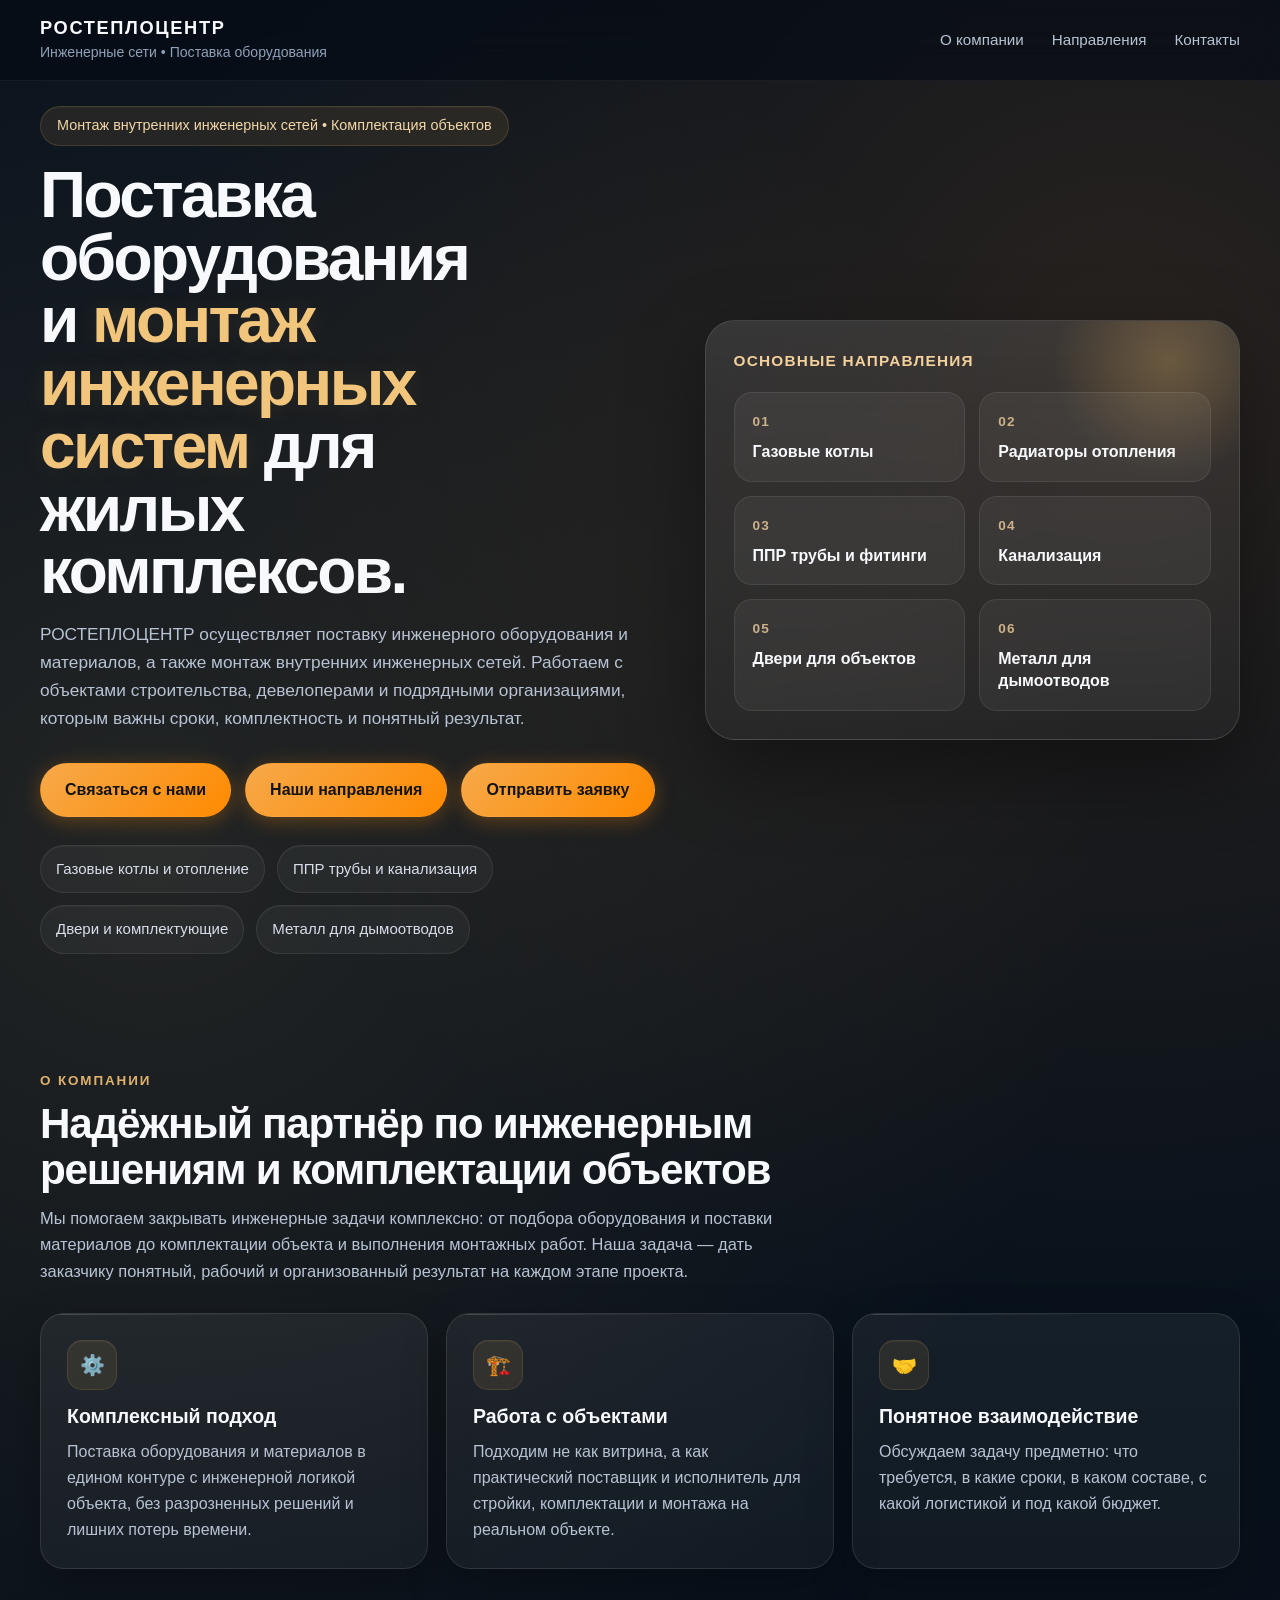
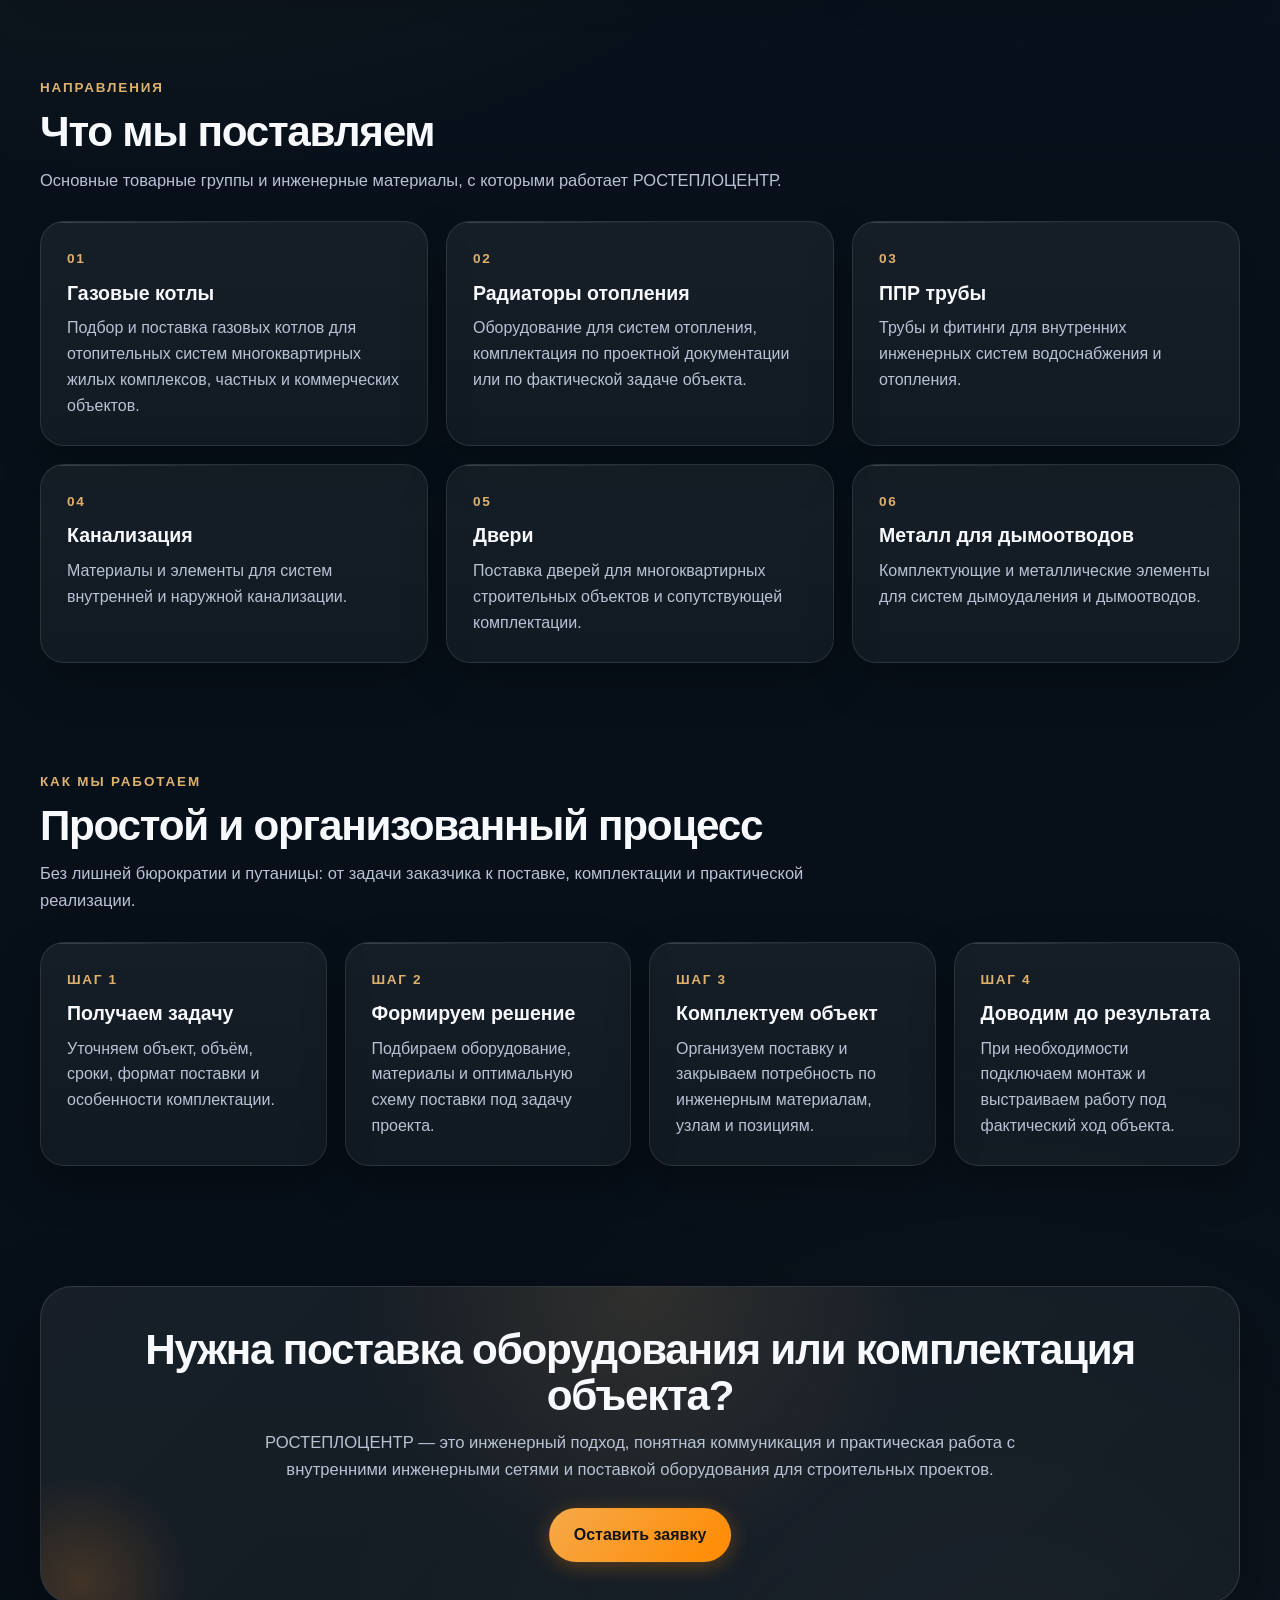
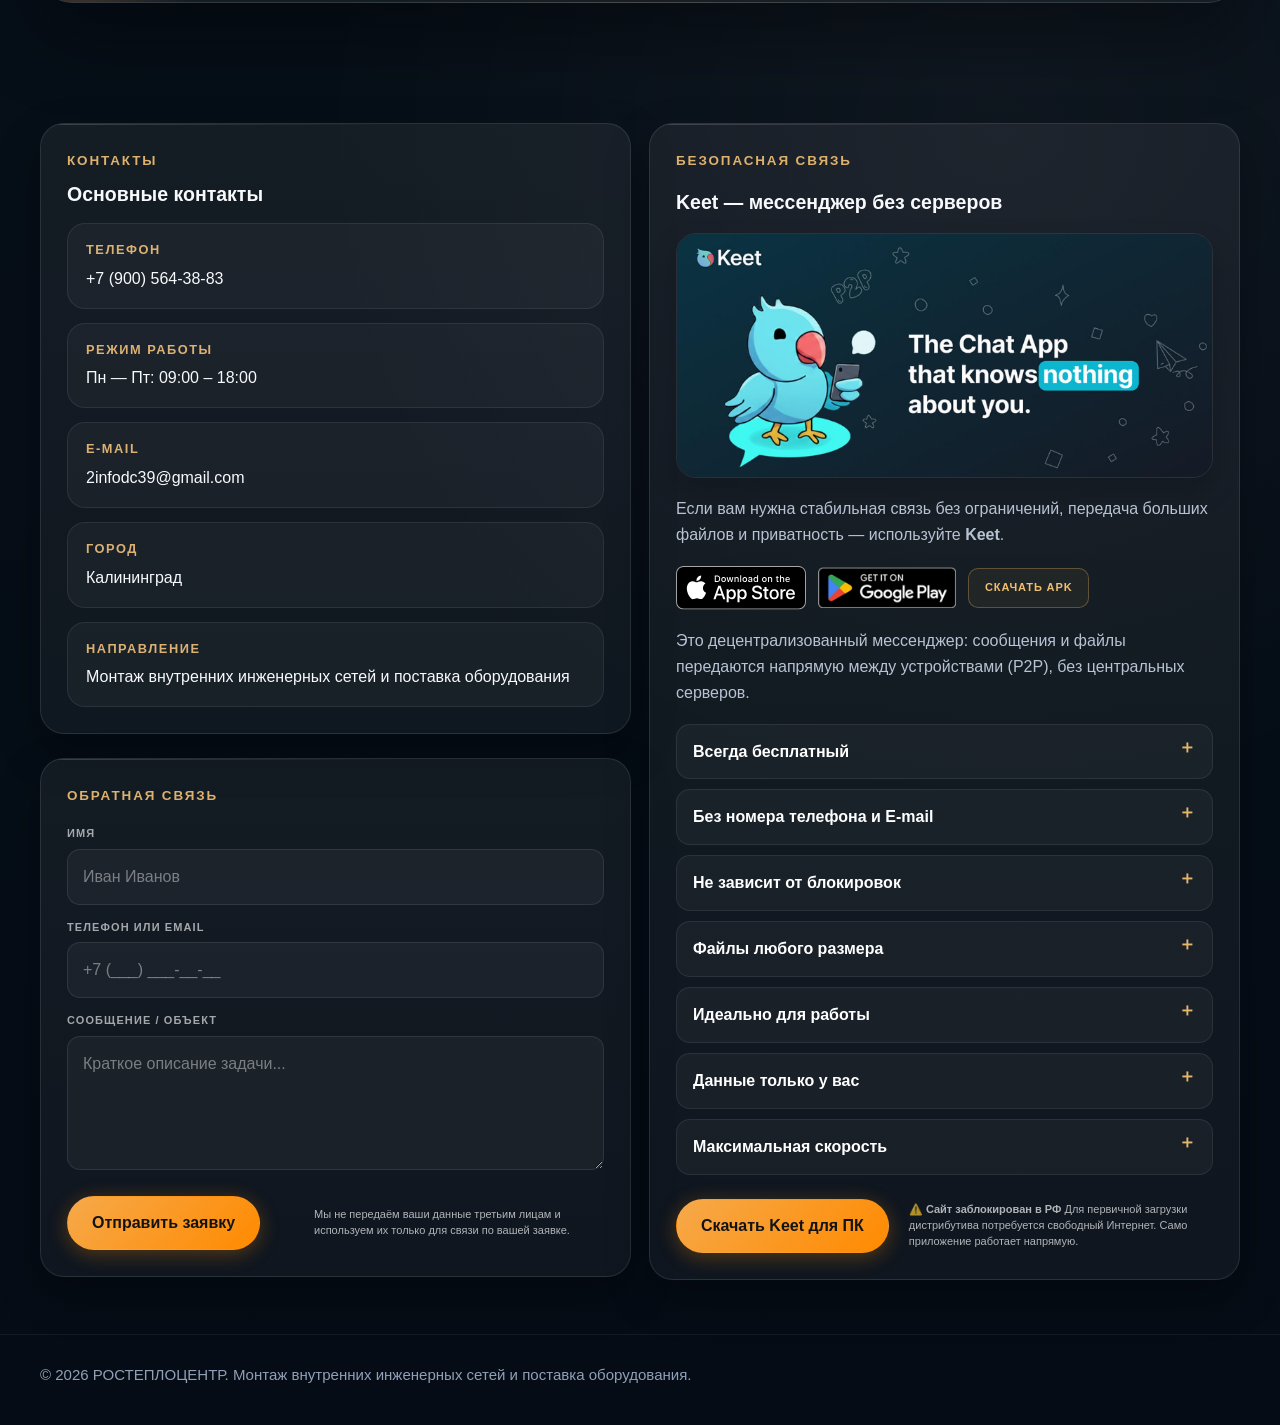
==== commit 20dbe831: "Update index" ====
--- a/index.html
+++ b/index.html
@@ -412,7 +412,7 @@
 
                 <div class="form-note">
                   <strong>⚠️ Сайт заблокирован в РФ</strong>
-                  <span>Для первичной загрузки дистрибутива потребуется средство обхода блокировок. Само приложение работает напрямую.</span>
+                  <span>Для первичной загрузки дистрибутива потребуется свободный Интернет. Само приложение работает напрямую.</span>
                 </div>
               </div>
             </div>
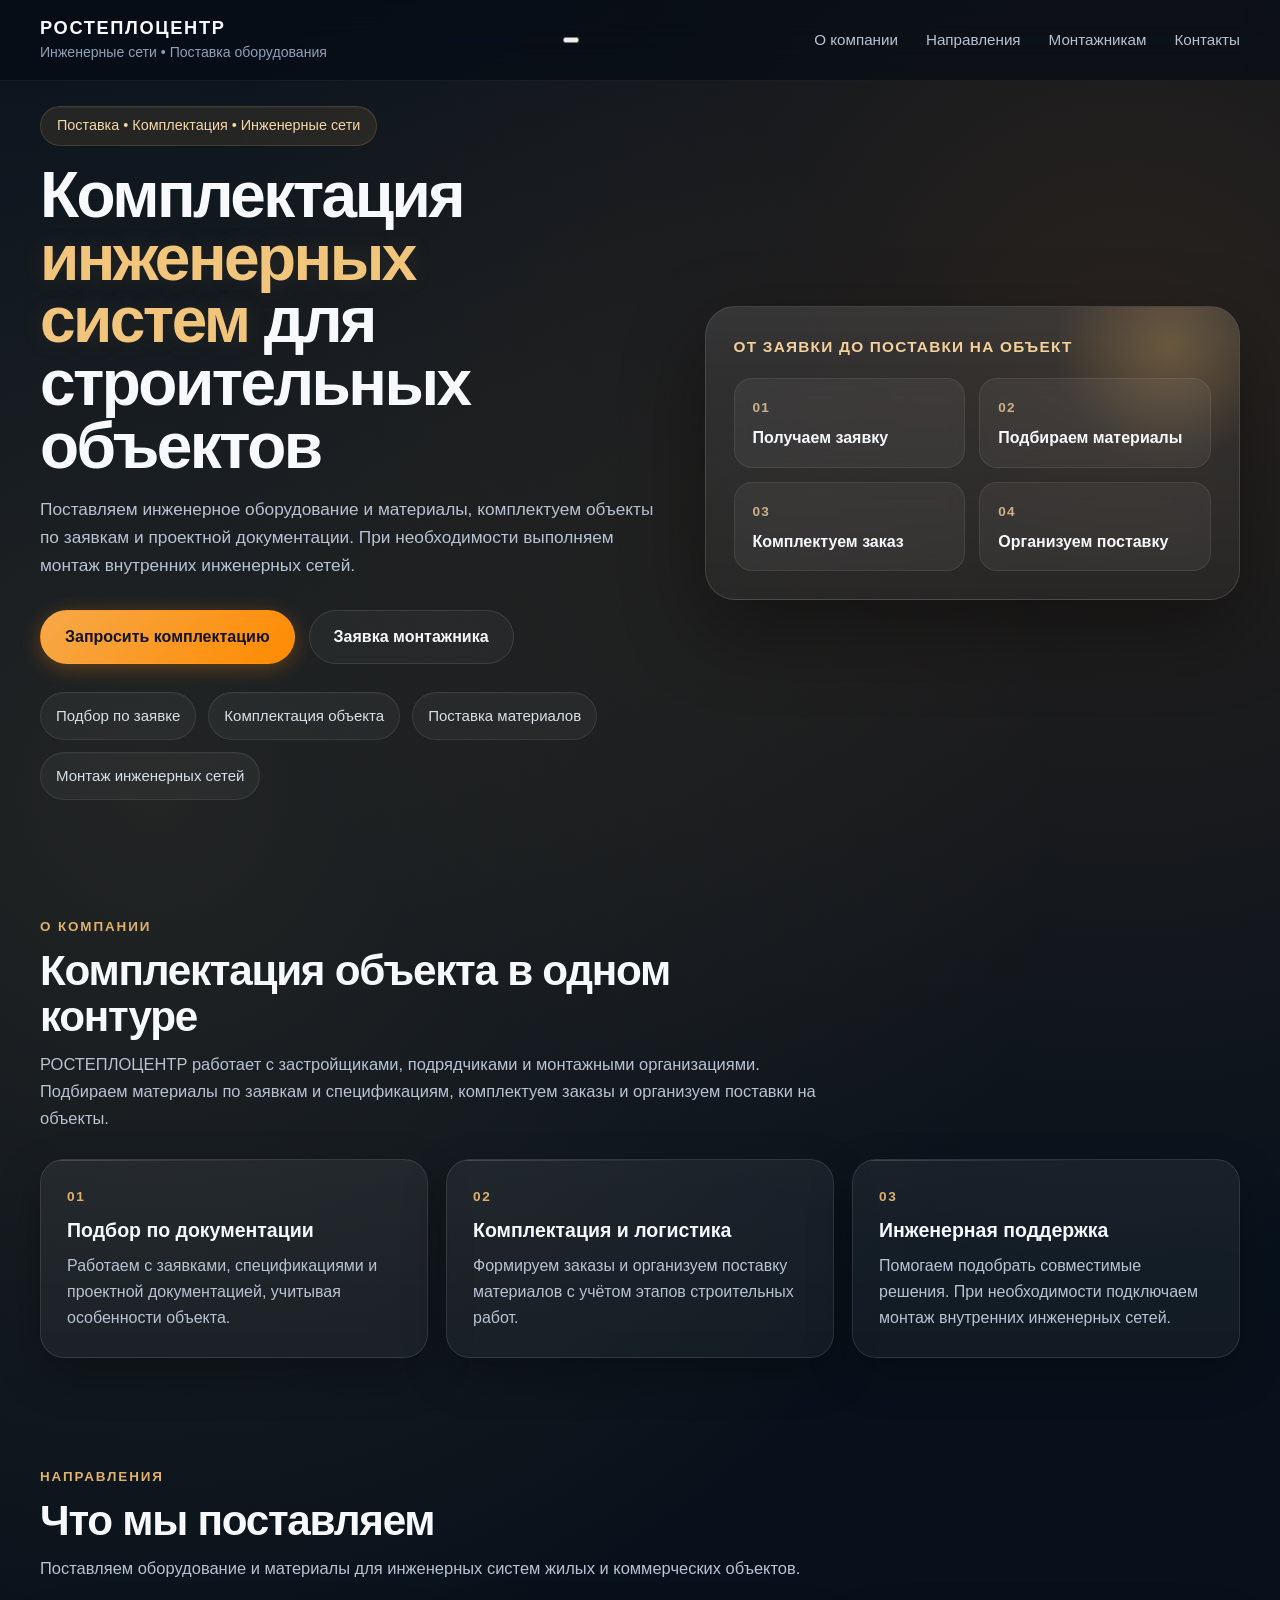
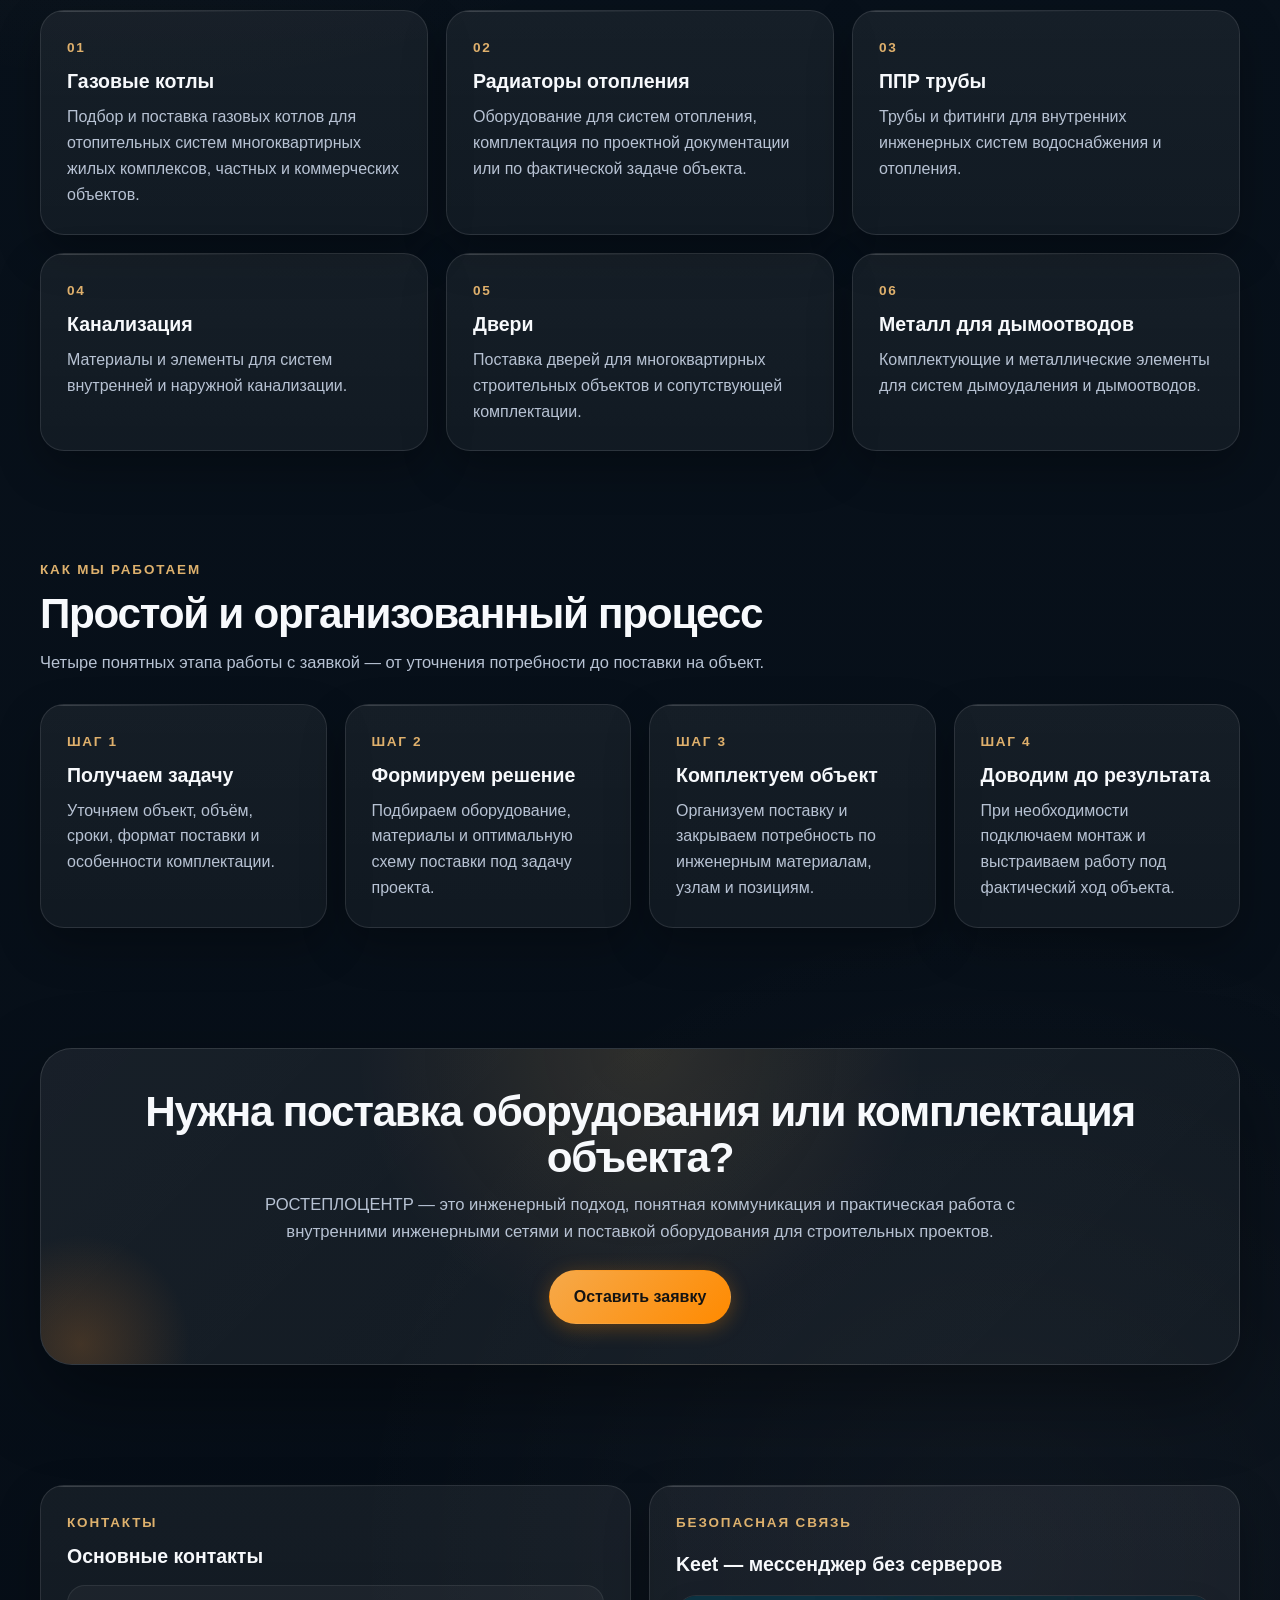
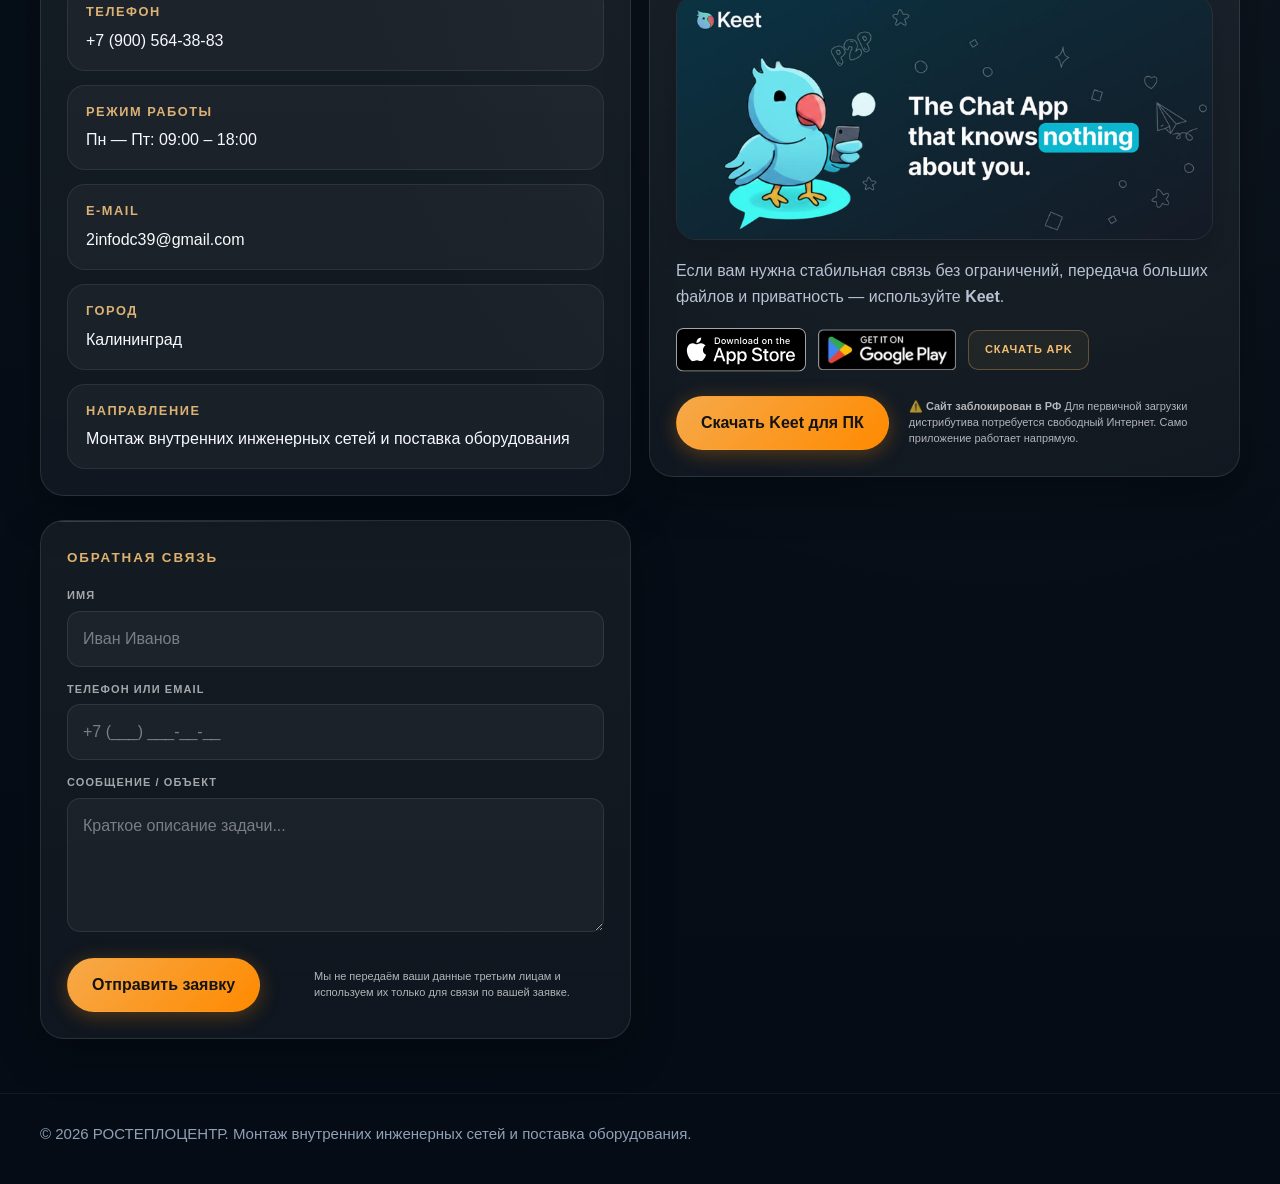
==== commit 2d771419: "Site refresh v1: improve content hierarchy and navigation" ====
--- a/index.html
+++ b/index.html
@@ -15,6 +15,7 @@
 
   <link rel="stylesheet" href="css/site.css">
   <script src="js/site.js" defer></script>
+  <script src="js/navigation.js" defer></script>
 
   <meta property="og:type" content="website">
   <meta property="og:title" content="РОСТЕПЛОЦЕНТР — монтаж инженерных сетей">
@@ -31,9 +32,11 @@
         <div class="logo__subtitle">Инженерные сети • Поставка оборудования</div>
       </div>
 
-      <nav class="nav">
+      <button class="menu-toggle" type="button" aria-expanded="false" aria-controls="main-navigation" aria-label="Открыть меню"><span></span><span></span><span></span></button>
+      <nav class="nav" id="main-navigation" aria-label="Основная навигация">
         <a href="#about">О компании</a>
         <a href="#services">Направления</a>
+        <a href="installers.html">Монтажникам</a>
         <a href="#contacts">Контакты</a>
       </nav>
     </div>
@@ -43,61 +46,24 @@
     <section class="hero">
       <div class="container hero__grid">
         <div>
-          <div class="badge">Монтаж внутренних инженерных сетей • Комплектация объектов</div>
-
-          <h1>
-            Поставка оборудования и
-            <span class="hero__accent">монтаж инженерных систем</span>
-            для жилых комплексов.
-          </h1>
-
-          <p class="lead">
-            РОСТЕПЛОЦЕНТР осуществляет поставку инженерного оборудования и материалов,
-            а также монтаж внутренних инженерных сетей. Работаем с объектами строительства,
-            девелоперами и подрядными организациями, которым важны сроки, комплектность и понятный результат.
-          </p>
-
+          <div class="badge">Поставка • Комплектация • Инженерные сети</div>
+          <h1>Комплектация <span class="hero__accent">инженерных систем</span> для строительных объектов</h1>
+          <p class="lead">Поставляем инженерное оборудование и материалы, комплектуем объекты по заявкам и проектной документации. При необходимости выполняем монтаж внутренних инженерных сетей.</p>
           <div class="hero__actions">
-            <a class="btn btn--primary btn--cta" href="#contacts">Связаться с нами</a>
-            <a class="btn btn--primary btn--cta" href="#services">Наши направления</a>
-            <a class="btn btn--primary btn--cta" href="installers.html">Отправить заявку</a>
-          </div>
-
+            <a class="btn btn--primary btn--cta" href="#contact-form">Запросить комплектацию</a>
+            <a class="btn btn--ghost" href="installers.html">Заявка монтажника</a>
+          </div>
           <ul class="hero__facts">
-            <li>Газовые котлы и отопление</li>
-            <li>ППР трубы и канализация</li>
-            <li>Двери и комплектующие</li>
-            <li>Металл для дымоотводов</li>
+            <li>Подбор по заявке</li><li>Комплектация объекта</li><li>Поставка материалов</li><li>Монтаж инженерных сетей</li>
           </ul>
         </div>
-
         <div class="hero-card">
-          <div class="hero-card__title">Основные направления</div>
+          <div class="hero-card__title">От заявки до поставки на объект</div>
           <div class="hero-card__grid">
-            <div class="mini-card">
-              <span>01</span>
-              <strong>Газовые котлы</strong>
-            </div>
-            <div class="mini-card">
-              <span>02</span>
-              <strong>Радиаторы отопления</strong>
-            </div>
-            <div class="mini-card">
-              <span>03</span>
-              <strong>ППР трубы и фитинги</strong>
-            </div>
-            <div class="mini-card">
-              <span>04</span>
-              <strong>Канализация</strong>
-            </div>
-            <div class="mini-card">
-              <span>05</span>
-              <strong>Двери для объектов</strong>
-            </div>
-            <div class="mini-card">
-              <span>06</span>
-              <strong>Металл для дымоотводов</strong>
-            </div>
+            <div class="mini-card"><span>01</span><strong>Получаем заявку</strong></div>
+            <div class="mini-card"><span>02</span><strong>Подбираем материалы</strong></div>
+            <div class="mini-card"><span>03</span><strong>Комплектуем заказ</strong></div>
+            <div class="mini-card"><span>04</span><strong>Организуем поставку</strong></div>
           </div>
         </div>
       </div>
@@ -107,38 +73,13 @@
       <div class="container">
         <div class="section-head">
           <div class="kicker">О компании</div>
-          <h2>Надёжный партнёр по инженерным решениям и комплектации объектов</h2>
-          <p>
-            Мы помогаем закрывать инженерные задачи комплексно: от подбора оборудования
-            и поставки материалов до комплектации объекта и выполнения монтажных работ.
-            Наша задача — дать заказчику понятный, рабочий и организованный результат на каждом этапе проекта.
-          </p>
-        </div>
-
+          <h2>Комплектация объекта в одном контуре</h2>
+          <p>РОСТЕПЛОЦЕНТР работает с застройщиками, подрядчиками и монтажными организациями. Подбираем материалы по заявкам и спецификациям, комплектуем заказы и организуем поставки на объекты.</p>
+        </div>
         <div class="advantages">
-          <div class="card">
-            <div class="advantage__icon">⚙️</div>
-            <h3>Комплексный подход</h3>
-            <p>
-              Поставка оборудования и материалов в едином контуре с инженерной логикой объекта, без разрозненных решений и лишних потерь времени.
-            </p>
-          </div>
-
-          <div class="card">
-            <div class="advantage__icon">🏗️</div>
-            <h3>Работа с объектами</h3>
-            <p>
-              Подходим не как витрина, а как практический поставщик и исполнитель для стройки, комплектации и монтажа на реальном объекте.
-            </p>
-          </div>
-
-          <div class="card">
-            <div class="advantage__icon">🤝</div>
-            <h3>Понятное взаимодействие</h3>
-            <p>
-              Обсуждаем задачу предметно: что требуется, в какие сроки, в каком составе, с какой логистикой и под какой бюджет.
-            </p>
-          </div>
+          <div class="card"><div class="service__num">01</div><h3>Подбор по документации</h3><p>Работаем с заявками, спецификациями и проектной документацией, учитывая особенности объекта.</p></div>
+          <div class="card"><div class="service__num">02</div><h3>Комплектация и логистика</h3><p>Формируем заказы и организуем поставку материалов с учётом этапов строительных работ.</p></div>
+          <div class="card"><div class="service__num">03</div><h3>Инженерная поддержка</h3><p>Помогаем подобрать совместимые решения. При необходимости подключаем монтаж внутренних инженерных сетей.</p></div>
         </div>
       </div>
     </section>
@@ -149,7 +90,7 @@
           <div class="kicker">Направления</div>
           <h2>Что мы поставляем</h2>
           <p>
-            Основные товарные группы и инженерные материалы, с которыми работает РОСТЕПЛОЦЕНТР.
+            Поставляем оборудование и материалы для инженерных систем жилых и коммерческих объектов.
           </p>
         </div>
 
@@ -211,7 +152,7 @@
           <div class="kicker">Как мы работаем</div>
           <h2>Простой и организованный процесс</h2>
           <p>
-            Без лишней бюрократии и путаницы: от задачи заказчика к поставке, комплектации и практической реализации.
+            Четыре понятных этапа работы с заявкой — от уточнения потребности до поставки на объект.
           </p>
         </div>
 
@@ -336,7 +277,7 @@
             </div>
           </div>
 
-          <div class="card keet-card">
+          <div class="card keet-card keet-card--compact">
             <div class="kicker">Безопасная связь</div>
             <h3>Keet — мессенджер без серверов</h3>
 
@@ -363,46 +304,7 @@
               </a>
             </div>
 
-            <p>
-              Это децентрализованный мессенджер: сообщения и файлы передаются напрямую между устройствами (P2P), без центральных серверов.
-            </p>
-
-            <div class="keet-features">
-              <details>
-                <summary>Всегда бесплатный</summary>
-                <p>Keet — open-source проект на базе Holepunch. Нет серверов и нет затрат на инфраструктуру, поэтому отсутствует реклама и платные лимиты.</p>
-              </details>
-
-              <details>
-                <summary>Без номера телефона и E-mail</summary>
-                <p>Регистрация происходит через создание уникального криптографического ключа. Не нужен ни телефон, ни email, что снижает риск спама и утечки данных.</p>
-              </details>
-
-              <details>
-                <summary>Не зависит от блокировок</summary>
-                <p>В Keet нет центральных серверов — устройства соединяются напрямую. Даже если привычные сервисы станут недоступны, связь между пользователями остаётся возможной.</p>
-              </details>
-
-              <details>
-                <summary>Файлы любого размера</summary>
-                <p>Нет привычных ограничений как у массовых мессенджеров. Можно передавать большие архивы, видео и рабочие материалы напрямую с устройства на устройство.</p>
-              </details>
-
-              <details>
-                <summary>Идеально для работы</summary>
-                <p>Чертежи, видео, массивные архивы и рабочая документация передаются без лишних ограничений и искажений.</p>
-              </details>
-
-              <details>
-                <summary>Данные только у вас</summary>
-                <p>Сообщения и файлы не хранятся в «облаке». Они находятся только на ваших устройствах, без посредников.</p>
-              </details>
-
-              <details>
-                <summary>Максимальная скорость</summary>
-                <p>Отсутствие промежуточных серверов убирает лишние задержки. Скорость передачи ограничена только качеством вашего канала связи.</p>
-              </details>
-            </div>
+
 
             <div class="secure-contact__actions">
               <div class="action-wrapper">
